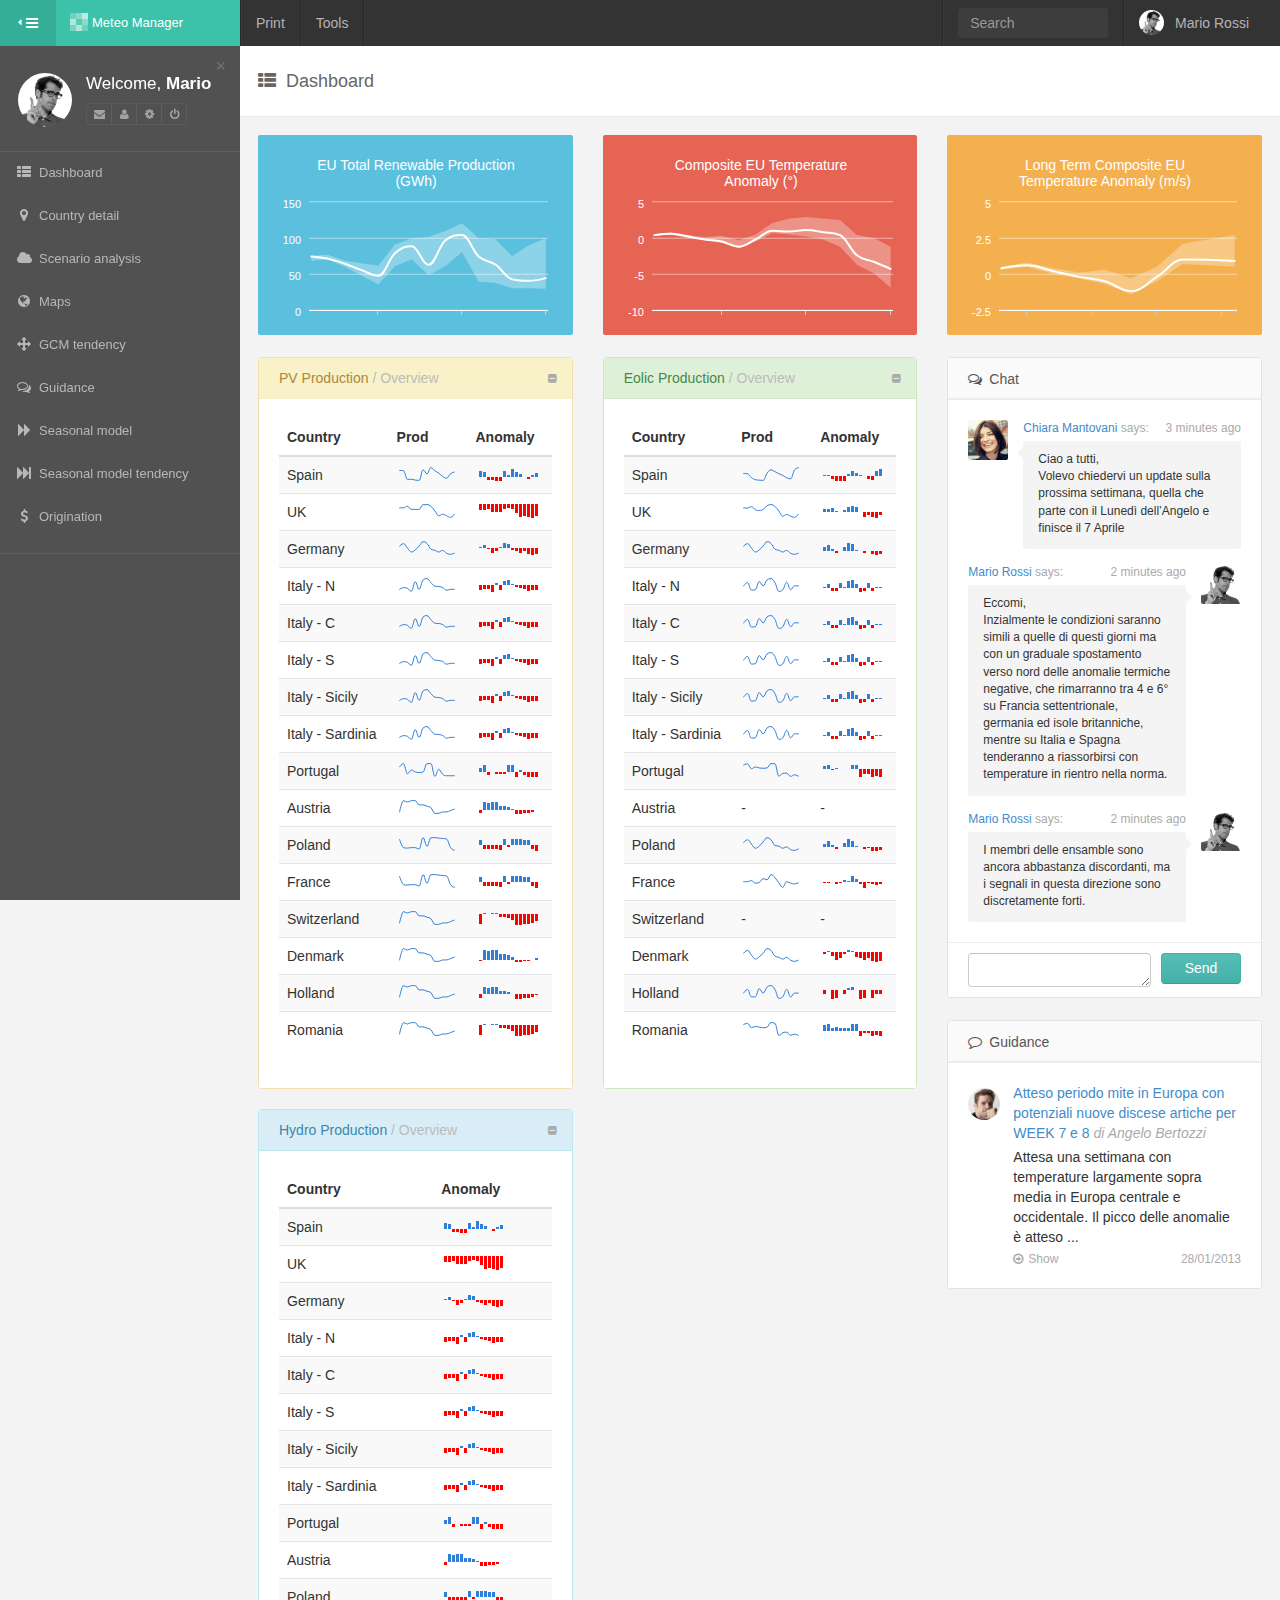
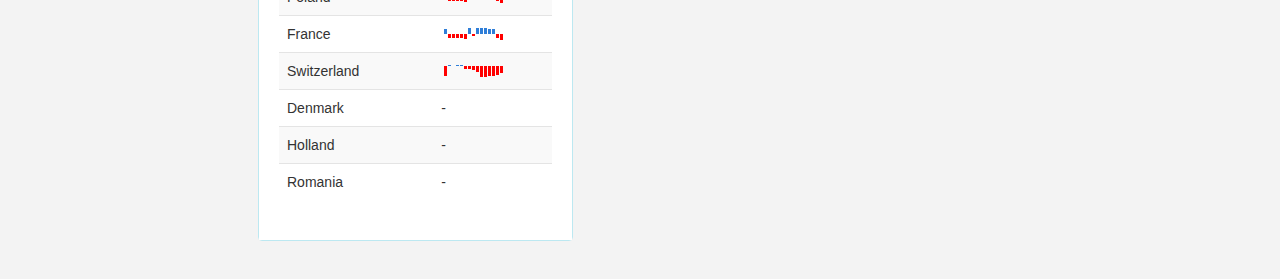
==== index.html @ 88e2c16f "Production abbreviation" ====
<!doctype html><!--[if lt IE 7]>
<html class="no-js lt-ie9 lt-ie8 lt-ie7"> <![endif]--><!--[if IE 7]>
<html class="no-js lt-ie9 lt-ie8"> <![endif]--><!--[if IE 8]>
<html class="no-js lt-ie9"> <![endif]--><!--[if gt IE 8]><!--><html class="no-js"><!--<![endif]--><head><meta charset="utf-8"><meta http-equiv="X-UA-Compatible" content="IE=edge,chrome=1"><title>Meteo Manager Beta</title><meta name="description" content=""><meta name="viewport" content="width=device-width, initial-scale=1.0, user-scalable=no, minimum-scale=1.0, maximum-scale=1.0"><!-- Place favicon.ico and apple-touch-icon.png in the root directory --><link rel="stylesheet" href="styles/012fe0b4.vendor.css"><link rel="stylesheet" href="styles/df121579.main.css"><!-- Open Sans font from Google CDN --><link href="http://fonts.googleapis.com/css?family=Open+Sans:300italic,400italic,600italic,700italic,400,600,700,300&subset=latin" rel="stylesheet" type="text/css"><!-- 1. $BODY ======================================================================================

	Body

	Classes:
	* 'theme-{THEME NAME}'
	* 'right-to-left'      - Sets text direction to right-to-left
	* 'main-menu-right'    - Places the main menu on the right side
	* 'no-main-menu'       - Hides the main menu
	* 'main-navbar-fixed'  - Fixes the main navigation
	* 'main-menu-fixed'    - Fixes the main menu
	* 'main-menu-animated' - Animate main menu
--><body class="theme-asphalt main-menu-animated" ng-app="meteomanagerApp"><!--[if lt IE 7]>
<p class="browsehappy">You are using an <strong>outdated</strong> browser. Please <a href="http://browsehappy.com/">upgrade
    your browser</a> to improve your experience.</p>
<![endif]--><div id="main-wrapper"><!-- 2. $MAIN_NAVIGATION ===========================================================================

	Main navigation
--><div id="main-navbar" class="navbar navbar-inverse" role="navigation"><!-- Main menu toggle --><button type="button" id="main-menu-toggle"><i class="navbar-icon fa fa-bars icon"></i><span class="hide-menu-text">HIDE MENU</span></button><div class="navbar-inner"><!-- Main navbar header --><div class="navbar-header"><!-- Logo --><a href="index.html" class="navbar-brand"><div><img alt="Pixel Admin" src="assets/images/pixel-admin/main-navbar-logo.png"></div>Meteo Manager</a> <!-- Main navbar toggle --> <button type="button" class="navbar-toggle collapsed" data-toggle="collapse" data-target="#main-navbar-collapse"><i class="navbar-icon fa fa-bars"></i></button></div><!-- / .navbar-header --><div id="main-navbar-collapse" class="collapse navbar-collapse main-navbar-collapse"><div><ul class="nav navbar-nav"><li><a href="#">Print</a></li><li class="dropdown"><a href="#" class="dropdown-toggle">Tools</a><ul class="dropdown-menu"><li><a href="#">Export as PDF</a></li><li><a href="#">Export as PNG</a></li><li class="divider"></li><li><a href="#">About</a></li></ul></li></ul><!-- / .navbar-nav --><div class="right clearfix"><ul class="nav navbar-nav pull-right right-navbar-nav"><!-- 3. $NAVBAR_ICON_BUTTONS =======================================================================

                        Navbar Icon Buttons

                        NOTE: .nav-icon-btn triggers a dropdown menu on desktop screens only. On small screens .nav-icon-btn acts like a hyperlink.

                        Classes:
                        * 'nav-icon-btn-info'
                        * 'nav-icon-btn-success'
                        * 'nav-icon-btn-warning'
                        * 'nav-icon-btn-danger'
--><!-- /3. $END_NAVBAR_ICON_BUTTONS --><li><form class="navbar-form pull-left"><input type="text" class="form-control" placeholder="Search"></form></li><li class="dropdown"><a href="#" class="dropdown-toggle user-menu"><img src="assets/demo/avatars/1.jpg" alt=""> <span>Mario Rossi</span></a><ul class="dropdown-menu"><li><a href="#"><span class="label label-warning pull-right">New</span>Profile</a></li><li><a href="#"><span class="badge badge-primary pull-right">New</span>Account</a></li><li><a href="#"><i class="dropdown-icon fa fa-cog"></i>&nbsp;&nbsp;Settings</a></li><li class="divider"></li><li><a href="#"><i class="dropdown-icon fa fa-power-off"></i>&nbsp;&nbsp;Log Out</a></li></ul></li></ul><!-- / .navbar-nav --></div><!-- / .right --></div></div><!-- / #main-navbar-collapse --></div><!-- / .navbar-inner --></div><!-- / #main-navbar --><!-- 4. $MAIN_MENU =================================================================================

		Main menu

		Notes:
		* to make the menu item active, add a class 'active' to the <li>
		  example: <li class="active">...</li>
		* multilevel submenu example:
			<li class="mm-dropdown">
			  <a href="#"><span class="mm-text">Submenu item text 1</span></a>
			  <ul>
				<li>...</li>
				<li class="mm-dropdown">
				  <a href="#"><span class="mm-text">Submenu item text 2</span></a>
				  <ul>
					<li>...</li>
					...
				  </ul>
				</li>
				...
			  </ul>
			</li>
--><div id="main-menu" role="navigation"><div id="main-menu-inner"><div class="menu-content top" id="menu-content-demo"><!-- Menu custom content demo
                 CSS:        styles/pixel-admin-less/demo.less or styles/pixel-admin-scss/_demo.scss
                 Javascript: html/assets/demo/demo.js
             --><div><div class="text-bg"><span class="text-slim">Welcome,</span> <span class="text-semibold">Mario</span></div><img src="assets/demo/avatars/1.jpg" alt="" class=""><div class="btn-group"><a href="#" class="btn btn-xs btn-primary btn-outline dark"><i class="fa fa-envelope"></i></a> <a href="#" class="btn btn-xs btn-primary btn-outline dark"><i class="fa fa-user"></i></a> <a href="#" class="btn btn-xs btn-primary btn-outline dark"><i class="fa fa-cog"></i></a> <a href="#" class="btn btn-xs btn-danger btn-outline dark"><i class="fa fa-power-off"></i></a></div><a href="#" class="close">&times;</a></div></div><ul class="navigation"><li class="active"><a href="/.DS_Store"><i class="menu-icon fa fa-th-list"></i><span class="mm-text">Dashboard</span></a></li><li><a href="#"><i class="menu-icon fa fa-map-marker"></i><span class="mm-text">Country detail</span></a></li><li><a href="#"><i class="menu-icon fa fa-cloud"></i><span class="mm-text">Scenario analysis</span></a></li><li><a href="#"><i class="menu-icon fa fa-globe"></i><span class="mm-text">Maps</span></a></li><li><a href="#"><i class="menu-icon fa fa-arrows"></i><span class="mm-text">GCM tendency</span></a></li><li><a href="#"><i class="menu-icon fa fa-comments-o"></i><span class="mm-text">Guidance</span></a></li><li><a href="#"><i class="menu-icon fa fa-forward"></i><span class="mm-text">Seasonal model</span></a></li><li><a href="#"><i class="menu-icon fa fa-fast-forward"></i><span class="mm-text">Seasonal model tendency</span></a></li><li><a href="#"><i class="menu-icon fa fa-dollar"></i><span class="mm-text">Origination</span></a></li></ul><!-- / .navigation --><div class="menu-content"></div></div><!-- / #main-menu-inner --></div><!-- / #main-menu --><!--ng-include ng-controller="MainmenuCtrl" src="'/views/partial/main_menu.html'" onload="pixelAdminInit()"></ng-include--><div id="content-wrapper" ng-view=""></div><div id="main-menu-bg"></div></div><!-- Google Analytics --><script>(function (i, s, o, g, r, a, m) {
        i['GoogleAnalyticsObject'] = r;
        i[r] = i[r] || function () {
            (i[r].q = i[r].q || []).push(arguments)
        }, i[r].l = 1 * new Date();
        a = s.createElement(o),
                m = s.getElementsByTagName(o)[0];
        a.async = 1;
        a.src = g;
        m.parentNode.insertBefore(a, m)
    })(window, document, 'script', '//www.google-analytics.com/analytics.js', 'ga');

    ga('create', 'UA-XXXXX-X');
    ga('send', 'pageview');</script><!--[if lt IE 9]>
<script src="bower_components/es5-shim/es5-shim.js"></script>
<script src="bower_components/json3/lib/json3.min.js"></script>
<![endif]--><script src="scripts/8f2bbe5a.vendor.js"></script><script src="scripts/2db8c8fc.scripts.js"></script>
---- styles/012fe0b4.vendor.css ----
@charset "UTF-8";/*!
Animate.css - http://daneden.me/animate
Licensed under the MIT license

Copyright (c) 2013 Daniel Eden

Permission is hereby granted, free of charge, to any person obtaining a copy of this software and associated documentation files (the "Software"), to deal in the Software without restriction, including without limitation the rights to use, copy, modify, merge, publish, distribute, sublicense, and/or sell copies of the Software, and to permit persons to whom the Software is furnished to do so, subject to the following conditions:

The above copyright notice and this permission notice shall be included in all copies or substantial portions of the Software.

THE SOFTWARE IS PROVIDED "AS IS", WITHOUT WARRANTY OF ANY KIND, EXPRESS OR IMPLIED, INCLUDING BUT NOT LIMITED TO THE WARRANTIES OF MERCHANTABILITY, FITNESS FOR A PARTICULAR PURPOSE AND NONINFRINGEMENT. IN NO EVENT SHALL THE AUTHORS OR COPYRIGHT HOLDERS BE LIABLE FOR ANY CLAIM, DAMAGES OR OTHER LIABILITY, WHETHER IN AN ACTION OF CONTRACT, TORT OR OTHERWISE, ARISING FROM, OUT OF OR IN CONNECTION WITH THE SOFTWARE OR THE USE OR OTHER DEALINGS IN THE SOFTWARE.
*/.animated{-webkit-animation-duration:1s;animation-duration:1s;-webkit-animation-fill-mode:both;animation-fill-mode:both}.animated.infinite{-webkit-animation-iteration-count:infinite;animation-iteration-count:infinite}.animated.hinge{-webkit-animation-duration:2s;animation-duration:2s}@-webkit-keyframes bounce{0%,100%,20%,50%,80%{-webkit-transform:translateY(0);transform:translateY(0)}40%{-webkit-transform:translateY(-30px);transform:translateY(-30px)}60%{-webkit-transform:translateY(-15px);transform:translateY(-15px)}}@keyframes bounce{0%,100%,20%,50%,80%{-webkit-transform:translateY(0);-ms-transform:translateY(0);transform:translateY(0)}40%{-webkit-transform:translateY(-30px);-ms-transform:translateY(-30px);transform:translateY(-30px)}60%{-webkit-transform:translateY(-15px);-ms-transform:translateY(-15px);transform:translateY(-15px)}}.bounce{-webkit-animation-name:bounce;animation-name:bounce}@-webkit-keyframes flash{0%,100%,50%{opacity:1}25%,75%{opacity:0}}@keyframes flash{0%,100%,50%{opacity:1}25%,75%{opacity:0}}.flash{-webkit-animation-name:flash;animation-name:flash}@-webkit-keyframes pulse{0%{-webkit-transform:scale(1);transform:scale(1)}50%{-webkit-transform:scale(1.1);transform:scale(1.1)}100%{-webkit-transform:scale(1);transform:scale(1)}}@keyframes pulse{0%{-webkit-transform:scale(1);-ms-transform:scale(1);transform:scale(1)}50%{-webkit-transform:scale(1.1);-ms-transform:scale(1.1);transform:scale(1.1)}100%{-webkit-transform:scale(1);-ms-transform:scale(1);transform:scale(1)}}.pulse{-webkit-animation-name:pulse;animation-name:pulse}@-webkit-keyframes rubberBand{0%{-webkit-transform:scale(1);transform:scale(1)}30%{-webkit-transform:scaleX(1.25) scaleY(0.75);transform:scaleX(1.25) scaleY(0.75)}40%{-webkit-transform:scaleX(0.75) scaleY(1.25);transform:scaleX(0.75) scaleY(1.25)}60%{-webkit-transform:scaleX(1.15) scaleY(0.85);transform:scaleX(1.15) scaleY(0.85)}100%{-webkit-transform:scale(1);transform:scale(1)}}@keyframes rubberBand{0%{-webkit-transform:scale(1);-ms-transform:scale(1);transform:scale(1)}30%{-webkit-transform:scaleX(1.25) scaleY(0.75);-ms-transform:scaleX(1.25) scaleY(0.75);transform:scaleX(1.25) scaleY(0.75)}40%{-webkit-transform:scaleX(0.75) scaleY(1.25);-ms-transform:scaleX(0.75) scaleY(1.25);transform:scaleX(0.75) scaleY(1.25)}60%{-webkit-transform:scaleX(1.15) scaleY(0.85);-ms-transform:scaleX(1.15) scaleY(0.85);transform:scaleX(1.15) scaleY(0.85)}100%{-webkit-transform:scale(1);-ms-transform:scale(1);transform:scale(1)}}.rubberBand{-webkit-animation-name:rubberBand;animation-name:rubberBand}@-webkit-keyframes shake{0%,100%{-webkit-transform:translateX(0);transform:translateX(0)}10%,30%,50%,70%,90%{-webkit-transform:translateX(-10px);transform:translateX(-10px)}20%,40%,60%,80%{-webkit-transform:translateX(10px);transform:translateX(10px)}}@keyframes shake{0%,100%{-webkit-transform:translateX(0);-ms-transform:translateX(0);transform:translateX(0)}10%,30%,50%,70%,90%{-webkit-transform:translateX(-10px);-ms-transform:translateX(-10px);transform:translateX(-10px)}20%,40%,60%,80%{-webkit-transform:translateX(10px);-ms-transform:translateX(10px);transform:translateX(10px)}}.shake{-webkit-animation-name:shake;animation-name:shake}@-webkit-keyframes swing{20%{-webkit-transform:rotate(15deg);transform:rotate(15deg)}40%{-webkit-transform:rotate(-10deg);transform:rotate(-10deg)}60%{-webkit-transform:rotate(5deg);transform:rotate(5deg)}80%{-webkit-transform:rotate(-5deg);transform:rotate(-5deg)}100%{-webkit-transform:rotate(0deg);transform:rotate(0deg)}}@keyframes swing{20%{-webkit-transform:rotate(15deg);-ms-transform:rotate(15deg);transform:rotate(15deg)}40%{-webkit-transform:rotate(-10deg);-ms-transform:rotate(-10deg);transform:rotate(-10deg)}60%{-webkit-transform:rotate(5deg);-ms-transform:rotate(5deg);transform:rotate(5deg)}80%{-webkit-transform:rotate(-5deg);-ms-transform:rotate(-5deg);transform:rotate(-5deg)}100%{-webkit-transform:rotate(0deg);-ms-transform:rotate(0deg);transform:rotate(0deg)}}.swing{-webkit-transform-origin:top center;-ms-transform-origin:top center;transform-origin:top center;-webkit-animation-name:swing;animation-name:swing}@-webkit-keyframes tada{0%{-webkit-transform:scale(1);transform:scale(1)}10%,20%{-webkit-transform:scale(0.9) rotate(-3deg);transform:scale(0.9) rotate(-3deg)}30%,50%,70%,90%{-webkit-transform:scale(1.1) rotate(3deg);transform:scale(1.1) rotate(3deg)}40%,60%,80%{-webkit-transform:scale(1.1) rotate(-3deg);transform:scale(1.1) rotate(-3deg)}100%{-webkit-transform:scale(1) rotate(0);transform:scale(1) rotate(0)}}@keyframes tada{0%{-webkit-transform:scale(1);-ms-transform:scale(1);transform:scale(1)}10%,20%{-webkit-transform:scale(0.9) rotate(-3deg);-ms-transform:scale(0.9) rotate(-3deg);transform:scale(0.9) rotate(-3deg)}30%,50%,70%,90%{-webkit-transform:scale(1.1) rotate(3deg);-ms-transform:scale(1.1) rotate(3deg);transform:scale(1.1) rotate(3deg)}40%,60%,80%{-webkit-transform:scale(1.1) rotate(-3deg);-ms-transform:scale(1.1) rotate(-3deg);transform:scale(1.1) rotate(-3deg)}100%{-webkit-transform:scale(1) rotate(0);-ms-transform:scale(1) rotate(0);transform:scale(1) rotate(0)}}.tada{-webkit-animation-name:tada;animation-name:tada}@-webkit-keyframes wobble{0%{-webkit-transform:translateX(0%);transform:translateX(0%)}15%{-webkit-transform:translateX(-25%) rotate(-5deg);transform:translateX(-25%) rotate(-5deg)}30%{-webkit-transform:translateX(20%) rotate(3deg);transform:translateX(20%) rotate(3deg)}45%{-webkit-transform:translateX(-15%) rotate(-3deg);transform:translateX(-15%) rotate(-3deg)}60%{-webkit-transform:translateX(10%) rotate(2deg);transform:translateX(10%) rotate(2deg)}75%{-webkit-transform:translateX(-5%) rotate(-1deg);transform:translateX(-5%) rotate(-1deg)}100%{-webkit-transform:translateX(0%);transform:translateX(0%)}}@keyframes wobble{0%{-webkit-transform:translateX(0%);-ms-transform:translateX(0%);transform:translateX(0%)}15%{-webkit-transform:translateX(-25%) rotate(-5deg);-ms-transform:translateX(-25%) rotate(-5deg);transform:translateX(-25%) rotate(-5deg)}30%{-webkit-transform:translateX(20%) rotate(3deg);-ms-transform:translateX(20%) rotate(3deg);transform:translateX(20%) rotate(3deg)}45%{-webkit-transform:translateX(-15%) rotate(-3deg);-ms-transform:translateX(-15%) rotate(-3deg);transform:translateX(-15%) rotate(-3deg)}60%{-webkit-transform:translateX(10%) rotate(2deg);-ms-transform:translateX(10%) rotate(2deg);transform:translateX(10%) rotate(2deg)}75%{-webkit-transform:translateX(-5%) rotate(-1deg);-ms-transform:translateX(-5%) rotate(-1deg);transform:translateX(-5%) rotate(-1deg)}100%{-webkit-transform:translateX(0%);-ms-transform:translateX(0%);transform:translateX(0%)}}.wobble{-webkit-animation-name:wobble;animation-name:wobble}@-webkit-keyframes bounceIn{0%{opacity:0;-webkit-transform:scale(.3);transform:scale(.3)}50%{opacity:1;-webkit-transform:scale(1.05);transform:scale(1.05)}70%{-webkit-transform:scale(.9);transform:scale(.9)}100%{opacity:1;-webkit-transform:scale(1);transform:scale(1)}}@keyframes bounceIn{0%{opacity:0;-webkit-transform:scale(.3);-ms-transform:scale(.3);transform:scale(.3)}50%{opacity:1;-webkit-transform:scale(1.05);-ms-transform:scale(1.05);transform:scale(1.05)}70%{-webkit-transform:scale(.9);-ms-transform:scale(.9);transform:scale(.9)}100%{opacity:1;-webkit-transform:scale(1);-ms-transform:scale(1);transform:scale(1)}}.bounceIn{-webkit-animation-name:bounceIn;animation-name:bounceIn}@-webkit-keyframes bounceInDown{0%{opacity:0;-webkit-transform:translateY(-2000px);transform:translateY(-2000px)}60%{opacity:1;-webkit-transform:translateY(30px);transform:translateY(30px)}80%{-webkit-transform:translateY(-10px);transform:translateY(-10px)}100%{-webkit-transform:translateY(0);transform:translateY(0)}}@keyframes bounceInDown{0%{opacity:0;-webkit-transform:translateY(-2000px);-ms-transform:translateY(-2000px);transform:translateY(-2000px)}60%{opacity:1;-webkit-transform:translateY(30px);-ms-transform:translateY(30px);transform:translateY(30px)}80%{-webkit-transform:translateY(-10px);-ms-transform:translateY(-10px);transform:translateY(-10px)}100%{-webkit-transform:translateY(0);-ms-transform:translateY(0);transform:translateY(0)}}.bounceInDown{-webkit-animation-name:bounceInDown;animation-name:bounceInDown}@-webkit-keyframes bounceInLeft{0%{opacity:0;-webkit-transform:translateX(-2000px);transform:translateX(-2000px)}60%{opacity:1;-webkit-transform:translateX(30px);transform:translateX(30px)}80%{-webkit-transform:translateX(-10px);transform:translateX(-10px)}100%{-webkit-transform:translateX(0);transform:translateX(0)}}@keyframes bounceInLeft{0%{opacity:0;-webkit-transform:translateX(-2000px);-ms-transform:translateX(-2000px);transform:translateX(-2000px)}60%{opacity:1;-webkit-transform:translateX(30px);-ms-transform:translateX(30px);transform:translateX(30px)}80%{-webkit-transform:translateX(-10px);-ms-transform:translateX(-10px);transform:translateX(-10px)}100%{-webkit-transform:translateX(0);-ms-transform:translateX(0);transform:translateX(0)}}.bounceInLeft{-webkit-animation-name:bounceInLeft;animation-name:bounceInLeft}@-webkit-keyframes bounceInRight{0%{opacity:0;-webkit-transform:translateX(2000px);transform:translateX(2000px)}60%{opacity:1;-webkit-transform:translateX(-30px);transform:translateX(-30px)}80%{-webkit-transform:translateX(10px);transform:translateX(10px)}100%{-webkit-transform:translateX(0);transform:translateX(0)}}@keyframes bounceInRight{0%{opacity:0;-webkit-transform:translateX(2000px);-ms-transform:translateX(2000px);transform:translateX(2000px)}60%{opacity:1;-webkit-transform:translateX(-30px);-ms-transform:translateX(-30px);transform:translateX(-30px)}80%{-webkit-transform:translateX(10px);-ms-transform:translateX(10px);transform:translateX(10px)}100%{-webkit-transform:translateX(0);-ms-transform:translateX(0);transform:translateX(0)}}.bounceInRight{-webkit-animation-name:bounceInRight;animation-name:bounceInRight}@-webkit-keyframes bounceInUp{0%{opacity:0;-webkit-transform:translateY(2000px);transform:translateY(2000px)}60%{opacity:1;-webkit-transform:translateY(-30px);transform:translateY(-30px)}80%{-webkit-transform:translateY(10px);transform:translateY(10px)}100%{-webkit-transform:translateY(0);transform:translateY(0)}}@keyframes bounceInUp{0%{opacity:0;-webkit-transform:translateY(2000px);-ms-transform:translateY(2000px);transform:translateY(2000px)}60%{opacity:1;-webkit-transform:translateY(-30px);-ms-transform:translateY(-30px);transform:translateY(-30px)}80%{-webkit-transform:translateY(10px);-ms-transform:translateY(10px);transform:translateY(10px)}100%{-webkit-transform:translateY(0);-ms-transform:translateY(0);transform:translateY(0)}}.bounceInUp{-webkit-animation-name:bounceInUp;animation-name:bounceInUp}@-webkit-keyframes bounceOut{0%{-webkit-transform:scale(1);transform:scale(1)}25%{-webkit-transform:scale(.95);transform:scale(.95)}50%{opacity:1;-webkit-transform:scale(1.1);transform:scale(1.1)}100%{opacity:0;-webkit-transform:scale(.3);transform:scale(.3)}}@keyframes bounceOut{0%{-webkit-transform:scale(1);-ms-transform:scale(1);transform:scale(1)}25%{-webkit-transform:scale(.95);-ms-transform:scale(.95);transform:scale(.95)}50%{opacity:1;-webkit-transform:scale(1.1);-ms-transform:scale(1.1);transform:scale(1.1)}100%{opacity:0;-webkit-transform:scale(.3);-ms-transform:scale(.3);transform:scale(.3)}}.bounceOut{-webkit-animation-name:bounceOut;animation-name:bounceOut}@-webkit-keyframes bounceOutDown{0%{-webkit-transform:translateY(0);transform:translateY(0)}20%{opacity:1;-webkit-transform:translateY(-20px);transform:translateY(-20px)}100%{opacity:0;-webkit-transform:translateY(2000px);transform:translateY(2000px)}}@keyframes bounceOutDown{0%{-webkit-transform:translateY(0);-ms-transform:translateY(0);transform:translateY(0)}20%{opacity:1;-webkit-transform:translateY(-20px);-ms-transform:translateY(-20px);transform:translateY(-20px)}100%{opacity:0;-webkit-transform:translateY(2000px);-ms-transform:translateY(2000px);transform:translateY(2000px)}}.bounceOutDown{-webkit-animation-name:bounceOutDown;animation-name:bounceOutDown}@-webkit-keyframes bounceOutLeft{0%{-webkit-transform:translateX(0);transform:translateX(0)}20%{opacity:1;-webkit-transform:translateX(20px);transform:translateX(20px)}100%{opacity:0;-webkit-transform:translateX(-2000px);transform:translateX(-2000px)}}@keyframes bounceOutLeft{0%{-webkit-transform:translateX(0);-ms-transform:translateX(0);transform:translateX(0)}20%{opacity:1;-webkit-transform:translateX(20px);-ms-transform:translateX(20px);transform:translateX(20px)}100%{opacity:0;-webkit-transform:translateX(-2000px);-ms-transform:translateX(-2000px);transform:translateX(-2000px)}}.bounceOutLeft{-webkit-animation-name:bounceOutLeft;animation-name:bounceOutLeft}@-webkit-keyframes bounceOutRight{0%{-webkit-transform:translateX(0);transform:translateX(0)}20%{opacity:1;-webkit-transform:translateX(-20px);transform:translateX(-20px)}100%{opacity:0;-webkit-transform:translateX(2000px);transform:translateX(2000px)}}@keyframes bounceOutRight{0%{-webkit-transform:translateX(0);-ms-transform:translateX(0);transform:translateX(0)}20%{opacity:1;-webkit-transform:translateX(-20px);-ms-transform:translateX(-20px);transform:translateX(-20px)}100%{opacity:0;-webkit-transform:translateX(2000px);-ms-transform:translateX(2000px);transform:translateX(2000px)}}.bounceOutRight{-webkit-animation-name:bounceOutRight;animation-name:bounceOutRight}@-webkit-keyframes bounceOutUp{0%{-webkit-transform:translateY(0);transform:translateY(0)}20%{opacity:1;-webkit-transform:translateY(20px);transform:translateY(20px)}100%{opacity:0;-webkit-transform:translateY(-2000px);transform:translateY(-2000px)}}@keyframes bounceOutUp{0%{-webkit-transform:translateY(0);-ms-transform:translateY(0);transform:translateY(0)}20%{opacity:1;-webkit-transform:translateY(20px);-ms-transform:translateY(20px);transform:translateY(20px)}100%{opacity:0;-webkit-transform:translateY(-2000px);-ms-transform:translateY(-2000px);transform:translateY(-2000px)}}.bounceOutUp{-webkit-animation-name:bounceOutUp;animation-name:bounceOutUp}@-webkit-keyframes fadeIn{0%{opacity:0}100%{opacity:1}}@keyframes fadeIn{0%{opacity:0}100%{opacity:1}}.fadeIn{-webkit-animation-name:fadeIn;animation-name:fadeIn}@-webkit-keyframes fadeInDown{0%{opacity:0;-webkit-transform:translateY(-20px);transform:translateY(-20px)}100%{opacity:1;-webkit-transform:translateY(0);transform:translateY(0)}}@keyframes fadeInDown{0%{opacity:0;-webkit-transform:translateY(-20px);-ms-transform:translateY(-20px);transform:translateY(-20px)}100%{opacity:1;-webkit-transform:translateY(0);-ms-transform:translateY(0);transform:translateY(0)}}.fadeInDown{-webkit-animation-name:fadeInDown;animation-name:fadeInDown}@-webkit-keyframes fadeInDownBig{0%{opacity:0;-webkit-transform:translateY(-2000px);transform:translateY(-2000px)}100%{opacity:1;-webkit-transform:translateY(0);transform:translateY(0)}}@keyframes fadeInDownBig{0%{opacity:0;-webkit-transform:translateY(-2000px);-ms-transform:translateY(-2000px);transform:translateY(-2000px)}100%{opacity:1;-webkit-transform:translateY(0);-ms-transform:translateY(0);transform:translateY(0)}}.fadeInDownBig{-webkit-animation-name:fadeInDownBig;animation-name:fadeInDownBig}@-webkit-keyframes fadeInLeft{0%{opacity:0;-webkit-transform:translateX(-20px);transform:translateX(-20px)}100%{opacity:1;-webkit-transform:translateX(0);transform:translateX(0)}}@keyframes fadeInLeft{0%{opacity:0;-webkit-transform:translateX(-20px);-ms-transform:translateX(-20px);transform:translateX(-20px)}100%{opacity:1;-webkit-transform:translateX(0);-ms-transform:translateX(0);transform:translateX(0)}}.fadeInLeft{-webkit-animation-name:fadeInLeft;animation-name:fadeInLeft}@-webkit-keyframes fadeInLeftBig{0%{opacity:0;-webkit-transform:translateX(-2000px);transform:translateX(-2000px)}100%{opacity:1;-webkit-transform:translateX(0);transform:translateX(0)}}@keyframes fadeInLeftBig{0%{opacity:0;-webkit-transform:translateX(-2000px);-ms-transform:translateX(-2000px);transform:translateX(-2000px)}100%{opacity:1;-webkit-transform:translateX(0);-ms-transform:translateX(0);transform:translateX(0)}}.fadeInLeftBig{-webkit-animation-name:fadeInLeftBig;animation-name:fadeInLeftBig}@-webkit-keyframes fadeInRight{0%{opacity:0;-webkit-transform:translateX(20px);transform:translateX(20px)}100%{opacity:1;-webkit-transform:translateX(0);transform:translateX(0)}}@keyframes fadeInRight{0%{opacity:0;-webkit-transform:translateX(20px);-ms-transform:translateX(20px);transform:translateX(20px)}100%{opacity:1;-webkit-transform:translateX(0);-ms-transform:translateX(0);transform:translateX(0)}}.fadeInRight{-webkit-animation-name:fadeInRight;animation-name:fadeInRight}@-webkit-keyframes fadeInRightBig{0%{opacity:0;-webkit-transform:translateX(2000px);transform:translateX(2000px)}100%{opacity:1;-webkit-transform:translateX(0);transform:translateX(0)}}@keyframes fadeInRightBig{0%{opacity:0;-webkit-transform:translateX(2000px);-ms-transform:translateX(2000px);transform:translateX(2000px)}100%{opacity:1;-webkit-transform:translateX(0);-ms-transform:translateX(0);transform:translateX(0)}}.fadeInRightBig{-webkit-animation-name:fadeInRightBig;animation-name:fadeInRightBig}@-webkit-keyframes fadeInUp{0%{opacity:0;-webkit-transform:translateY(20px);transform:translateY(20px)}100%{opacity:1;-webkit-transform:translateY(0);transform:translateY(0)}}@keyframes fadeInUp{0%{opacity:0;-webkit-transform:translateY(20px);-ms-transform:translateY(20px);transform:translateY(20px)}100%{opacity:1;-webkit-transform:translateY(0);-ms-transform:translateY(0);transform:translateY(0)}}.fadeInUp{-webkit-animation-name:fadeInUp;animation-name:fadeInUp}@-webkit-keyframes fadeInUpBig{0%{opacity:0;-webkit-transform:translateY(2000px);transform:translateY(2000px)}100%{opacity:1;-webkit-transform:translateY(0);transform:translateY(0)}}@keyframes fadeInUpBig{0%{opacity:0;-webkit-transform:translateY(2000px);-ms-transform:translateY(2000px);transform:translateY(2000px)}100%{opacity:1;-webkit-transform:translateY(0);-ms-transform:translateY(0);transform:translateY(0)}}.fadeInUpBig{-webkit-animation-name:fadeInUpBig;animation-name:fadeInUpBig}@-webkit-keyframes fadeOut{0%{opacity:1}100%{opacity:0}}@keyframes fadeOut{0%{opacity:1}100%{opacity:0}}.fadeOut{-webkit-animation-name:fadeOut;animation-name:fadeOut}@-webkit-keyframes fadeOutDown{0%{opacity:1;-webkit-transform:translateY(0);transform:translateY(0)}100%{opacity:0;-webkit-transform:translateY(20px);transform:translateY(20px)}}@keyframes fadeOutDown{0%{opacity:1;-webkit-transform:translateY(0);-ms-transform:translateY(0);transform:translateY(0)}100%{opacity:0;-webkit-transform:translateY(20px);-ms-transform:translateY(20px);transform:translateY(20px)}}.fadeOutDown{-webkit-animation-name:fadeOutDown;animation-name:fadeOutDown}@-webkit-keyframes fadeOutDownBig{0%{opacity:1;-webkit-transform:translateY(0);transform:translateY(0)}100%{opacity:0;-webkit-transform:translateY(2000px);transform:translateY(2000px)}}@keyframes fadeOutDownBig{0%{opacity:1;-webkit-transform:translateY(0);-ms-transform:translateY(0);transform:translateY(0)}100%{opacity:0;-webkit-transform:translateY(2000px);-ms-transform:translateY(2000px);transform:translateY(2000px)}}.fadeOutDownBig{-webkit-animation-name:fadeOutDownBig;animation-name:fadeOutDownBig}@-webkit-keyframes fadeOutLeft{0%{opacity:1;-webkit-transform:translateX(0);transform:translateX(0)}100%{opacity:0;-webkit-transform:translateX(-20px);transform:translateX(-20px)}}@keyframes fadeOutLeft{0%{opacity:1;-webkit-transform:translateX(0);-ms-transform:translateX(0);transform:translateX(0)}100%{opacity:0;-webkit-transform:translateX(-20px);-ms-transform:translateX(-20px);transform:translateX(-20px)}}.fadeOutLeft{-webkit-animation-name:fadeOutLeft;animation-name:fadeOutLeft}@-webkit-keyframes fadeOutLeftBig{0%{opacity:1;-webkit-transform:translateX(0);transform:translateX(0)}100%{opacity:0;-webkit-transform:translateX(-2000px);transform:translateX(-2000px)}}@keyframes fadeOutLeftBig{0%{opacity:1;-webkit-transform:translateX(0);-ms-transform:translateX(0);transform:translateX(0)}100%{opacity:0;-webkit-transform:translateX(-2000px);-ms-transform:translateX(-2000px);transform:translateX(-2000px)}}.fadeOutLeftBig{-webkit-animation-name:fadeOutLeftBig;animation-name:fadeOutLeftBig}@-webkit-keyframes fadeOutRight{0%{opacity:1;-webkit-transform:translateX(0);transform:translateX(0)}100%{opacity:0;-webkit-transform:translateX(20px);transform:translateX(20px)}}@keyframes fadeOutRight{0%{opacity:1;-webkit-transform:translateX(0);-ms-transform:translateX(0);transform:translateX(0)}100%{opacity:0;-webkit-transform:translateX(20px);-ms-transform:translateX(20px);transform:translateX(20px)}}.fadeOutRight{-webkit-animation-name:fadeOutRight;animation-name:fadeOutRight}@-webkit-keyframes fadeOutRightBig{0%{opacity:1;-webkit-transform:translateX(0);transform:translateX(0)}100%{opacity:0;-webkit-transform:translateX(2000px);transform:translateX(2000px)}}@keyframes fadeOutRightBig{0%{opacity:1;-webkit-transform:translateX(0);-ms-transform:translateX(0);transform:translateX(0)}100%{opacity:0;-webkit-transform:translateX(2000px);-ms-transform:translateX(2000px);transform:translateX(2000px)}}.fadeOutRightBig{-webkit-animation-name:fadeOutRightBig;animation-name:fadeOutRightBig}@-webkit-keyframes fadeOutUp{0%{opacity:1;-webkit-transform:translateY(0);transform:translateY(0)}100%{opacity:0;-webkit-transform:translateY(-20px);transform:translateY(-20px)}}@keyframes fadeOutUp{0%{opacity:1;-webkit-transform:translateY(0);-ms-transform:translateY(0);transform:translateY(0)}100%{opacity:0;-webkit-transform:translateY(-20px);-ms-transform:translateY(-20px);transform:translateY(-20px)}}.fadeOutUp{-webkit-animation-name:fadeOutUp;animation-name:fadeOutUp}@-webkit-keyframes fadeOutUpBig{0%{opacity:1;-webkit-transform:translateY(0);transform:translateY(0)}100%{opacity:0;-webkit-transform:translateY(-2000px);transform:translateY(-2000px)}}@keyframes fadeOutUpBig{0%{opacity:1;-webkit-transform:translateY(0);-ms-transform:translateY(0);transform:translateY(0)}100%{opacity:0;-webkit-transform:translateY(-2000px);-ms-transform:translateY(-2000px);transform:translateY(-2000px)}}.fadeOutUpBig{-webkit-animation-name:fadeOutUpBig;animation-name:fadeOutUpBig}@-webkit-keyframes flip{0%{-webkit-transform:perspective(400px) translateZ(0) rotateY(0) scale(1);transform:perspective(400px) translateZ(0) rotateY(0) scale(1);-webkit-animation-timing-function:ease-out;animation-timing-function:ease-out}40%{-webkit-transform:perspective(400px) translateZ(150px) rotateY(170deg) scale(1);transform:perspective(400px) translateZ(150px) rotateY(170deg) scale(1);-webkit-animation-timing-function:ease-out;animation-timing-function:ease-out}50%{-webkit-transform:perspective(400px) translateZ(150px) rotateY(190deg) scale(1);transform:perspective(400px) translateZ(150px) rotateY(190deg) scale(1);-webkit-animation-timing-function:ease-in;animation-timing-function:ease-in}80%{-webkit-transform:perspective(400px) translateZ(0) rotateY(360deg) scale(.95);transform:perspective(400px) translateZ(0) rotateY(360deg) scale(.95);-webkit-animation-timing-function:ease-in;animation-timing-function:ease-in}100%{-webkit-transform:perspective(400px) translateZ(0) rotateY(360deg) scale(1);transform:perspective(400px) translateZ(0) rotateY(360deg) scale(1);-webkit-animation-timing-function:ease-in;animation-timing-function:ease-in}}@keyframes flip{0%{-webkit-transform:perspective(400px) translateZ(0) rotateY(0) scale(1);-ms-transform:perspective(400px) translateZ(0) rotateY(0) scale(1);transform:perspective(400px) translateZ(0) rotateY(0) scale(1);-webkit-animation-timing-function:ease-out;animation-timing-function:ease-out}40%{-webkit-transform:perspective(400px) translateZ(150px) rotateY(170deg) scale(1);-ms-transform:perspective(400px) translateZ(150px) rotateY(170deg) scale(1);transform:perspective(400px) translateZ(150px) rotateY(170deg) scale(1);-webkit-animation-timing-function:ease-out;animation-timing-function:ease-out}50%{-webkit-transform:perspective(400px) translateZ(150px) rotateY(190deg) scale(1);-ms-transform:perspective(400px) translateZ(150px) rotateY(190deg) scale(1);transform:perspective(400px) translateZ(150px) rotateY(190deg) scale(1);-webkit-animation-timing-function:ease-in;animation-timing-function:ease-in}80%{-webkit-transform:perspective(400px) translateZ(0) rotateY(360deg) scale(.95);-ms-transform:perspective(400px) translateZ(0) rotateY(360deg) scale(.95);transform:perspective(400px) translateZ(0) rotateY(360deg) scale(.95);-webkit-animation-timing-function:ease-in;animation-timing-function:ease-in}100%{-webkit-transform:perspective(400px) translateZ(0) rotateY(360deg) scale(1);-ms-transform:perspective(400px) translateZ(0) rotateY(360deg) scale(1);transform:perspective(400px) translateZ(0) rotateY(360deg) scale(1);-webkit-animation-timing-function:ease-in;animation-timing-function:ease-in}}.animated.flip{-webkit-backface-visibility:visible;-ms-backface-visibility:visible;backface-visibility:visible;-webkit-animation-name:flip;animation-name:flip}@-webkit-keyframes flipInX{0%{-webkit-transform:perspective(400px) rotateX(90deg);transform:perspective(400px) rotateX(90deg);opacity:0}40%{-webkit-transform:perspective(400px) rotateX(-10deg);transform:perspective(400px) rotateX(-10deg)}70%{-webkit-transform:perspective(400px) rotateX(10deg);transform:perspective(400px) rotateX(10deg)}100%{-webkit-transform:perspective(400px) rotateX(0deg);transform:perspective(400px) rotateX(0deg);opacity:1}}@keyframes flipInX{0%{-webkit-transform:perspective(400px) rotateX(90deg);-ms-transform:perspective(400px) rotateX(90deg);transform:perspective(400px) rotateX(90deg);opacity:0}40%{-webkit-transform:perspective(400px) rotateX(-10deg);-ms-transform:perspective(400px) rotateX(-10deg);transform:perspective(400px) rotateX(-10deg)}70%{-webkit-transform:perspective(400px) rotateX(10deg);-ms-transform:perspective(400px) rotateX(10deg);transform:perspective(400px) rotateX(10deg)}100%{-webkit-transform:perspective(400px) rotateX(0deg);-ms-transform:perspective(400px) rotateX(0deg);transform:perspective(400px) rotateX(0deg);opacity:1}}.flipInX{-webkit-backface-visibility:visible!important;-ms-backface-visibility:visible!important;backface-visibility:visible!important;-webkit-animation-name:flipInX;animation-name:flipInX}@-webkit-keyframes flipInY{0%{-webkit-transform:perspective(400px) rotateY(90deg);transform:perspective(400px) rotateY(90deg);opacity:0}40%{-webkit-transform:perspective(400px) rotateY(-10deg);transform:perspective(400px) rotateY(-10deg)}70%{-webkit-transform:perspective(400px) rotateY(10deg);transform:perspective(400px) rotateY(10deg)}100%{-webkit-transform:perspective(400px) rotateY(0deg);transform:perspective(400px) rotateY(0deg);opacity:1}}@keyframes flipInY{0%{-webkit-transform:perspective(400px) rotateY(90deg);-ms-transform:perspective(400px) rotateY(90deg);transform:perspective(400px) rotateY(90deg);opacity:0}40%{-webkit-transform:perspective(400px) rotateY(-10deg);-ms-transform:perspective(400px) rotateY(-10deg);transform:perspective(400px) rotateY(-10deg)}70%{-webkit-transform:perspective(400px) rotateY(10deg);-ms-transform:perspective(400px) rotateY(10deg);transform:perspective(400px) rotateY(10deg)}100%{-webkit-transform:perspective(400px) rotateY(0deg);-ms-transform:perspective(400px) rotateY(0deg);transform:perspective(400px) rotateY(0deg);opacity:1}}.flipInY{-webkit-backface-visibility:visible!important;-ms-backface-visibility:visible!important;backface-visibility:visible!important;-webkit-animation-name:flipInY;animation-name:flipInY}@-webkit-keyframes flipOutX{0%{-webkit-transform:perspective(400px) rotateX(0deg);transform:perspective(400px) rotateX(0deg);opacity:1}100%{-webkit-transform:perspective(400px) rotateX(90deg);transform:perspective(400px) rotateX(90deg);opacity:0}}@keyframes flipOutX{0%{-webkit-transform:perspective(400px) rotateX(0deg);-ms-transform:perspective(400px) rotateX(0deg);transform:perspective(400px) rotateX(0deg);opacity:1}100%{-webkit-transform:perspective(400px) rotateX(90deg);-ms-transform:perspective(400px) rotateX(90deg);transform:perspective(400px) rotateX(90deg);opacity:0}}.flipOutX{-webkit-animation-name:flipOutX;animation-name:flipOutX;-webkit-backface-visibility:visible!important;-ms-backface-visibility:visible!important;backface-visibility:visible!important}@-webkit-keyframes flipOutY{0%{-webkit-transform:perspective(400px) rotateY(0deg);transform:perspective(400px) rotateY(0deg);opacity:1}100%{-webkit-transform:perspective(400px) rotateY(90deg);transform:perspective(400px) rotateY(90deg);opacity:0}}@keyframes flipOutY{0%{-webkit-transform:perspective(400px) rotateY(0deg);-ms-transform:perspective(400px) rotateY(0deg);transform:perspective(400px) rotateY(0deg);opacity:1}100%{-webkit-transform:perspective(400px) rotateY(90deg);-ms-transform:perspective(400px) rotateY(90deg);transform:perspective(400px) rotateY(90deg);opacity:0}}.flipOutY{-webkit-backface-visibility:visible!important;-ms-backface-visibility:visible!important;backface-visibility:visible!important;-webkit-animation-name:flipOutY;animation-name:flipOutY}@-webkit-keyframes lightSpeedIn{0%{-webkit-transform:translateX(100%) skewX(-30deg);transform:translateX(100%) skewX(-30deg);opacity:0}60%{-webkit-transform:translateX(-20%) skewX(30deg);transform:translateX(-20%) skewX(30deg);opacity:1}80%{-webkit-transform:translateX(0%) skewX(-15deg);transform:translateX(0%) skewX(-15deg);opacity:1}100%{-webkit-transform:translateX(0%) skewX(0deg);transform:translateX(0%) skewX(0deg);opacity:1}}@keyframes lightSpeedIn{0%{-webkit-transform:translateX(100%) skewX(-30deg);-ms-transform:translateX(100%) skewX(-30deg);transform:translateX(100%) skewX(-30deg);opacity:0}60%{-webkit-transform:translateX(-20%) skewX(30deg);-ms-transform:translateX(-20%) skewX(30deg);transform:translateX(-20%) skewX(30deg);opacity:1}80%{-webkit-transform:translateX(0%) skewX(-15deg);-ms-transform:translateX(0%) skewX(-15deg);transform:translateX(0%) skewX(-15deg);opacity:1}100%{-webkit-transform:translateX(0%) skewX(0deg);-ms-transform:translateX(0%) skewX(0deg);transform:translateX(0%) skewX(0deg);opacity:1}}.lightSpeedIn{-webkit-animation-name:lightSpeedIn;animation-name:lightSpeedIn;-webkit-animation-timing-function:ease-out;animation-timing-function:ease-out}@-webkit-keyframes lightSpeedOut{0%{-webkit-transform:translateX(0%) skewX(0deg);transform:translateX(0%) skewX(0deg);opacity:1}100%{-webkit-transform:translateX(100%) skewX(-30deg);transform:translateX(100%) skewX(-30deg);opacity:0}}@keyframes lightSpeedOut{0%{-webkit-transform:translateX(0%) skewX(0deg);-ms-transform:translateX(0%) skewX(0deg);transform:translateX(0%) skewX(0deg);opacity:1}100%{-webkit-transform:translateX(100%) skewX(-30deg);-ms-transform:translateX(100%) skewX(-30deg);transform:translateX(100%) skewX(-30deg);opacity:0}}.lightSpeedOut{-webkit-animation-name:lightSpeedOut;animation-name:lightSpeedOut;-webkit-animation-timing-function:ease-in;animation-timing-function:ease-in}@-webkit-keyframes rotateIn{0%{-webkit-transform-origin:center center;transform-origin:center center;-webkit-transform:rotate(-200deg);transform:rotate(-200deg);opacity:0}100%{-webkit-transform-origin:center center;transform-origin:center center;-webkit-transform:rotate(0);transform:rotate(0);opacity:1}}@keyframes rotateIn{0%{-webkit-transform-origin:center center;-ms-transform-origin:center center;transform-origin:center center;-webkit-transform:rotate(-200deg);-ms-transform:rotate(-200deg);transform:rotate(-200deg);opacity:0}100%{-webkit-transform-origin:center center;-ms-transform-origin:center center;transform-origin:center center;-webkit-transform:rotate(0);-ms-transform:rotate(0);transform:rotate(0);opacity:1}}.rotateIn{-webkit-animation-name:rotateIn;animation-name:rotateIn}@-webkit-keyframes rotateInDownLeft{0%{-webkit-transform-origin:left bottom;transform-origin:left bottom;-webkit-transform:rotate(-90deg);transform:rotate(-90deg);opacity:0}100%{-webkit-transform-origin:left bottom;transform-origin:left bottom;-webkit-transform:rotate(0);transform:rotate(0);opacity:1}}@keyframes rotateInDownLeft{0%{-webkit-transform-origin:left bottom;-ms-transform-origin:left bottom;transform-origin:left bottom;-webkit-transform:rotate(-90deg);-ms-transform:rotate(-90deg);transform:rotate(-90deg);opacity:0}100%{-webkit-transform-origin:left bottom;-ms-transform-origin:left bottom;transform-origin:left bottom;-webkit-transform:rotate(0);-ms-transform:rotate(0);transform:rotate(0);opacity:1}}.rotateInDownLeft{-webkit-animation-name:rotateInDownLeft;animation-name:rotateInDownLeft}@-webkit-keyframes rotateInDownRight{0%{-webkit-transform-origin:right bottom;transform-origin:right bottom;-webkit-transform:rotate(90deg);transform:rotate(90deg);opacity:0}100%{-webkit-transform-origin:right bottom;transform-origin:right bottom;-webkit-transform:rotate(0);transform:rotate(0);opacity:1}}@keyframes rotateInDownRight{0%{-webkit-transform-origin:right bottom;-ms-transform-origin:right bottom;transform-origin:right bottom;-webkit-transform:rotate(90deg);-ms-transform:rotate(90deg);transform:rotate(90deg);opacity:0}100%{-webkit-transform-origin:right bottom;-ms-transform-origin:right bottom;transform-origin:right bottom;-webkit-transform:rotate(0);-ms-transform:rotate(0);transform:rotate(0);opacity:1}}.rotateInDownRight{-webkit-animation-name:rotateInDownRight;animation-name:rotateInDownRight}@-webkit-keyframes rotateInUpLeft{0%{-webkit-transform-origin:left bottom;transform-origin:left bottom;-webkit-transform:rotate(90deg);transform:rotate(90deg);opacity:0}100%{-webkit-transform-origin:left bottom;transform-origin:left bottom;-webkit-transform:rotate(0);transform:rotate(0);opacity:1}}@keyframes rotateInUpLeft{0%{-webkit-transform-origin:left bottom;-ms-transform-origin:left bottom;transform-origin:left bottom;-webkit-transform:rotate(90deg);-ms-transform:rotate(90deg);transform:rotate(90deg);opacity:0}100%{-webkit-transform-origin:left bottom;-ms-transform-origin:left bottom;transform-origin:left bottom;-webkit-transform:rotate(0);-ms-transform:rotate(0);transform:rotate(0);opacity:1}}.rotateInUpLeft{-webkit-animation-name:rotateInUpLeft;animation-name:rotateInUpLeft}@-webkit-keyframes rotateInUpRight{0%{-webkit-transform-origin:right bottom;transform-origin:right bottom;-webkit-transform:rotate(-90deg);transform:rotate(-90deg);opacity:0}100%{-webkit-transform-origin:right bottom;transform-origin:right bottom;-webkit-transform:rotate(0);transform:rotate(0);opacity:1}}@keyframes rotateInUpRight{0%{-webkit-transform-origin:right bottom;-ms-transform-origin:right bottom;transform-origin:right bottom;-webkit-transform:rotate(-90deg);-ms-transform:rotate(-90deg);transform:rotate(-90deg);opacity:0}100%{-webkit-transform-origin:right bottom;-ms-transform-origin:right bottom;transform-origin:right bottom;-webkit-transform:rotate(0);-ms-transform:rotate(0);transform:rotate(0);opacity:1}}.rotateInUpRight{-webkit-animation-name:rotateInUpRight;animation-name:rotateInUpRight}@-webkit-keyframes rotateOut{0%{-webkit-transform-origin:center center;transform-origin:center center;-webkit-transform:rotate(0);transform:rotate(0);opacity:1}100%{-webkit-transform-origin:center center;transform-origin:center center;-webkit-transform:rotate(200deg);transform:rotate(200deg);opacity:0}}@keyframes rotateOut{0%{-webkit-transform-origin:center center;-ms-transform-origin:center center;transform-origin:center center;-webkit-transform:rotate(0);-ms-transform:rotate(0);transform:rotate(0);opacity:1}100%{-webkit-transform-origin:center center;-ms-transform-origin:center center;transform-origin:center center;-webkit-transform:rotate(200deg);-ms-transform:rotate(200deg);transform:rotate(200deg);opacity:0}}.rotateOut{-webkit-animation-name:rotateOut;animation-name:rotateOut}@-webkit-keyframes rotateOutDownLeft{0%{-webkit-transform-origin:left bottom;transform-origin:left bottom;-webkit-transform:rotate(0);transform:rotate(0);opacity:1}100%{-webkit-transform-origin:left bottom;transform-origin:left bottom;-webkit-transform:rotate(90deg);transform:rotate(90deg);opacity:0}}@keyframes rotateOutDownLeft{0%{-webkit-transform-origin:left bottom;-ms-transform-origin:left bottom;transform-origin:left bottom;-webkit-transform:rotate(0);-ms-transform:rotate(0);transform:rotate(0);opacity:1}100%{-webkit-transform-origin:left bottom;-ms-transform-origin:left bottom;transform-origin:left bottom;-webkit-transform:rotate(90deg);-ms-transform:rotate(90deg);transform:rotate(90deg);opacity:0}}.rotateOutDownLeft{-webkit-animation-name:rotateOutDownLeft;animation-name:rotateOutDownLeft}@-webkit-keyframes rotateOutDownRight{0%{-webkit-transform-origin:right bottom;transform-origin:right bottom;-webkit-transform:rotate(0);transform:rotate(0);opacity:1}100%{-webkit-transform-origin:right bottom;transform-origin:right bottom;-webkit-transform:rotate(-90deg);transform:rotate(-90deg);opacity:0}}@keyframes rotateOutDownRight{0%{-webkit-transform-origin:right bottom;-ms-transform-origin:right bottom;transform-origin:right bottom;-webkit-transform:rotate(0);-ms-transform:rotate(0);transform:rotate(0);opacity:1}100%{-webkit-transform-origin:right bottom;-ms-transform-origin:right bottom;transform-origin:right bottom;-webkit-transform:rotate(-90deg);-ms-transform:rotate(-90deg);transform:rotate(-90deg);opacity:0}}.rotateOutDownRight{-webkit-animation-name:rotateOutDownRight;animation-name:rotateOutDownRight}@-webkit-keyframes rotateOutUpLeft{0%{-webkit-transform-origin:left bottom;transform-origin:left bottom;-webkit-transform:rotate(0);transform:rotate(0);opacity:1}100%{-webkit-transform-origin:left bottom;transform-origin:left bottom;-webkit-transform:rotate(-90deg);transform:rotate(-90deg);opacity:0}}@keyframes rotateOutUpLeft{0%{-webkit-transform-origin:left bottom;-ms-transform-origin:left bottom;transform-origin:left bottom;-webkit-transform:rotate(0);-ms-transform:rotate(0);transform:rotate(0);opacity:1}100%{-webkit-transform-origin:left bottom;-ms-transform-origin:left bottom;transform-origin:left bottom;-webkit-transform:rotate(-90deg);-ms-transform:rotate(-90deg);transform:rotate(-90deg);opacity:0}}.rotateOutUpLeft{-webkit-animation-name:rotateOutUpLeft;animation-name:rotateOutUpLeft}@-webkit-keyframes rotateOutUpRight{0%{-webkit-transform-origin:right bottom;transform-origin:right bottom;-webkit-transform:rotate(0);transform:rotate(0);opacity:1}100%{-webkit-transform-origin:right bottom;transform-origin:right bottom;-webkit-transform:rotate(90deg);transform:rotate(90deg);opacity:0}}@keyframes rotateOutUpRight{0%{-webkit-transform-origin:right bottom;-ms-transform-origin:right bottom;transform-origin:right bottom;-webkit-transform:rotate(0);-ms-transform:rotate(0);transform:rotate(0);opacity:1}100%{-webkit-transform-origin:right bottom;-ms-transform-origin:right bottom;transform-origin:right bottom;-webkit-transform:rotate(90deg);-ms-transform:rotate(90deg);transform:rotate(90deg);opacity:0}}.rotateOutUpRight{-webkit-animation-name:rotateOutUpRight;animation-name:rotateOutUpRight}@-webkit-keyframes slideInDown{0%{opacity:0;-webkit-transform:translateY(-2000px);transform:translateY(-2000px)}100%{-webkit-transform:translateY(0);transform:translateY(0)}}@keyframes slideInDown{0%{opacity:0;-webkit-transform:translateY(-2000px);-ms-transform:translateY(-2000px);transform:translateY(-2000px)}100%{-webkit-transform:translateY(0);-ms-transform:translateY(0);transform:translateY(0)}}.slideInDown{-webkit-animation-name:slideInDown;animation-name:slideInDown}@-webkit-keyframes slideInLeft{0%{opacity:0;-webkit-transform:translateX(-2000px);transform:translateX(-2000px)}100%{-webkit-transform:translateX(0);transform:translateX(0)}}@keyframes slideInLeft{0%{opacity:0;-webkit-transform:translateX(-2000px);-ms-transform:translateX(-2000px);transform:translateX(-2000px)}100%{-webkit-transform:translateX(0);-ms-transform:translateX(0);transform:translateX(0)}}.slideInLeft{-webkit-animation-name:slideInLeft;animation-name:slideInLeft}@-webkit-keyframes slideInRight{0%{opacity:0;-webkit-transform:translateX(2000px);transform:translateX(2000px)}100%{-webkit-transform:translateX(0);transform:translateX(0)}}@keyframes slideInRight{0%{opacity:0;-webkit-transform:translateX(2000px);-ms-transform:translateX(2000px);transform:translateX(2000px)}100%{-webkit-transform:translateX(0);-ms-transform:translateX(0);transform:translateX(0)}}.slideInRight{-webkit-animation-name:slideInRight;animation-name:slideInRight}@-webkit-keyframes slideOutLeft{0%{-webkit-transform:translateX(0);transform:translateX(0)}100%{opacity:0;-webkit-transform:translateX(-2000px);transform:translateX(-2000px)}}@keyframes slideOutLeft{0%{-webkit-transform:translateX(0);-ms-transform:translateX(0);transform:translateX(0)}100%{opacity:0;-webkit-transform:translateX(-2000px);-ms-transform:translateX(-2000px);transform:translateX(-2000px)}}.slideOutLeft{-webkit-animation-name:slideOutLeft;animation-name:slideOutLeft}@-webkit-keyframes slideOutRight{0%{-webkit-transform:translateX(0);transform:translateX(0)}100%{opacity:0;-webkit-transform:translateX(2000px);transform:translateX(2000px)}}@keyframes slideOutRight{0%{-webkit-transform:translateX(0);-ms-transform:translateX(0);transform:translateX(0)}100%{opacity:0;-webkit-transform:translateX(2000px);-ms-transform:translateX(2000px);transform:translateX(2000px)}}.slideOutRight{-webkit-animation-name:slideOutRight;animation-name:slideOutRight}@-webkit-keyframes slideOutUp{0%{-webkit-transform:translateY(0);transform:translateY(0)}100%{opacity:0;-webkit-transform:translateY(-2000px);transform:translateY(-2000px)}}@keyframes slideOutUp{0%{-webkit-transform:translateY(0);-ms-transform:translateY(0);transform:translateY(0)}100%{opacity:0;-webkit-transform:translateY(-2000px);-ms-transform:translateY(-2000px);transform:translateY(-2000px)}}.slideOutUp{-webkit-animation-name:slideOutUp;animation-name:slideOutUp}@-webkit-keyframes slideInUp{0%{-webkit-transform:translateY(2000px);transform:translateY(2000px)}100%{opacity:0;-webkit-transform:translateY(0);transform:translateY(0)}}@keyframes slideInUp{0%{-webkit-transform:translateY(2000px);-ms-transform:translateY(2000px);transform:translateY(2000px)}100%{opacity:0;-webkit-transform:translateY(0);-ms-transform:translateY(0);transform:translateY(0)}}.slideInUp{-webkit-animation-name:slideInUp;animation-name:slideInUp}@-webkit-keyframes slideOutDown{0%{-webkit-transform:translateY(0);transform:translateY(0)}100%{opacity:0;-webkit-transform:translateY(2000px);transform:translateY(2000px)}}@keyframes slideOutDown{0%{-webkit-transform:translateY(0);-ms-transform:translateY(0);transform:translateY(0)}100%{opacity:0;-webkit-transform:translateY(2000px);-ms-transform:translateY(2000px);transform:translateY(2000px)}}.slideOutDown{-webkit-animation-name:slideOutDown;animation-name:slideOutDown}@-webkit-keyframes hinge{0%{-webkit-transform:rotate(0);transform:rotate(0);-webkit-transform-origin:top left;transform-origin:top left;-webkit-animation-timing-function:ease-in-out;animation-timing-function:ease-in-out}20%,60%{-webkit-transform:rotate(80deg);transform:rotate(80deg);-webkit-transform-origin:top left;transform-origin:top left;-webkit-animation-timing-function:ease-in-out;animation-timing-function:ease-in-out}40%{-webkit-transform:rotate(60deg);transform:rotate(60deg);-webkit-transform-origin:top left;transform-origin:top left;-webkit-animation-timing-function:ease-in-out;animation-timing-function:ease-in-out}80%{-webkit-transform:rotate(60deg) translateY(0);transform:rotate(60deg) translateY(0);-webkit-transform-origin:top left;transform-origin:top left;-webkit-animation-timing-function:ease-in-out;animation-timing-function:ease-in-out;opacity:1}100%{-webkit-transform:translateY(700px);transform:translateY(700px);opacity:0}}@keyframes hinge{0%{-webkit-transform:rotate(0);-ms-transform:rotate(0);transform:rotate(0);-webkit-transform-origin:top left;-ms-transform-origin:top left;transform-origin:top left;-webkit-animation-timing-function:ease-in-out;animation-timing-function:ease-in-out}20%,60%{-webkit-transform:rotate(80deg);-ms-transform:rotate(80deg);transform:rotate(80deg);-webkit-transform-origin:top left;-ms-transform-origin:top left;transform-origin:top left;-webkit-animation-timing-function:ease-in-out;animation-timing-function:ease-in-out}40%{-webkit-transform:rotate(60deg);-ms-transform:rotate(60deg);transform:rotate(60deg);-webkit-transform-origin:top left;-ms-transform-origin:top left;transform-origin:top left;-webkit-animation-timing-function:ease-in-out;animation-timing-function:ease-in-out}80%{-webkit-transform:rotate(60deg) translateY(0);-ms-transform:rotate(60deg) translateY(0);transform:rotate(60deg) translateY(0);-webkit-transform-origin:top left;-ms-transform-origin:top left;transform-origin:top left;-webkit-animation-timing-function:ease-in-out;animation-timing-function:ease-in-out;opacity:1}100%{-webkit-transform:translateY(700px);-ms-transform:translateY(700px);transform:translateY(700px);opacity:0}}.hinge{-webkit-animation-name:hinge;animation-name:hinge}@-webkit-keyframes rollIn{0%{opacity:0;-webkit-transform:translateX(-100%) rotate(-120deg);transform:translateX(-100%) rotate(-120deg)}100%{opacity:1;-webkit-transform:translateX(0px) rotate(0deg);transform:translateX(0px) rotate(0deg)}}@keyframes rollIn{0%{opacity:0;-webkit-transform:translateX(-100%) rotate(-120deg);-ms-transform:translateX(-100%) rotate(-120deg);transform:translateX(-100%) rotate(-120deg)}100%{opacity:1;-webkit-transform:translateX(0px) rotate(0deg);-ms-transform:translateX(0px) rotate(0deg);transform:translateX(0px) rotate(0deg)}}.rollIn{-webkit-animation-name:rollIn;animation-name:rollIn}@-webkit-keyframes rollOut{0%{opacity:1;-webkit-transform:translateX(0px) rotate(0deg);transform:translateX(0px) rotate(0deg)}100%{opacity:0;-webkit-transform:translateX(100%) rotate(120deg);transform:translateX(100%) rotate(120deg)}}@keyframes rollOut{0%{opacity:1;-webkit-transform:translateX(0px) rotate(0deg);-ms-transform:translateX(0px) rotate(0deg);transform:translateX(0px) rotate(0deg)}100%{opacity:0;-webkit-transform:translateX(100%) rotate(120deg);-ms-transform:translateX(100%) rotate(120deg);transform:translateX(100%) rotate(120deg)}}.rollOut{-webkit-animation-name:rollOut;animation-name:rollOut}
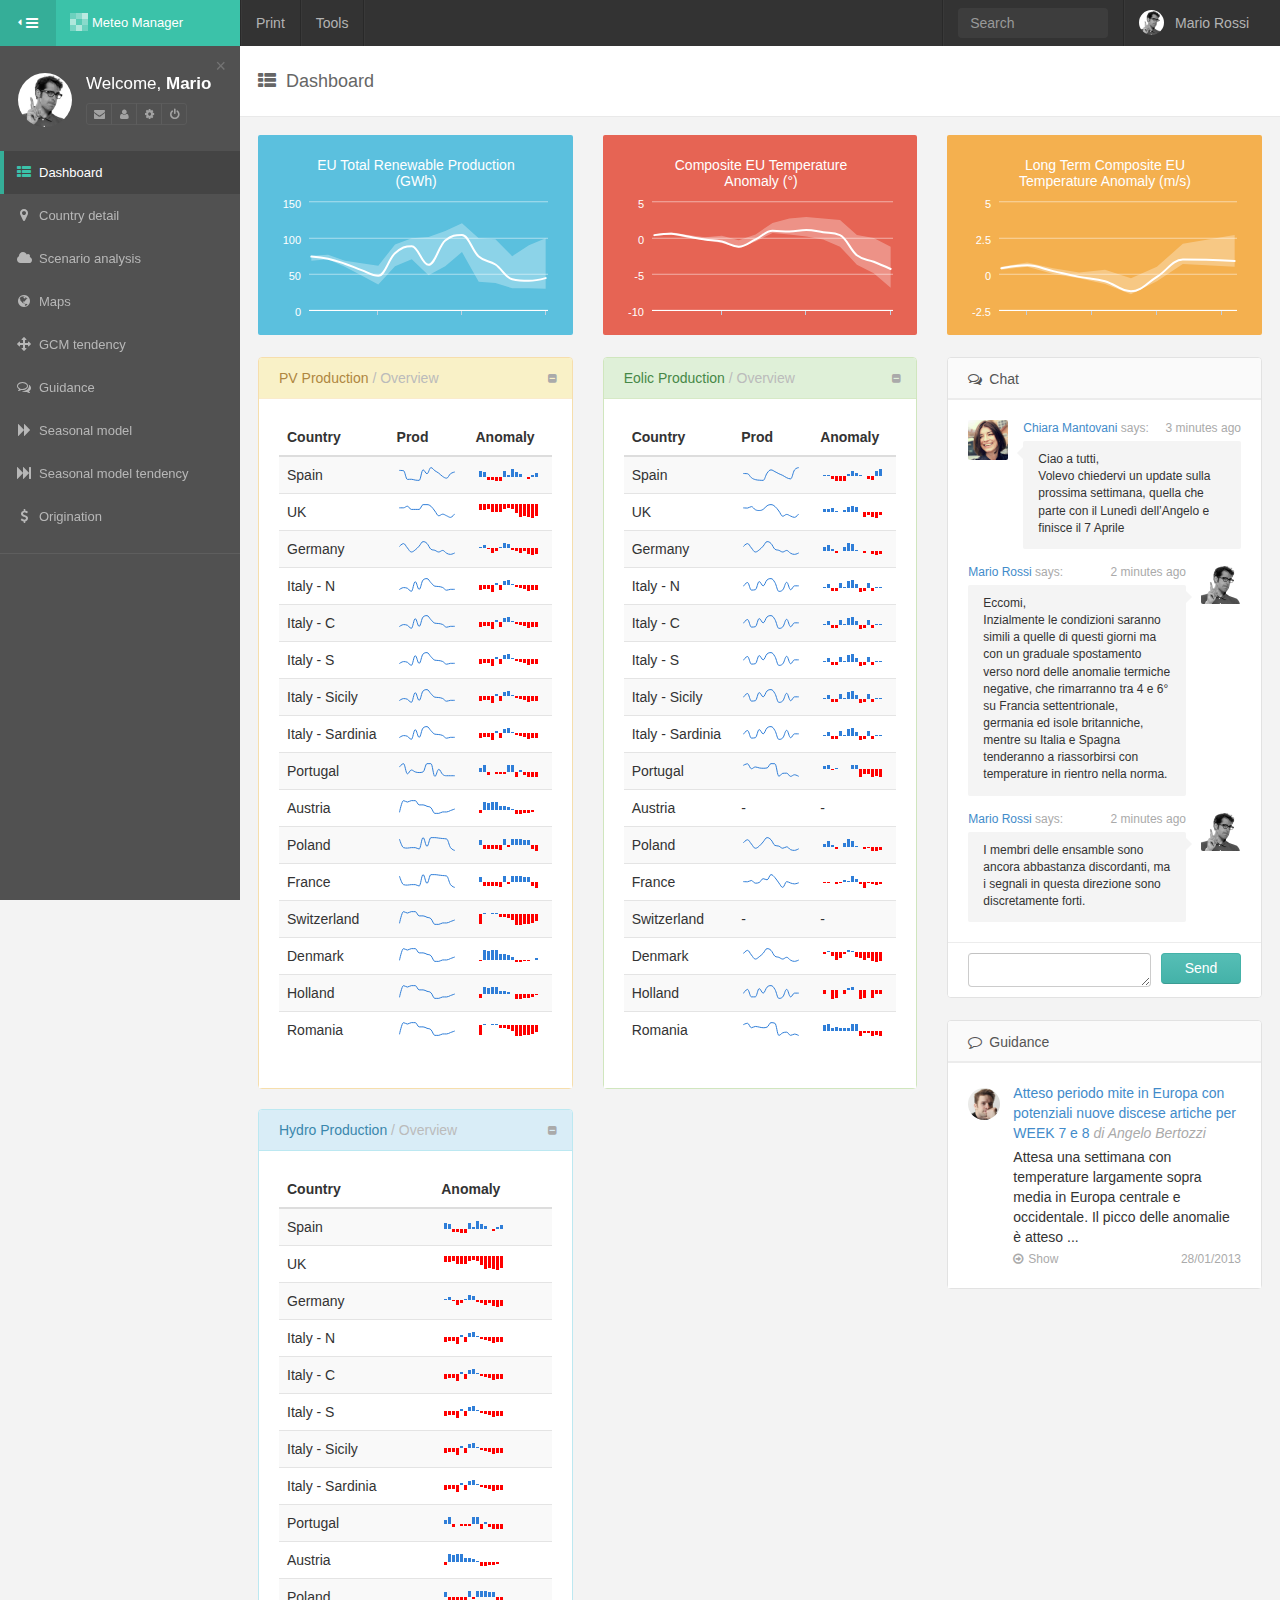
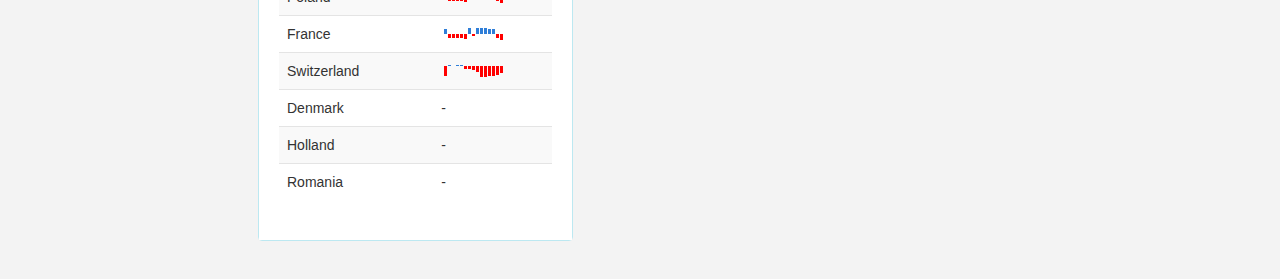
==== commit a7d6cb84: "Country detail start + menu controller" ====
--- a/index.html
+++ b/index.html
@@ -52,10 +52,10 @@
 				...
 			  </ul>
 			</li>
---><div id="main-menu" role="navigation"><div id="main-menu-inner"><div class="menu-content top" id="menu-content-demo"><!-- Menu custom content demo
+--><div id="main-menu" role="navigation" ng-controller="MainMenuCtrl"><div id="main-menu-inner"><div class="menu-content top" id="menu-content-demo"><!-- Menu custom content demo
                  CSS:        styles/pixel-admin-less/demo.less or styles/pixel-admin-scss/_demo.scss
                  Javascript: html/assets/demo/demo.js
-             --><div><div class="text-bg"><span class="text-slim">Welcome,</span> <span class="text-semibold">Mario</span></div><img src="assets/demo/avatars/1.jpg" alt="" class=""><div class="btn-group"><a href="#" class="btn btn-xs btn-primary btn-outline dark"><i class="fa fa-envelope"></i></a> <a href="#" class="btn btn-xs btn-primary btn-outline dark"><i class="fa fa-user"></i></a> <a href="#" class="btn btn-xs btn-primary btn-outline dark"><i class="fa fa-cog"></i></a> <a href="#" class="btn btn-xs btn-danger btn-outline dark"><i class="fa fa-power-off"></i></a></div><a href="#" class="close">&times;</a></div></div><ul class="navigation"><li class="active"><a href="/.DS_Store"><i class="menu-icon fa fa-th-list"></i><span class="mm-text">Dashboard</span></a></li><li><a href="#"><i class="menu-icon fa fa-map-marker"></i><span class="mm-text">Country detail</span></a></li><li><a href="#"><i class="menu-icon fa fa-cloud"></i><span class="mm-text">Scenario analysis</span></a></li><li><a href="#"><i class="menu-icon fa fa-globe"></i><span class="mm-text">Maps</span></a></li><li><a href="#"><i class="menu-icon fa fa-arrows"></i><span class="mm-text">GCM tendency</span></a></li><li><a href="#"><i class="menu-icon fa fa-comments-o"></i><span class="mm-text">Guidance</span></a></li><li><a href="#"><i class="menu-icon fa fa-forward"></i><span class="mm-text">Seasonal model</span></a></li><li><a href="#"><i class="menu-icon fa fa-fast-forward"></i><span class="mm-text">Seasonal model tendency</span></a></li><li><a href="#"><i class="menu-icon fa fa-dollar"></i><span class="mm-text">Origination</span></a></li></ul><!-- / .navigation --><div class="menu-content"></div></div><!-- / #main-menu-inner --></div><!-- / #main-menu --><!--ng-include ng-controller="MainmenuCtrl" src="'/views/partial/main_menu.html'" onload="pixelAdminInit()"></ng-include--><div id="content-wrapper" ng-view=""></div><div id="main-menu-bg"></div></div><!-- Google Analytics --><script>(function (i, s, o, g, r, a, m) {
+             --><div><div class="text-bg"><span class="text-slim">Welcome,</span> <span class="text-semibold">Mario</span></div><img src="assets/demo/avatars/1.jpg" alt="" class=""><div class="btn-group"><a href="#" class="btn btn-xs btn-primary btn-outline dark"><i class="fa fa-envelope"></i></a> <a href="#" class="btn btn-xs btn-primary btn-outline dark"><i class="fa fa-user"></i></a> <a href="#" class="btn btn-xs btn-primary btn-outline dark"><i class="fa fa-cog"></i></a> <a href="#" class="btn btn-xs btn-danger btn-outline dark"><i class="fa fa-power-off"></i></a></div><a href="#" class="close">&times;</a></div></div><ul class="navigation"><li ng-class="{active: currentUrl === '/'}"><a href="#/"><i class="menu-icon fa fa-th-list"></i><span class="mm-text">Dashboard</span></a></li><li ng-class="{active: currentUrl === '/country-detail'}"><a href="#country-detail"><i class="menu-icon fa fa-map-marker"></i><span class="mm-text">Country detail</span></a></li><li><a href="#"><i class="menu-icon fa fa-cloud"></i><span class="mm-text">Scenario analysis</span></a></li><li><a href="#"><i class="menu-icon fa fa-globe"></i><span class="mm-text">Maps</span></a></li><li><a href="#"><i class="menu-icon fa fa-arrows"></i><span class="mm-text">GCM tendency</span></a></li><li><a href="#"><i class="menu-icon fa fa-comments-o"></i><span class="mm-text">Guidance</span></a></li><li><a href="#"><i class="menu-icon fa fa-forward"></i><span class="mm-text">Seasonal model</span></a></li><li><a href="#"><i class="menu-icon fa fa-fast-forward"></i><span class="mm-text">Seasonal model tendency</span></a></li><li><a href="#"><i class="menu-icon fa fa-dollar"></i><span class="mm-text">Origination</span></a></li></ul><!-- / .navigation --><div class="menu-content"></div></div><!-- / #main-menu-inner --></div><!-- / #main-menu --><!--ng-include ng-controller="MainmenuCtrl" src="'/views/partial/main_menu.html'" onload="pixelAdminInit()"></ng-include--><div id="content-wrapper" ng-view=""></div><div id="main-menu-bg"></div></div><!-- Google Analytics --><script>(function (i, s, o, g, r, a, m) {
         i['GoogleAnalyticsObject'] = r;
         i[r] = i[r] || function () {
             (i[r].q = i[r].q || []).push(arguments)
@@ -71,4 +71,4 @@
     ga('send', 'pageview');</script><!--[if lt IE 9]>
 <script src="bower_components/es5-shim/es5-shim.js"></script>
 <script src="bower_components/json3/lib/json3.min.js"></script>
-<![endif]--><script src="scripts/8f2bbe5a.vendor.js"></script><script src="scripts/2db8c8fc.scripts.js"></script>+<![endif]--><script src="scripts/8f2bbe5a.vendor.js"></script><script src="scripts/79d94699.scripts.js"></script>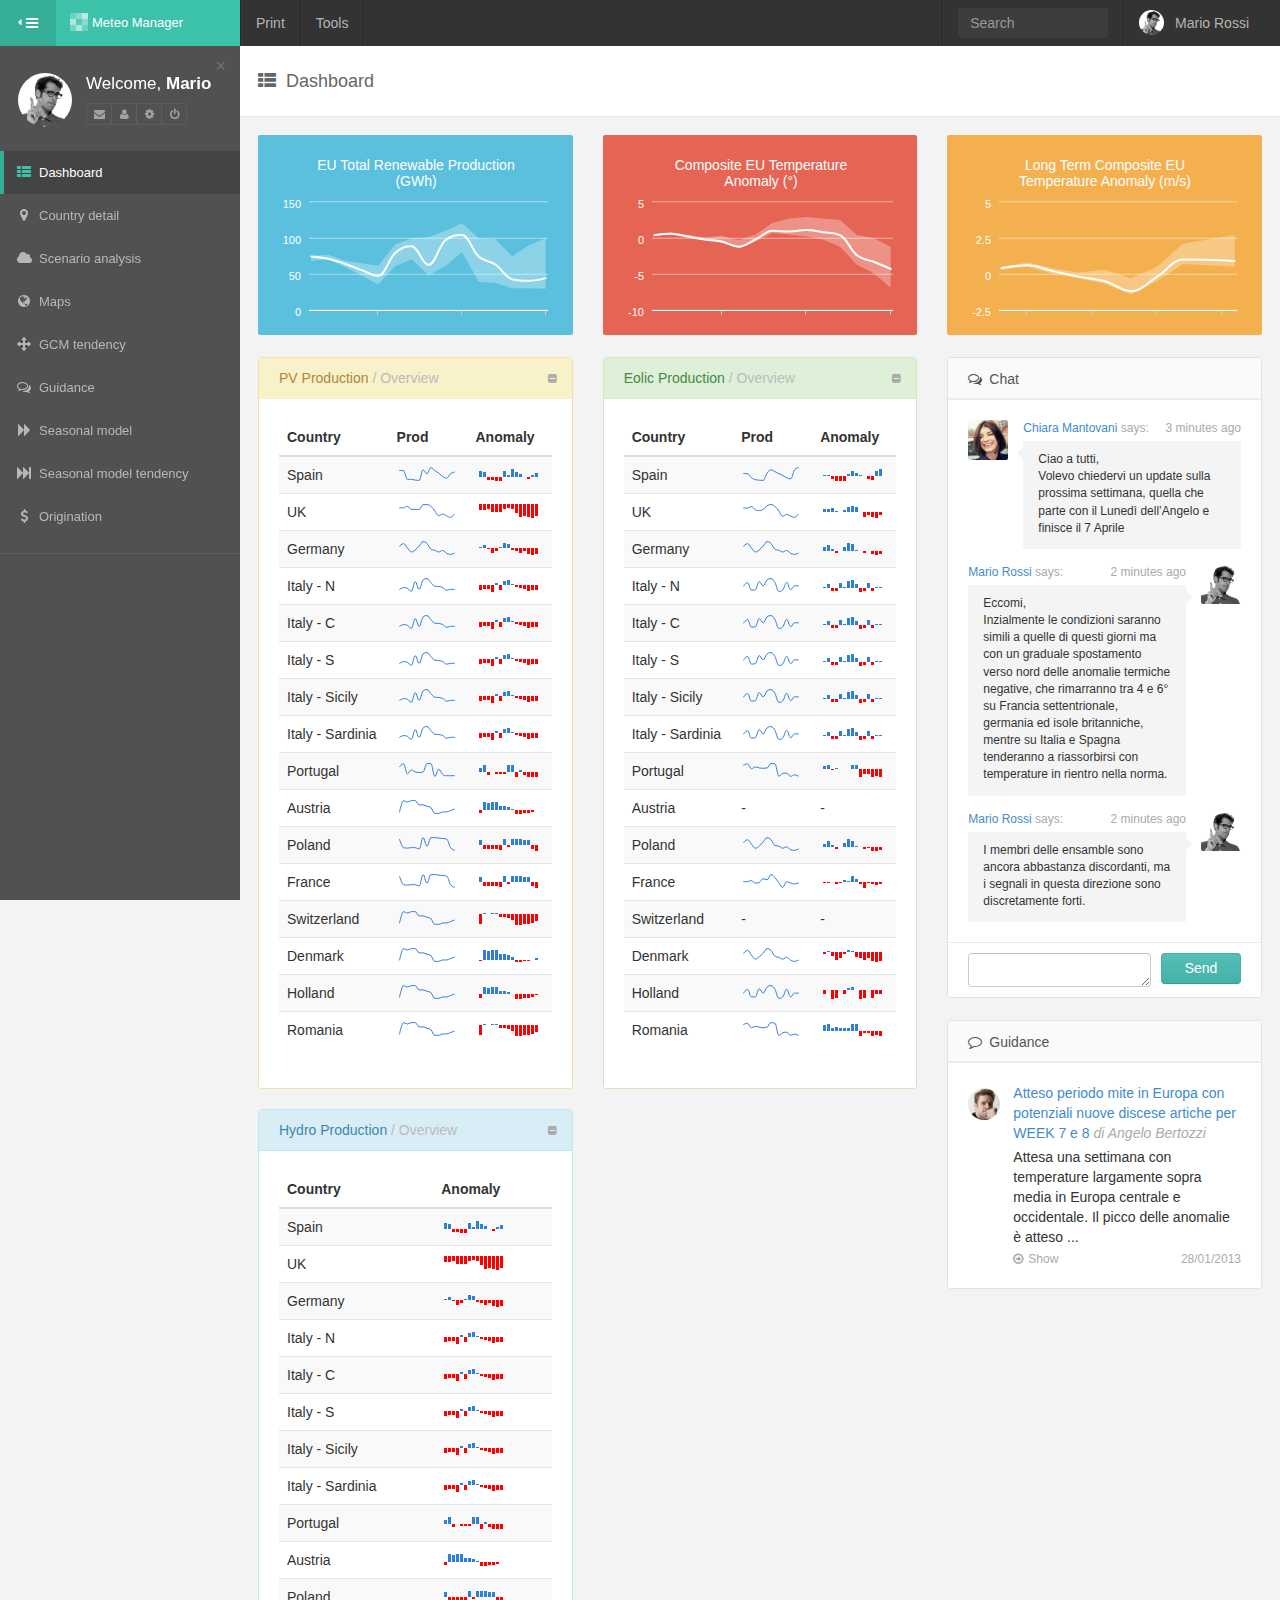
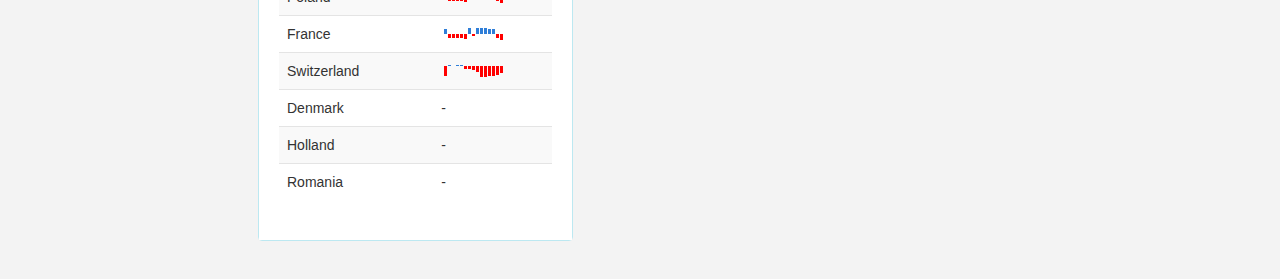
==== commit 8dab8e03: "angular ui" ====
--- a/index.html
+++ b/index.html
@@ -1,7 +1,7 @@
 <!doctype html><!--[if lt IE 7]>
 <html class="no-js lt-ie9 lt-ie8 lt-ie7"> <![endif]--><!--[if IE 7]>
 <html class="no-js lt-ie9 lt-ie8"> <![endif]--><!--[if IE 8]>
-<html class="no-js lt-ie9"> <![endif]--><!--[if gt IE 8]><!--><html class="no-js"><!--<![endif]--><head><meta charset="utf-8"><meta http-equiv="X-UA-Compatible" content="IE=edge,chrome=1"><title>Meteo Manager Beta</title><meta name="description" content=""><meta name="viewport" content="width=device-width, initial-scale=1.0, user-scalable=no, minimum-scale=1.0, maximum-scale=1.0"><!-- Place favicon.ico and apple-touch-icon.png in the root directory --><link rel="stylesheet" href="styles/012fe0b4.vendor.css"><link rel="stylesheet" href="styles/df121579.main.css"><!-- Open Sans font from Google CDN --><link href="http://fonts.googleapis.com/css?family=Open+Sans:300italic,400italic,600italic,700italic,400,600,700,300&subset=latin" rel="stylesheet" type="text/css"><!-- 1. $BODY ======================================================================================
+<html class="no-js lt-ie9"> <![endif]--><!--[if gt IE 8]><!--><html class="no-js"><!--<![endif]--><head><meta charset="utf-8"><meta http-equiv="X-UA-Compatible" content="IE=edge,chrome=1"><title>Meteo Manager Beta</title><meta name="description" content=""><meta name="viewport" content="width=device-width, initial-scale=1.0, user-scalable=no, minimum-scale=1.0, maximum-scale=1.0"><!-- Place favicon.ico and apple-touch-icon.png in the root directory --><link rel="stylesheet" href="styles/e6ed0402.vendor.css"><link rel="stylesheet" href="styles/df121579.main.css"><!-- Open Sans font from Google CDN --><link href="http://fonts.googleapis.com/css?family=Open+Sans:300italic,400italic,600italic,700italic,400,600,700,300&subset=latin" rel="stylesheet" type="text/css"><!-- 1. $BODY ======================================================================================
 
 	Body
 
@@ -71,4 +71,4 @@
     ga('send', 'pageview');</script><!--[if lt IE 9]>
 <script src="bower_components/es5-shim/es5-shim.js"></script>
 <script src="bower_components/json3/lib/json3.min.js"></script>
-<![endif]--><script src="scripts/8f2bbe5a.vendor.js"></script><script src="scripts/79d94699.scripts.js"></script>+<![endif]--><script src="scripts/fe74797b.vendor.js"></script><script src="scripts/a3175397.scripts.js"></script>--- a/styles/e6ed0402.vendor.css
+++ b/styles/e6ed0402.vendor.css
@@ -0,0 +1,12 @@
+@charset "UTF-8";/*!
+Animate.css - http://daneden.me/animate
+Licensed under the MIT license
+
+Copyright (c) 2013 Daniel Eden
+
+Permission is hereby granted, free of charge, to any person obtaining a copy of this software and associated documentation files (the "Software"), to deal in the Software without restriction, including without limitation the rights to use, copy, modify, merge, publish, distribute, sublicense, and/or sell copies of the Software, and to permit persons to whom the Software is furnished to do so, subject to the following conditions:
+
+The above copyright notice and this permission notice shall be included in all copies or substantial portions of the Software.
+
+THE SOFTWARE IS PROVIDED "AS IS", WITHOUT WARRANTY OF ANY KIND, EXPRESS OR IMPLIED, INCLUDING BUT NOT LIMITED TO THE WARRANTIES OF MERCHANTABILITY, FITNESS FOR A PARTICULAR PURPOSE AND NONINFRINGEMENT. IN NO EVENT SHALL THE AUTHORS OR COPYRIGHT HOLDERS BE LIABLE FOR ANY CLAIM, DAMAGES OR OTHER LIABILITY, WHETHER IN AN ACTION OF CONTRACT, TORT OR OTHERWISE, ARISING FROM, OUT OF OR IN CONNECTION WITH THE SOFTWARE OR THE USE OR OTHER DEALINGS IN THE SOFTWARE.
+*/.animated{-webkit-animation-duration:1s;animation-duration:1s;-webkit-animation-fill-mode:both;animation-fill-mode:both}.animated.infinite{-webkit-animation-iteration-count:infinite;animation-iteration-count:infinite}.animated.hinge{-webkit-animation-duration:2s;animation-duration:2s}@-webkit-keyframes bounce{0%,100%,20%,50%,80%{-webkit-transform:translateY(0);transform:translateY(0)}40%{-webkit-transform:translateY(-30px);transform:translateY(-30px)}60%{-webkit-transform:translateY(-15px);transform:translateY(-15px)}}@keyframes bounce{0%,100%,20%,50%,80%{-webkit-transform:translateY(0);-ms-transform:translateY(0);transform:translateY(0)}40%{-webkit-transform:translateY(-30px);-ms-transform:translateY(-30px);transform:translateY(-30px)}60%{-webkit-transform:translateY(-15px);-ms-transform:translateY(-15px);transform:translateY(-15px)}}.bounce{-webkit-animation-name:bounce;animation-name:bounce}@-webkit-keyframes flash{0%,100%,50%{opacity:1}25%,75%{opacity:0}}@keyframes flash{0%,100%,50%{opacity:1}25%,75%{opacity:0}}.flash{-webkit-animation-name:flash;animation-name:flash}@-webkit-keyframes pulse{0%{-webkit-transform:scale(1);transform:scale(1)}50%{-webkit-transform:scale(1.1);transform:scale(1.1)}100%{-webkit-transform:scale(1);transform:scale(1)}}@keyframes pulse{0%{-webkit-transform:scale(1);-ms-transform:scale(1);transform:scale(1)}50%{-webkit-transform:scale(1.1);-ms-transform:scale(1.1);transform:scale(1.1)}100%{-webkit-transform:scale(1);-ms-transform:scale(1);transform:scale(1)}}.pulse{-webkit-animation-name:pulse;animation-name:pulse}@-webkit-keyframes rubberBand{0%{-webkit-transform:scale(1);transform:scale(1)}30%{-webkit-transform:scaleX(1.25) scaleY(0.75);transform:scaleX(1.25) scaleY(0.75)}40%{-webkit-transform:scaleX(0.75) scaleY(1.25);transform:scaleX(0.75) scaleY(1.25)}60%{-webkit-transform:scaleX(1.15) scaleY(0.85);transform:scaleX(1.15) scaleY(0.85)}100%{-webkit-transform:scale(1);transform:scale(1)}}@keyframes rubberBand{0%{-webkit-transform:scale(1);-ms-transform:scale(1);transform:scale(1)}30%{-webkit-transform:scaleX(1.25) scaleY(0.75);-ms-transform:scaleX(1.25) scaleY(0.75);transform:scaleX(1.25) scaleY(0.75)}40%{-webkit-transform:scaleX(0.75) scaleY(1.25);-ms-transform:scaleX(0.75) scaleY(1.25);transform:scaleX(0.75) scaleY(1.25)}60%{-webkit-transform:scaleX(1.15) scaleY(0.85);-ms-transform:scaleX(1.15) scaleY(0.85);transform:scaleX(1.15) scaleY(0.85)}100%{-webkit-transform:scale(1);-ms-transform:scale(1);transform:scale(1)}}.rubberBand{-webkit-animation-name:rubberBand;animation-name:rubberBand}@-webkit-keyframes shake{0%,100%{-webkit-transform:translateX(0);transform:translateX(0)}10%,30%,50%,70%,90%{-webkit-transform:translateX(-10px);transform:translateX(-10px)}20%,40%,60%,80%{-webkit-transform:translateX(10px);transform:translateX(10px)}}@keyframes shake{0%,100%{-webkit-transform:translateX(0);-ms-transform:translateX(0);transform:translateX(0)}10%,30%,50%,70%,90%{-webkit-transform:translateX(-10px);-ms-transform:translateX(-10px);transform:translateX(-10px)}20%,40%,60%,80%{-webkit-transform:translateX(10px);-ms-transform:translateX(10px);transform:translateX(10px)}}.shake{-webkit-animation-name:shake;animation-name:shake}@-webkit-keyframes swing{20%{-webkit-transform:rotate(15deg);transform:rotate(15deg)}40%{-webkit-transform:rotate(-10deg);transform:rotate(-10deg)}60%{-webkit-transform:rotate(5deg);transform:rotate(5deg)}80%{-webkit-transform:rotate(-5deg);transform:rotate(-5deg)}100%{-webkit-transform:rotate(0deg);transform:rotate(0deg)}}@keyframes swing{20%{-webkit-transform:rotate(15deg);-ms-transform:rotate(15deg);transform:rotate(15deg)}40%{-webkit-transform:rotate(-10deg);-ms-transform:rotate(-10deg);transform:rotate(-10deg)}60%{-webkit-transform:rotate(5deg);-ms-transform:rotate(5deg);transform:rotate(5deg)}80%{-webkit-transform:rotate(-5deg);-ms-transform:rotate(-5deg);transform:rotate(-5deg)}100%{-webkit-transform:rotate(0deg);-ms-transform:rotate(0deg);transform:rotate(0deg)}}.swing{-webkit-transform-origin:top center;-ms-transform-origin:top center;transform-origin:top center;-webkit-animation-name:swing;animation-name:swing}@-webkit-keyframes tada{0%{-webkit-transform:scale(1);transform:scale(1)}10%,20%{-webkit-transform:scale(0.9) rotate(-3deg);transform:scale(0.9) rotate(-3deg)}30%,50%,70%,90%{-webkit-transform:scale(1.1) rotate(3deg);transform:scale(1.1) rotate(3deg)}40%,60%,80%{-webkit-transform:scale(1.1) rotate(-3deg);transform:scale(1.1) rotate(-3deg)}100%{-webkit-transform:scale(1) rotate(0);transform:scale(1) rotate(0)}}@keyframes tada{0%{-webkit-transform:scale(1);-ms-transform:scale(1);transform:scale(1)}10%,20%{-webkit-transform:scale(0.9) rotate(-3deg);-ms-transform:scale(0.9) rotate(-3deg);transform:scale(0.9) rotate(-3deg)}30%,50%,70%,90%{-webkit-transform:scale(1.1) rotate(3deg);-ms-transform:scale(1.1) rotate(3deg);transform:scale(1.1) rotate(3deg)}40%,60%,80%{-webkit-transform:scale(1.1) rotate(-3deg);-ms-transform:scale(1.1) rotate(-3deg);transform:scale(1.1) rotate(-3deg)}100%{-webkit-transform:scale(1) rotate(0);-ms-transform:scale(1) rotate(0);transform:scale(1) rotate(0)}}.tada{-webkit-animation-name:tada;animation-name:tada}@-webkit-keyframes wobble{0%{-webkit-transform:translateX(0%);transform:translateX(0%)}15%{-webkit-transform:translateX(-25%) rotate(-5deg);transform:translateX(-25%) rotate(-5deg)}30%{-webkit-transform:translateX(20%) rotate(3deg);transform:translateX(20%) rotate(3deg)}45%{-webkit-transform:translateX(-15%) rotate(-3deg);transform:translateX(-15%) rotate(-3deg)}60%{-webkit-transform:translateX(10%) rotate(2deg);transform:translateX(10%) rotate(2deg)}75%{-webkit-transform:translateX(-5%) rotate(-1deg);transform:translateX(-5%) rotate(-1deg)}100%{-webkit-transform:translateX(0%);transform:translateX(0%)}}@keyframes wobble{0%{-webkit-transform:translateX(0%);-ms-transform:translateX(0%);transform:translateX(0%)}15%{-webkit-transform:translateX(-25%) rotate(-5deg);-ms-transform:translateX(-25%) rotate(-5deg);transform:translateX(-25%) rotate(-5deg)}30%{-webkit-transform:translateX(20%) rotate(3deg);-ms-transform:translateX(20%) rotate(3deg);transform:translateX(20%) rotate(3deg)}45%{-webkit-transform:translateX(-15%) rotate(-3deg);-ms-transform:translateX(-15%) rotate(-3deg);transform:translateX(-15%) rotate(-3deg)}60%{-webkit-transform:translateX(10%) rotate(2deg);-ms-transform:translateX(10%) rotate(2deg);transform:translateX(10%) rotate(2deg)}75%{-webkit-transform:translateX(-5%) rotate(-1deg);-ms-transform:translateX(-5%) rotate(-1deg);transform:translateX(-5%) rotate(-1deg)}100%{-webkit-transform:translateX(0%);-ms-transform:translateX(0%);transform:translateX(0%)}}.wobble{-webkit-animation-name:wobble;animation-name:wobble}@-webkit-keyframes bounceIn{0%{opacity:0;-webkit-transform:scale(.3);transform:scale(.3)}50%{opacity:1;-webkit-transform:scale(1.05);transform:scale(1.05)}70%{-webkit-transform:scale(.9);transform:scale(.9)}100%{opacity:1;-webkit-transform:scale(1);transform:scale(1)}}@keyframes bounceIn{0%{opacity:0;-webkit-transform:scale(.3);-ms-transform:scale(.3);transform:scale(.3)}50%{opacity:1;-webkit-transform:scale(1.05);-ms-transform:scale(1.05);transform:scale(1.05)}70%{-webkit-transform:scale(.9);-ms-transform:scale(.9);transform:scale(.9)}100%{opacity:1;-webkit-transform:scale(1);-ms-transform:scale(1);transform:scale(1)}}.bounceIn{-webkit-animation-name:bounceIn;animation-name:bounceIn}@-webkit-keyframes bounceInDown{0%{opacity:0;-webkit-transform:translateY(-2000px);transform:translateY(-2000px)}60%{opacity:1;-webkit-transform:translateY(30px);transform:translateY(30px)}80%{-webkit-transform:translateY(-10px);transform:translateY(-10px)}100%{-webkit-transform:translateY(0);transform:translateY(0)}}@keyframes bounceInDown{0%{opacity:0;-webkit-transform:translateY(-2000px);-ms-transform:translateY(-2000px);transform:translateY(-2000px)}60%{opacity:1;-webkit-transform:translateY(30px);-ms-transform:translateY(30px);transform:translateY(30px)}80%{-webkit-transform:translateY(-10px);-ms-transform:translateY(-10px);transform:translateY(-10px)}100%{-webkit-transform:translateY(0);-ms-transform:translateY(0);transform:translateY(0)}}.bounceInDown{-webkit-animation-name:bounceInDown;animation-name:bounceInDown}@-webkit-keyframes bounceInLeft{0%{opacity:0;-webkit-transform:translateX(-2000px);transform:translateX(-2000px)}60%{opacity:1;-webkit-transform:translateX(30px);transform:translateX(30px)}80%{-webkit-transform:translateX(-10px);transform:translateX(-10px)}100%{-webkit-transform:translateX(0);transform:translateX(0)}}@keyframes bounceInLeft{0%{opacity:0;-webkit-transform:translateX(-2000px);-ms-transform:translateX(-2000px);transform:translateX(-2000px)}60%{opacity:1;-webkit-transform:translateX(30px);-ms-transform:translateX(30px);transform:translateX(30px)}80%{-webkit-transform:translateX(-10px);-ms-transform:translateX(-10px);transform:translateX(-10px)}100%{-webkit-transform:translateX(0);-ms-transform:translateX(0);transform:translateX(0)}}.bounceInLeft{-webkit-animation-name:bounceInLeft;animation-name:bounceInLeft}@-webkit-keyframes bounceInRight{0%{opacity:0;-webkit-transform:translateX(2000px);transform:translateX(2000px)}60%{opacity:1;-webkit-transform:translateX(-30px);transform:translateX(-30px)}80%{-webkit-transform:translateX(10px);transform:translateX(10px)}100%{-webkit-transform:translateX(0);transform:translateX(0)}}@keyframes bounceInRight{0%{opacity:0;-webkit-transform:translateX(2000px);-ms-transform:translateX(2000px);transform:translateX(2000px)}60%{opacity:1;-webkit-transform:translateX(-30px);-ms-transform:translateX(-30px);transform:translateX(-30px)}80%{-webkit-transform:translateX(10px);-ms-transform:translateX(10px);transform:translateX(10px)}100%{-webkit-transform:translateX(0);-ms-transform:translateX(0);transform:translateX(0)}}.bounceInRight{-webkit-animation-name:bounceInRight;animation-name:bounceInRight}@-webkit-keyframes bounceInUp{0%{opacity:0;-webkit-transform:translateY(2000px);transform:translateY(2000px)}60%{opacity:1;-webkit-transform:translateY(-30px);transform:translateY(-30px)}80%{-webkit-transform:translateY(10px);transform:translateY(10px)}100%{-webkit-transform:translateY(0);transform:translateY(0)}}@keyframes bounceInUp{0%{opacity:0;-webkit-transform:translateY(2000px);-ms-transform:translateY(2000px);transform:translateY(2000px)}60%{opacity:1;-webkit-transform:translateY(-30px);-ms-transform:translateY(-30px);transform:translateY(-30px)}80%{-webkit-transform:translateY(10px);-ms-transform:translateY(10px);transform:translateY(10px)}100%{-webkit-transform:translateY(0);-ms-transform:translateY(0);transform:translateY(0)}}.bounceInUp{-webkit-animation-name:bounceInUp;animation-name:bounceInUp}@-webkit-keyframes bounceOut{0%{-webkit-transform:scale(1);transform:scale(1)}25%{-webkit-transform:scale(.95);transform:scale(.95)}50%{opacity:1;-webkit-transform:scale(1.1);transform:scale(1.1)}100%{opacity:0;-webkit-transform:scale(.3);transform:scale(.3)}}@keyframes bounceOut{0%{-webkit-transform:scale(1);-ms-transform:scale(1);transform:scale(1)}25%{-webkit-transform:scale(.95);-ms-transform:scale(.95);transform:scale(.95)}50%{opacity:1;-webkit-transform:scale(1.1);-ms-transform:scale(1.1);transform:scale(1.1)}100%{opacity:0;-webkit-transform:scale(.3);-ms-transform:scale(.3);transform:scale(.3)}}.bounceOut{-webkit-animation-name:bounceOut;animation-name:bounceOut}@-webkit-keyframes bounceOutDown{0%{-webkit-transform:translateY(0);transform:translateY(0)}20%{opacity:1;-webkit-transform:translateY(-20px);transform:translateY(-20px)}100%{opacity:0;-webkit-transform:translateY(2000px);transform:translateY(2000px)}}@keyframes bounceOutDown{0%{-webkit-transform:translateY(0);-ms-transform:translateY(0);transform:translateY(0)}20%{opacity:1;-webkit-transform:translateY(-20px);-ms-transform:translateY(-20px);transform:translateY(-20px)}100%{opacity:0;-webkit-transform:translateY(2000px);-ms-transform:translateY(2000px);transform:translateY(2000px)}}.bounceOutDown{-webkit-animation-name:bounceOutDown;animation-name:bounceOutDown}@-webkit-keyframes bounceOutLeft{0%{-webkit-transform:translateX(0);transform:translateX(0)}20%{opacity:1;-webkit-transform:translateX(20px);transform:translateX(20px)}100%{opacity:0;-webkit-transform:translateX(-2000px);transform:translateX(-2000px)}}@keyframes bounceOutLeft{0%{-webkit-transform:translateX(0);-ms-transform:translateX(0);transform:translateX(0)}20%{opacity:1;-webkit-transform:translateX(20px);-ms-transform:translateX(20px);transform:translateX(20px)}100%{opacity:0;-webkit-transform:translateX(-2000px);-ms-transform:translateX(-2000px);transform:translateX(-2000px)}}.bounceOutLeft{-webkit-animation-name:bounceOutLeft;animation-name:bounceOutLeft}@-webkit-keyframes bounceOutRight{0%{-webkit-transform:translateX(0);transform:translateX(0)}20%{opacity:1;-webkit-transform:translateX(-20px);transform:translateX(-20px)}100%{opacity:0;-webkit-transform:translateX(2000px);transform:translateX(2000px)}}@keyframes bounceOutRight{0%{-webkit-transform:translateX(0);-ms-transform:translateX(0);transform:translateX(0)}20%{opacity:1;-webkit-transform:translateX(-20px);-ms-transform:translateX(-20px);transform:translateX(-20px)}100%{opacity:0;-webkit-transform:translateX(2000px);-ms-transform:translateX(2000px);transform:translateX(2000px)}}.bounceOutRight{-webkit-animation-name:bounceOutRight;animation-name:bounceOutRight}@-webkit-keyframes bounceOutUp{0%{-webkit-transform:translateY(0);transform:translateY(0)}20%{opacity:1;-webkit-transform:translateY(20px);transform:translateY(20px)}100%{opacity:0;-webkit-transform:translateY(-2000px);transform:translateY(-2000px)}}@keyframes bounceOutUp{0%{-webkit-transform:translateY(0);-ms-transform:translateY(0);transform:translateY(0)}20%{opacity:1;-webkit-transform:translateY(20px);-ms-transform:translateY(20px);transform:translateY(20px)}100%{opacity:0;-webkit-transform:translateY(-2000px);-ms-transform:translateY(-2000px);transform:translateY(-2000px)}}.bounceOutUp{-webkit-animation-name:bounceOutUp;animation-name:bounceOutUp}@-webkit-keyframes fadeIn{0%{opacity:0}100%{opacity:1}}@keyframes fadeIn{0%{opacity:0}100%{opacity:1}}.fadeIn{-webkit-animation-name:fadeIn;animation-name:fadeIn}@-webkit-keyframes fadeInDown{0%{opacity:0;-webkit-transform:translateY(-20px);transform:translateY(-20px)}100%{opacity:1;-webkit-transform:translateY(0);transform:translateY(0)}}@keyframes fadeInDown{0%{opacity:0;-webkit-transform:translateY(-20px);-ms-transform:translateY(-20px);transform:translateY(-20px)}100%{opacity:1;-webkit-transform:translateY(0);-ms-transform:translateY(0);transform:translateY(0)}}.fadeInDown{-webkit-animation-name:fadeInDown;animation-name:fadeInDown}@-webkit-keyframes fadeInDownBig{0%{opacity:0;-webkit-transform:translateY(-2000px);transform:translateY(-2000px)}100%{opacity:1;-webkit-transform:translateY(0);transform:translateY(0)}}@keyframes fadeInDownBig{0%{opacity:0;-webkit-transform:translateY(-2000px);-ms-transform:translateY(-2000px);transform:translateY(-2000px)}100%{opacity:1;-webkit-transform:translateY(0);-ms-transform:translateY(0);transform:translateY(0)}}.fadeInDownBig{-webkit-animation-name:fadeInDownBig;animation-name:fadeInDownBig}@-webkit-keyframes fadeInLeft{0%{opacity:0;-webkit-transform:translateX(-20px);transform:translateX(-20px)}100%{opacity:1;-webkit-transform:translateX(0);transform:translateX(0)}}@keyframes fadeInLeft{0%{opacity:0;-webkit-transform:translateX(-20px);-ms-transform:translateX(-20px);transform:translateX(-20px)}100%{opacity:1;-webkit-transform:translateX(0);-ms-transform:translateX(0);transform:translateX(0)}}.fadeInLeft{-webkit-animation-name:fadeInLeft;animation-name:fadeInLeft}@-webkit-keyframes fadeInLeftBig{0%{opacity:0;-webkit-transform:translateX(-2000px);transform:translateX(-2000px)}100%{opacity:1;-webkit-transform:translateX(0);transform:translateX(0)}}@keyframes fadeInLeftBig{0%{opacity:0;-webkit-transform:translateX(-2000px);-ms-transform:translateX(-2000px);transform:translateX(-2000px)}100%{opacity:1;-webkit-transform:translateX(0);-ms-transform:translateX(0);transform:translateX(0)}}.fadeInLeftBig{-webkit-animation-name:fadeInLeftBig;animation-name:fadeInLeftBig}@-webkit-keyframes fadeInRight{0%{opacity:0;-webkit-transform:translateX(20px);transform:translateX(20px)}100%{opacity:1;-webkit-transform:translateX(0);transform:translateX(0)}}@keyframes fadeInRight{0%{opacity:0;-webkit-transform:translateX(20px);-ms-transform:translateX(20px);transform:translateX(20px)}100%{opacity:1;-webkit-transform:translateX(0);-ms-transform:translateX(0);transform:translateX(0)}}.fadeInRight{-webkit-animation-name:fadeInRight;animation-name:fadeInRight}@-webkit-keyframes fadeInRightBig{0%{opacity:0;-webkit-transform:translateX(2000px);transform:translateX(2000px)}100%{opacity:1;-webkit-transform:translateX(0);transform:translateX(0)}}@keyframes fadeInRightBig{0%{opacity:0;-webkit-transform:translateX(2000px);-ms-transform:translateX(2000px);transform:translateX(2000px)}100%{opacity:1;-webkit-transform:translateX(0);-ms-transform:translateX(0);transform:translateX(0)}}.fadeInRightBig{-webkit-animation-name:fadeInRightBig;animation-name:fadeInRightBig}@-webkit-keyframes fadeInUp{0%{opacity:0;-webkit-transform:translateY(20px);transform:translateY(20px)}100%{opacity:1;-webkit-transform:translateY(0);transform:translateY(0)}}@keyframes fadeInUp{0%{opacity:0;-webkit-transform:translateY(20px);-ms-transform:translateY(20px);transform:translateY(20px)}100%{opacity:1;-webkit-transform:translateY(0);-ms-transform:translateY(0);transform:translateY(0)}}.fadeInUp{-webkit-animation-name:fadeInUp;animation-name:fadeInUp}@-webkit-keyframes fadeInUpBig{0%{opacity:0;-webkit-transform:translateY(2000px);transform:translateY(2000px)}100%{opacity:1;-webkit-transform:translateY(0);transform:translateY(0)}}@keyframes fadeInUpBig{0%{opacity:0;-webkit-transform:translateY(2000px);-ms-transform:translateY(2000px);transform:translateY(2000px)}100%{opacity:1;-webkit-transform:translateY(0);-ms-transform:translateY(0);transform:translateY(0)}}.fadeInUpBig{-webkit-animation-name:fadeInUpBig;animation-name:fadeInUpBig}@-webkit-keyframes fadeOut{0%{opacity:1}100%{opacity:0}}@keyframes fadeOut{0%{opacity:1}100%{opacity:0}}.fadeOut{-webkit-animation-name:fadeOut;animation-name:fadeOut}@-webkit-keyframes fadeOutDown{0%{opacity:1;-webkit-transform:translateY(0);transform:translateY(0)}100%{opacity:0;-webkit-transform:translateY(20px);transform:translateY(20px)}}@keyframes fadeOutDown{0%{opacity:1;-webkit-transform:translateY(0);-ms-transform:translateY(0);transform:translateY(0)}100%{opacity:0;-webkit-transform:translateY(20px);-ms-transform:translateY(20px);transform:translateY(20px)}}.fadeOutDown{-webkit-animation-name:fadeOutDown;animation-name:fadeOutDown}@-webkit-keyframes fadeOutDownBig{0%{opacity:1;-webkit-transform:translateY(0);transform:translateY(0)}100%{opacity:0;-webkit-transform:translateY(2000px);transform:translateY(2000px)}}@keyframes fadeOutDownBig{0%{opacity:1;-webkit-transform:translateY(0);-ms-transform:translateY(0);transform:translateY(0)}100%{opacity:0;-webkit-transform:translateY(2000px);-ms-transform:translateY(2000px);transform:translateY(2000px)}}.fadeOutDownBig{-webkit-animation-name:fadeOutDownBig;animation-name:fadeOutDownBig}@-webkit-keyframes fadeOutLeft{0%{opacity:1;-webkit-transform:translateX(0);transform:translateX(0)}100%{opacity:0;-webkit-transform:translateX(-20px);transform:translateX(-20px)}}@keyframes fadeOutLeft{0%{opacity:1;-webkit-transform:translateX(0);-ms-transform:translateX(0);transform:translateX(0)}100%{opacity:0;-webkit-transform:translateX(-20px);-ms-transform:translateX(-20px);transform:translateX(-20px)}}.fadeOutLeft{-webkit-animation-name:fadeOutLeft;animation-name:fadeOutLeft}@-webkit-keyframes fadeOutLeftBig{0%{opacity:1;-webkit-transform:translateX(0);transform:translateX(0)}100%{opacity:0;-webkit-transform:translateX(-2000px);transform:translateX(-2000px)}}@keyframes fadeOutLeftBig{0%{opacity:1;-webkit-transform:translateX(0);-ms-transform:translateX(0);transform:translateX(0)}100%{opacity:0;-webkit-transform:translateX(-2000px);-ms-transform:translateX(-2000px);transform:translateX(-2000px)}}.fadeOutLeftBig{-webkit-animation-name:fadeOutLeftBig;animation-name:fadeOutLeftBig}@-webkit-keyframes fadeOutRight{0%{opacity:1;-webkit-transform:translateX(0);transform:translateX(0)}100%{opacity:0;-webkit-transform:translateX(20px);transform:translateX(20px)}}@keyframes fadeOutRight{0%{opacity:1;-webkit-transform:translateX(0);-ms-transform:translateX(0);transform:translateX(0)}100%{opacity:0;-webkit-transform:translateX(20px);-ms-transform:translateX(20px);transform:translateX(20px)}}.fadeOutRight{-webkit-animation-name:fadeOutRight;animation-name:fadeOutRight}@-webkit-keyframes fadeOutRightBig{0%{opacity:1;-webkit-transform:translateX(0);transform:translateX(0)}100%{opacity:0;-webkit-transform:translateX(2000px);transform:translateX(2000px)}}@keyframes fadeOutRightBig{0%{opacity:1;-webkit-transform:translateX(0);-ms-transform:translateX(0);transform:translateX(0)}100%{opacity:0;-webkit-transform:translateX(2000px);-ms-transform:translateX(2000px);transform:translateX(2000px)}}.fadeOutRightBig{-webkit-animation-name:fadeOutRightBig;animation-name:fadeOutRightBig}@-webkit-keyframes fadeOutUp{0%{opacity:1;-webkit-transform:translateY(0);transform:translateY(0)}100%{opacity:0;-webkit-transform:translateY(-20px);transform:translateY(-20px)}}@keyframes fadeOutUp{0%{opacity:1;-webkit-transform:translateY(0);-ms-transform:translateY(0);transform:translateY(0)}100%{opacity:0;-webkit-transform:translateY(-20px);-ms-transform:translateY(-20px);transform:translateY(-20px)}}.fadeOutUp{-webkit-animation-name:fadeOutUp;animation-name:fadeOutUp}@-webkit-keyframes fadeOutUpBig{0%{opacity:1;-webkit-transform:translateY(0);transform:translateY(0)}100%{opacity:0;-webkit-transform:translateY(-2000px);transform:translateY(-2000px)}}@keyframes fadeOutUpBig{0%{opacity:1;-webkit-transform:translateY(0);-ms-transform:translateY(0);transform:translateY(0)}100%{opacity:0;-webkit-transform:translateY(-2000px);-ms-transform:translateY(-2000px);transform:translateY(-2000px)}}.fadeOutUpBig{-webkit-animation-name:fadeOutUpBig;animation-name:fadeOutUpBig}@-webkit-keyframes flip{0%{-webkit-transform:perspective(400px) translateZ(0) rotateY(0) scale(1);transform:perspective(400px) translateZ(0) rotateY(0) scale(1);-webkit-animation-timing-function:ease-out;animation-timing-function:ease-out}40%{-webkit-transform:perspective(400px) translateZ(150px) rotateY(170deg) scale(1);transform:perspective(400px) translateZ(150px) rotateY(170deg) scale(1);-webkit-animation-timing-function:ease-out;animation-timing-function:ease-out}50%{-webkit-transform:perspective(400px) translateZ(150px) rotateY(190deg) scale(1);transform:perspective(400px) translateZ(150px) rotateY(190deg) scale(1);-webkit-animation-timing-function:ease-in;animation-timing-function:ease-in}80%{-webkit-transform:perspective(400px) translateZ(0) rotateY(360deg) scale(.95);transform:perspective(400px) translateZ(0) rotateY(360deg) scale(.95);-webkit-animation-timing-function:ease-in;animation-timing-function:ease-in}100%{-webkit-transform:perspective(400px) translateZ(0) rotateY(360deg) scale(1);transform:perspective(400px) translateZ(0) rotateY(360deg) scale(1);-webkit-animation-timing-function:ease-in;animation-timing-function:ease-in}}@keyframes flip{0%{-webkit-transform:perspective(400px) translateZ(0) rotateY(0) scale(1);-ms-transform:perspective(400px) translateZ(0) rotateY(0) scale(1);transform:perspective(400px) translateZ(0) rotateY(0) scale(1);-webkit-animation-timing-function:ease-out;animation-timing-function:ease-out}40%{-webkit-transform:perspective(400px) translateZ(150px) rotateY(170deg) scale(1);-ms-transform:perspective(400px) translateZ(150px) rotateY(170deg) scale(1);transform:perspective(400px) translateZ(150px) rotateY(170deg) scale(1);-webkit-animation-timing-function:ease-out;animation-timing-function:ease-out}50%{-webkit-transform:perspective(400px) translateZ(150px) rotateY(190deg) scale(1);-ms-transform:perspective(400px) translateZ(150px) rotateY(190deg) scale(1);transform:perspective(400px) translateZ(150px) rotateY(190deg) scale(1);-webkit-animation-timing-function:ease-in;animation-timing-function:ease-in}80%{-webkit-transform:perspective(400px) translateZ(0) rotateY(360deg) scale(.95);-ms-transform:perspective(400px) translateZ(0) rotateY(360deg) scale(.95);transform:perspective(400px) translateZ(0) rotateY(360deg) scale(.95);-webkit-animation-timing-function:ease-in;animation-timing-function:ease-in}100%{-webkit-transform:perspective(400px) translateZ(0) rotateY(360deg) scale(1);-ms-transform:perspective(400px) translateZ(0) rotateY(360deg) scale(1);transform:perspective(400px) translateZ(0) rotateY(360deg) scale(1);-webkit-animation-timing-function:ease-in;animation-timing-function:ease-in}}.animated.flip{-webkit-backface-visibility:visible;-ms-backface-visibility:visible;backface-visibility:visible;-webkit-animation-name:flip;animation-name:flip}@-webkit-keyframes flipInX{0%{-webkit-transform:perspective(400px) rotateX(90deg);transform:perspective(400px) rotateX(90deg);opacity:0}40%{-webkit-transform:perspective(400px) rotateX(-10deg);transform:perspective(400px) rotateX(-10deg)}70%{-webkit-transform:perspective(400px) rotateX(10deg);transform:perspective(400px) rotateX(10deg)}100%{-webkit-transform:perspective(400px) rotateX(0deg);transform:perspective(400px) rotateX(0deg);opacity:1}}@keyframes flipInX{0%{-webkit-transform:perspective(400px) rotateX(90deg);-ms-transform:perspective(400px) rotateX(90deg);transform:perspective(400px) rotateX(90deg);opacity:0}40%{-webkit-transform:perspective(400px) rotateX(-10deg);-ms-transform:perspective(400px) rotateX(-10deg);transform:perspective(400px) rotateX(-10deg)}70%{-webkit-transform:perspective(400px) rotateX(10deg);-ms-transform:perspective(400px) rotateX(10deg);transform:perspective(400px) rotateX(10deg)}100%{-webkit-transform:perspective(400px) rotateX(0deg);-ms-transform:perspective(400px) rotateX(0deg);transform:perspective(400px) rotateX(0deg);opacity:1}}.flipInX{-webkit-backface-visibility:visible!important;-ms-backface-visibility:visible!important;backface-visibility:visible!important;-webkit-animation-name:flipInX;animation-name:flipInX}@-webkit-keyframes flipInY{0%{-webkit-transform:perspective(400px) rotateY(90deg);transform:perspective(400px) rotateY(90deg);opacity:0}40%{-webkit-transform:perspective(400px) rotateY(-10deg);transform:perspective(400px) rotateY(-10deg)}70%{-webkit-transform:perspective(400px) rotateY(10deg);transform:perspective(400px) rotateY(10deg)}100%{-webkit-transform:perspective(400px) rotateY(0deg);transform:perspective(400px) rotateY(0deg);opacity:1}}@keyframes flipInY{0%{-webkit-transform:perspective(400px) rotateY(90deg);-ms-transform:perspective(400px) rotateY(90deg);transform:perspective(400px) rotateY(90deg);opacity:0}40%{-webkit-transform:perspective(400px) rotateY(-10deg);-ms-transform:perspective(400px) rotateY(-10deg);transform:perspective(400px) rotateY(-10deg)}70%{-webkit-transform:perspective(400px) rotateY(10deg);-ms-transform:perspective(400px) rotateY(10deg);transform:perspective(400px) rotateY(10deg)}100%{-webkit-transform:perspective(400px) rotateY(0deg);-ms-transform:perspective(400px) rotateY(0deg);transform:perspective(400px) rotateY(0deg);opacity:1}}.flipInY{-webkit-backface-visibility:visible!important;-ms-backface-visibility:visible!important;backface-visibility:visible!important;-webkit-animation-name:flipInY;animation-name:flipInY}@-webkit-keyframes flipOutX{0%{-webkit-transform:perspective(400px) rotateX(0deg);transform:perspective(400px) rotateX(0deg);opacity:1}100%{-webkit-transform:perspective(400px) rotateX(90deg);transform:perspective(400px) rotateX(90deg);opacity:0}}@keyframes flipOutX{0%{-webkit-transform:perspective(400px) rotateX(0deg);-ms-transform:perspective(400px) rotateX(0deg);transform:perspective(400px) rotateX(0deg);opacity:1}100%{-webkit-transform:perspective(400px) rotateX(90deg);-ms-transform:perspective(400px) rotateX(90deg);transform:perspective(400px) rotateX(90deg);opacity:0}}.flipOutX{-webkit-animation-name:flipOutX;animation-name:flipOutX;-webkit-backface-visibility:visible!important;-ms-backface-visibility:visible!important;backface-visibility:visible!important}@-webkit-keyframes flipOutY{0%{-webkit-transform:perspective(400px) rotateY(0deg);transform:perspective(400px) rotateY(0deg);opacity:1}100%{-webkit-transform:perspective(400px) rotateY(90deg);transform:perspective(400px) rotateY(90deg);opacity:0}}@keyframes flipOutY{0%{-webkit-transform:perspective(400px) rotateY(0deg);-ms-transform:perspective(400px) rotateY(0deg);transform:perspective(400px) rotateY(0deg);opacity:1}100%{-webkit-transform:perspective(400px) rotateY(90deg);-ms-transform:perspective(400px) rotateY(90deg);transform:perspective(400px) rotateY(90deg);opacity:0}}.flipOutY{-webkit-backface-visibility:visible!important;-ms-backface-visibility:visible!important;backface-visibility:visible!important;-webkit-animation-name:flipOutY;animation-name:flipOutY}@-webkit-keyframes lightSpeedIn{0%{-webkit-transform:translateX(100%) skewX(-30deg);transform:translateX(100%) skewX(-30deg);opacity:0}60%{-webkit-transform:translateX(-20%) skewX(30deg);transform:translateX(-20%) skewX(30deg);opacity:1}80%{-webkit-transform:translateX(0%) skewX(-15deg);transform:translateX(0%) skewX(-15deg);opacity:1}100%{-webkit-transform:translateX(0%) skewX(0deg);transform:translateX(0%) skewX(0deg);opacity:1}}@keyframes lightSpeedIn{0%{-webkit-transform:translateX(100%) skewX(-30deg);-ms-transform:translateX(100%) skewX(-30deg);transform:translateX(100%) skewX(-30deg);opacity:0}60%{-webkit-transform:translateX(-20%) skewX(30deg);-ms-transform:translateX(-20%) skewX(30deg);transform:translateX(-20%) skewX(30deg);opacity:1}80%{-webkit-transform:translateX(0%) skewX(-15deg);-ms-transform:translateX(0%) skewX(-15deg);transform:translateX(0%) skewX(-15deg);opacity:1}100%{-webkit-transform:translateX(0%) skewX(0deg);-ms-transform:translateX(0%) skewX(0deg);transform:translateX(0%) skewX(0deg);opacity:1}}.lightSpeedIn{-webkit-animation-name:lightSpeedIn;animation-name:lightSpeedIn;-webkit-animation-timing-function:ease-out;animation-timing-function:ease-out}@-webkit-keyframes lightSpeedOut{0%{-webkit-transform:translateX(0%) skewX(0deg);transform:translateX(0%) skewX(0deg);opacity:1}100%{-webkit-transform:translateX(100%) skewX(-30deg);transform:translateX(100%) skewX(-30deg);opacity:0}}@keyframes lightSpeedOut{0%{-webkit-transform:translateX(0%) skewX(0deg);-ms-transform:translateX(0%) skewX(0deg);transform:translateX(0%) skewX(0deg);opacity:1}100%{-webkit-transform:translateX(100%) skewX(-30deg);-ms-transform:translateX(100%) skewX(-30deg);transform:translateX(100%) skewX(-30deg);opacity:0}}.lightSpeedOut{-webkit-animation-name:lightSpeedOut;animation-name:lightSpeedOut;-webkit-animation-timing-function:ease-in;animation-timing-function:ease-in}@-webkit-keyframes rotateIn{0%{-webkit-transform-origin:center center;transform-origin:center center;-webkit-transform:rotate(-200deg);transform:rotate(-200deg);opacity:0}100%{-webkit-transform-origin:center center;transform-origin:center center;-webkit-transform:rotate(0);transform:rotate(0);opacity:1}}@keyframes rotateIn{0%{-webkit-transform-origin:center center;-ms-transform-origin:center center;transform-origin:center center;-webkit-transform:rotate(-200deg);-ms-transform:rotate(-200deg);transform:rotate(-200deg);opacity:0}100%{-webkit-transform-origin:center center;-ms-transform-origin:center center;transform-origin:center center;-webkit-transform:rotate(0);-ms-transform:rotate(0);transform:rotate(0);opacity:1}}.rotateIn{-webkit-animation-name:rotateIn;animation-name:rotateIn}@-webkit-keyframes rotateInDownLeft{0%{-webkit-transform-origin:left bottom;transform-origin:left bottom;-webkit-transform:rotate(-90deg);transform:rotate(-90deg);opacity:0}100%{-webkit-transform-origin:left bottom;transform-origin:left bottom;-webkit-transform:rotate(0);transform:rotate(0);opacity:1}}@keyframes rotateInDownLeft{0%{-webkit-transform-origin:left bottom;-ms-transform-origin:left bottom;transform-origin:left bottom;-webkit-transform:rotate(-90deg);-ms-transform:rotate(-90deg);transform:rotate(-90deg);opacity:0}100%{-webkit-transform-origin:left bottom;-ms-transform-origin:left bottom;transform-origin:left bottom;-webkit-transform:rotate(0);-ms-transform:rotate(0);transform:rotate(0);opacity:1}}.rotateInDownLeft{-webkit-animation-name:rotateInDownLeft;animation-name:rotateInDownLeft}@-webkit-keyframes rotateInDownRight{0%{-webkit-transform-origin:right bottom;transform-origin:right bottom;-webkit-transform:rotate(90deg);transform:rotate(90deg);opacity:0}100%{-webkit-transform-origin:right bottom;transform-origin:right bottom;-webkit-transform:rotate(0);transform:rotate(0);opacity:1}}@keyframes rotateInDownRight{0%{-webkit-transform-origin:right bottom;-ms-transform-origin:right bottom;transform-origin:right bottom;-webkit-transform:rotate(90deg);-ms-transform:rotate(90deg);transform:rotate(90deg);opacity:0}100%{-webkit-transform-origin:right bottom;-ms-transform-origin:right bottom;transform-origin:right bottom;-webkit-transform:rotate(0);-ms-transform:rotate(0);transform:rotate(0);opacity:1}}.rotateInDownRight{-webkit-animation-name:rotateInDownRight;animation-name:rotateInDownRight}@-webkit-keyframes rotateInUpLeft{0%{-webkit-transform-origin:left bottom;transform-origin:left bottom;-webkit-transform:rotate(90deg);transform:rotate(90deg);opacity:0}100%{-webkit-transform-origin:left bottom;transform-origin:left bottom;-webkit-transform:rotate(0);transform:rotate(0);opacity:1}}@keyframes rotateInUpLeft{0%{-webkit-transform-origin:left bottom;-ms-transform-origin:left bottom;transform-origin:left bottom;-webkit-transform:rotate(90deg);-ms-transform:rotate(90deg);transform:rotate(90deg);opacity:0}100%{-webkit-transform-origin:left bottom;-ms-transform-origin:left bottom;transform-origin:left bottom;-webkit-transform:rotate(0);-ms-transform:rotate(0);transform:rotate(0);opacity:1}}.rotateInUpLeft{-webkit-animation-name:rotateInUpLeft;animation-name:rotateInUpLeft}@-webkit-keyframes rotateInUpRight{0%{-webkit-transform-origin:right bottom;transform-origin:right bottom;-webkit-transform:rotate(-90deg);transform:rotate(-90deg);opacity:0}100%{-webkit-transform-origin:right bottom;transform-origin:right bottom;-webkit-transform:rotate(0);transform:rotate(0);opacity:1}}@keyframes rotateInUpRight{0%{-webkit-transform-origin:right bottom;-ms-transform-origin:right bottom;transform-origin:right bottom;-webkit-transform:rotate(-90deg);-ms-transform:rotate(-90deg);transform:rotate(-90deg);opacity:0}100%{-webkit-transform-origin:right bottom;-ms-transform-origin:right bottom;transform-origin:right bottom;-webkit-transform:rotate(0);-ms-transform:rotate(0);transform:rotate(0);opacity:1}}.rotateInUpRight{-webkit-animation-name:rotateInUpRight;animation-name:rotateInUpRight}@-webkit-keyframes rotateOut{0%{-webkit-transform-origin:center center;transform-origin:center center;-webkit-transform:rotate(0);transform:rotate(0);opacity:1}100%{-webkit-transform-origin:center center;transform-origin:center center;-webkit-transform:rotate(200deg);transform:rotate(200deg);opacity:0}}@keyframes rotateOut{0%{-webkit-transform-origin:center center;-ms-transform-origin:center center;transform-origin:center center;-webkit-transform:rotate(0);-ms-transform:rotate(0);transform:rotate(0);opacity:1}100%{-webkit-transform-origin:center center;-ms-transform-origin:center center;transform-origin:center center;-webkit-transform:rotate(200deg);-ms-transform:rotate(200deg);transform:rotate(200deg);opacity:0}}.rotateOut{-webkit-animation-name:rotateOut;animation-name:rotateOut}@-webkit-keyframes rotateOutDownLeft{0%{-webkit-transform-origin:left bottom;transform-origin:left bottom;-webkit-transform:rotate(0);transform:rotate(0);opacity:1}100%{-webkit-transform-origin:left bottom;transform-origin:left bottom;-webkit-transform:rotate(90deg);transform:rotate(90deg);opacity:0}}@keyframes rotateOutDownLeft{0%{-webkit-transform-origin:left bottom;-ms-transform-origin:left bottom;transform-origin:left bottom;-webkit-transform:rotate(0);-ms-transform:rotate(0);transform:rotate(0);opacity:1}100%{-webkit-transform-origin:left bottom;-ms-transform-origin:left bottom;transform-origin:left bottom;-webkit-transform:rotate(90deg);-ms-transform:rotate(90deg);transform:rotate(90deg);opacity:0}}.rotateOutDownLeft{-webkit-animation-name:rotateOutDownLeft;animation-name:rotateOutDownLeft}@-webkit-keyframes rotateOutDownRight{0%{-webkit-transform-origin:right bottom;transform-origin:right bottom;-webkit-transform:rotate(0);transform:rotate(0);opacity:1}100%{-webkit-transform-origin:right bottom;transform-origin:right bottom;-webkit-transform:rotate(-90deg);transform:rotate(-90deg);opacity:0}}@keyframes rotateOutDownRight{0%{-webkit-transform-origin:right bottom;-ms-transform-origin:right bottom;transform-origin:right bottom;-webkit-transform:rotate(0);-ms-transform:rotate(0);transform:rotate(0);opacity:1}100%{-webkit-transform-origin:right bottom;-ms-transform-origin:right bottom;transform-origin:right bottom;-webkit-transform:rotate(-90deg);-ms-transform:rotate(-90deg);transform:rotate(-90deg);opacity:0}}.rotateOutDownRight{-webkit-animation-name:rotateOutDownRight;animation-name:rotateOutDownRight}@-webkit-keyframes rotateOutUpLeft{0%{-webkit-transform-origin:left bottom;transform-origin:left bottom;-webkit-transform:rotate(0);transform:rotate(0);opacity:1}100%{-webkit-transform-origin:left bottom;transform-origin:left bottom;-webkit-transform:rotate(-90deg);transform:rotate(-90deg);opacity:0}}@keyframes rotateOutUpLeft{0%{-webkit-transform-origin:left bottom;-ms-transform-origin:left bottom;transform-origin:left bottom;-webkit-transform:rotate(0);-ms-transform:rotate(0);transform:rotate(0);opacity:1}100%{-webkit-transform-origin:left bottom;-ms-transform-origin:left bottom;transform-origin:left bottom;-webkit-transform:rotate(-90deg);-ms-transform:rotate(-90deg);transform:rotate(-90deg);opacity:0}}.rotateOutUpLeft{-webkit-animation-name:rotateOutUpLeft;animation-name:rotateOutUpLeft}@-webkit-keyframes rotateOutUpRight{0%{-webkit-transform-origin:right bottom;transform-origin:right bottom;-webkit-transform:rotate(0);transform:rotate(0);opacity:1}100%{-webkit-transform-origin:right bottom;transform-origin:right bottom;-webkit-transform:rotate(90deg);transform:rotate(90deg);opacity:0}}@keyframes rotateOutUpRight{0%{-webkit-transform-origin:right bottom;-ms-transform-origin:right bottom;transform-origin:right bottom;-webkit-transform:rotate(0);-ms-transform:rotate(0);transform:rotate(0);opacity:1}100%{-webkit-transform-origin:right bottom;-ms-transform-origin:right bottom;transform-origin:right bottom;-webkit-transform:rotate(90deg);-ms-transform:rotate(90deg);transform:rotate(90deg);opacity:0}}.rotateOutUpRight{-webkit-animation-name:rotateOutUpRight;animation-name:rotateOutUpRight}@-webkit-keyframes slideInDown{0%{opacity:0;-webkit-transform:translateY(-2000px);transform:translateY(-2000px)}100%{-webkit-transform:translateY(0);transform:translateY(0)}}@keyframes slideInDown{0%{opacity:0;-webkit-transform:translateY(-2000px);-ms-transform:translateY(-2000px);transform:translateY(-2000px)}100%{-webkit-transform:translateY(0);-ms-transform:translateY(0);transform:translateY(0)}}.slideInDown{-webkit-animation-name:slideInDown;animation-name:slideInDown}@-webkit-keyframes slideInLeft{0%{opacity:0;-webkit-transform:translateX(-2000px);transform:translateX(-2000px)}100%{-webkit-transform:translateX(0);transform:translateX(0)}}@keyframes slideInLeft{0%{opacity:0;-webkit-transform:translateX(-2000px);-ms-transform:translateX(-2000px);transform:translateX(-2000px)}100%{-webkit-transform:translateX(0);-ms-transform:translateX(0);transform:translateX(0)}}.slideInLeft{-webkit-animation-name:slideInLeft;animation-name:slideInLeft}@-webkit-keyframes slideInRight{0%{opacity:0;-webkit-transform:translateX(2000px);transform:translateX(2000px)}100%{-webkit-transform:translateX(0);transform:translateX(0)}}@keyframes slideInRight{0%{opacity:0;-webkit-transform:translateX(2000px);-ms-transform:translateX(2000px);transform:translateX(2000px)}100%{-webkit-transform:translateX(0);-ms-transform:translateX(0);transform:translateX(0)}}.slideInRight{-webkit-animation-name:slideInRight;animation-name:slideInRight}@-webkit-keyframes slideOutLeft{0%{-webkit-transform:translateX(0);transform:translateX(0)}100%{opacity:0;-webkit-transform:translateX(-2000px);transform:translateX(-2000px)}}@keyframes slideOutLeft{0%{-webkit-transform:translateX(0);-ms-transform:translateX(0);transform:translateX(0)}100%{opacity:0;-webkit-transform:translateX(-2000px);-ms-transform:translateX(-2000px);transform:translateX(-2000px)}}.slideOutLeft{-webkit-animation-name:slideOutLeft;animation-name:slideOutLeft}@-webkit-keyframes slideOutRight{0%{-webkit-transform:translateX(0);transform:translateX(0)}100%{opacity:0;-webkit-transform:translateX(2000px);transform:translateX(2000px)}}@keyframes slideOutRight{0%{-webkit-transform:translateX(0);-ms-transform:translateX(0);transform:translateX(0)}100%{opacity:0;-webkit-transform:translateX(2000px);-ms-transform:translateX(2000px);transform:translateX(2000px)}}.slideOutRight{-webkit-animation-name:slideOutRight;animation-name:slideOutRight}@-webkit-keyframes slideOutUp{0%{-webkit-transform:translateY(0);transform:translateY(0)}100%{opacity:0;-webkit-transform:translateY(-2000px);transform:translateY(-2000px)}}@keyframes slideOutUp{0%{-webkit-transform:translateY(0);-ms-transform:translateY(0);transform:translateY(0)}100%{opacity:0;-webkit-transform:translateY(-2000px);-ms-transform:translateY(-2000px);transform:translateY(-2000px)}}.slideOutUp{-webkit-animation-name:slideOutUp;animation-name:slideOutUp}@-webkit-keyframes slideInUp{0%{-webkit-transform:translateY(2000px);transform:translateY(2000px)}100%{opacity:0;-webkit-transform:translateY(0);transform:translateY(0)}}@keyframes slideInUp{0%{-webkit-transform:translateY(2000px);-ms-transform:translateY(2000px);transform:translateY(2000px)}100%{opacity:0;-webkit-transform:translateY(0);-ms-transform:translateY(0);transform:translateY(0)}}.slideInUp{-webkit-animation-name:slideInUp;animation-name:slideInUp}@-webkit-keyframes slideOutDown{0%{-webkit-transform:translateY(0);transform:translateY(0)}100%{opacity:0;-webkit-transform:translateY(2000px);transform:translateY(2000px)}}@keyframes slideOutDown{0%{-webkit-transform:translateY(0);-ms-transform:translateY(0);transform:translateY(0)}100%{opacity:0;-webkit-transform:translateY(2000px);-ms-transform:translateY(2000px);transform:translateY(2000px)}}.slideOutDown{-webkit-animation-name:slideOutDown;animation-name:slideOutDown}@-webkit-keyframes hinge{0%{-webkit-transform:rotate(0);transform:rotate(0);-webkit-transform-origin:top left;transform-origin:top left;-webkit-animation-timing-function:ease-in-out;animation-timing-function:ease-in-out}20%,60%{-webkit-transform:rotate(80deg);transform:rotate(80deg);-webkit-transform-origin:top left;transform-origin:top left;-webkit-animation-timing-function:ease-in-out;animation-timing-function:ease-in-out}40%{-webkit-transform:rotate(60deg);transform:rotate(60deg);-webkit-transform-origin:top left;transform-origin:top left;-webkit-animation-timing-function:ease-in-out;animation-timing-function:ease-in-out}80%{-webkit-transform:rotate(60deg) translateY(0);transform:rotate(60deg) translateY(0);-webkit-transform-origin:top left;transform-origin:top left;-webkit-animation-timing-function:ease-in-out;animation-timing-function:ease-in-out;opacity:1}100%{-webkit-transform:translateY(700px);transform:translateY(700px);opacity:0}}@keyframes hinge{0%{-webkit-transform:rotate(0);-ms-transform:rotate(0);transform:rotate(0);-webkit-transform-origin:top left;-ms-transform-origin:top left;transform-origin:top left;-webkit-animation-timing-function:ease-in-out;animation-timing-function:ease-in-out}20%,60%{-webkit-transform:rotate(80deg);-ms-transform:rotate(80deg);transform:rotate(80deg);-webkit-transform-origin:top left;-ms-transform-origin:top left;transform-origin:top left;-webkit-animation-timing-function:ease-in-out;animation-timing-function:ease-in-out}40%{-webkit-transform:rotate(60deg);-ms-transform:rotate(60deg);transform:rotate(60deg);-webkit-transform-origin:top left;-ms-transform-origin:top left;transform-origin:top left;-webkit-animation-timing-function:ease-in-out;animation-timing-function:ease-in-out}80%{-webkit-transform:rotate(60deg) translateY(0);-ms-transform:rotate(60deg) translateY(0);transform:rotate(60deg) translateY(0);-webkit-transform-origin:top left;-ms-transform-origin:top left;transform-origin:top left;-webkit-animation-timing-function:ease-in-out;animation-timing-function:ease-in-out;opacity:1}100%{-webkit-transform:translateY(700px);-ms-transform:translateY(700px);transform:translateY(700px);opacity:0}}.hinge{-webkit-animation-name:hinge;animation-name:hinge}@-webkit-keyframes rollIn{0%{opacity:0;-webkit-transform:translateX(-100%) rotate(-120deg);transform:translateX(-100%) rotate(-120deg)}100%{opacity:1;-webkit-transform:translateX(0px) rotate(0deg);transform:translateX(0px) rotate(0deg)}}@keyframes rollIn{0%{opacity:0;-webkit-transform:translateX(-100%) rotate(-120deg);-ms-transform:translateX(-100%) rotate(-120deg);transform:translateX(-100%) rotate(-120deg)}100%{opacity:1;-webkit-transform:translateX(0px) rotate(0deg);-ms-transform:translateX(0px) rotate(0deg);transform:translateX(0px) rotate(0deg)}}.rollIn{-webkit-animation-name:rollIn;animation-name:rollIn}@-webkit-keyframes rollOut{0%{opacity:1;-webkit-transform:translateX(0px) rotate(0deg);transform:translateX(0px) rotate(0deg)}100%{opacity:0;-webkit-transform:translateX(100%) rotate(120deg);transform:translateX(100%) rotate(120deg)}}@keyframes rollOut{0%{opacity:1;-webkit-transform:translateX(0px) rotate(0deg);-ms-transform:translateX(0px) rotate(0deg);transform:translateX(0px) rotate(0deg)}100%{opacity:0;-webkit-transform:translateX(100%) rotate(120deg);-ms-transform:translateX(100%) rotate(120deg);transform:translateX(100%) rotate(120deg)}}.rollOut{-webkit-animation-name:rollOut;animation-name:rollOut}.ui-resetwrap{position:relative;display:inline-block}.ui-reset{position:absolute;top:0;right:0;z-index:2;display:none;height:100%;cursor:pointer}.ui-resetwrap:hover .ui-reset{display:block}.ui-currency-pos{color:green}.ui-currency-neg{color:red}.ui-currency-zero{color:#00f}.ui-currency-neg.ui-smallnum,.ui-currency-pos.ui-bignum{font-size:110%}.ui-match{background:#ff0}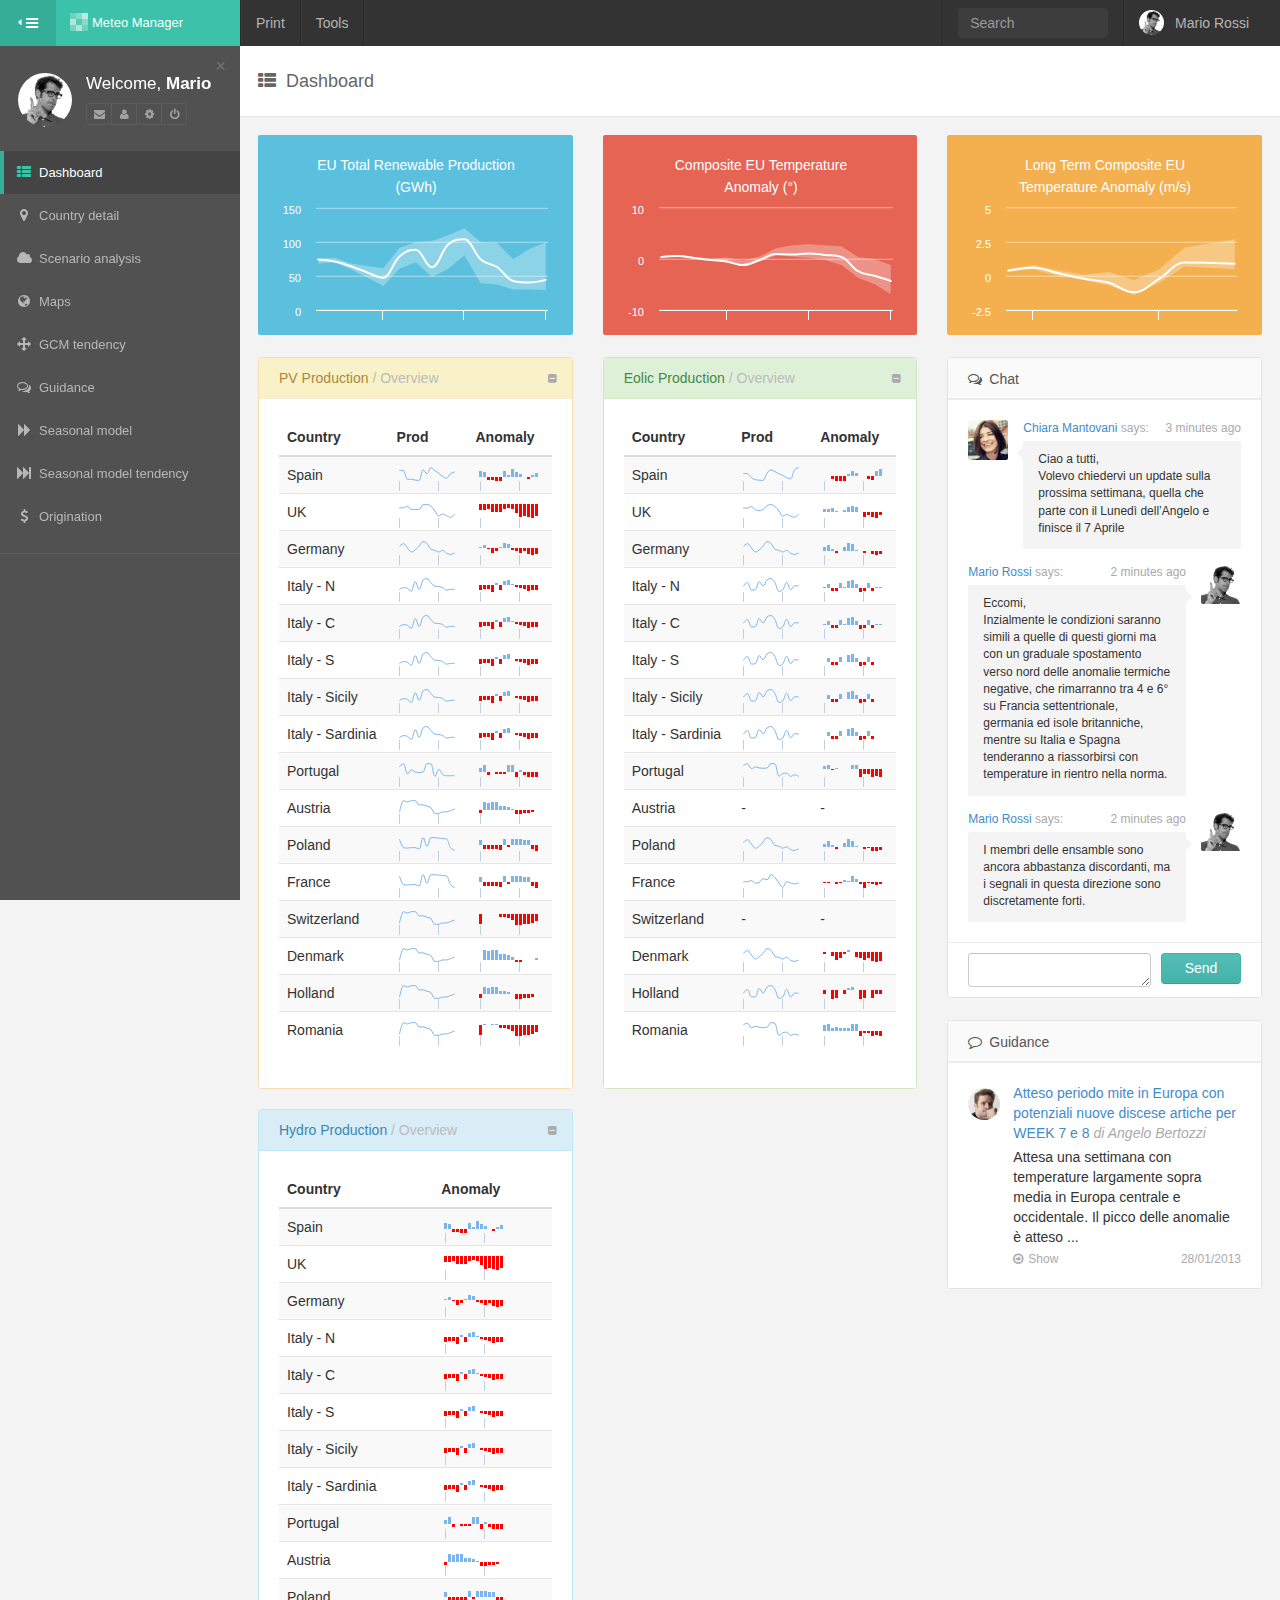
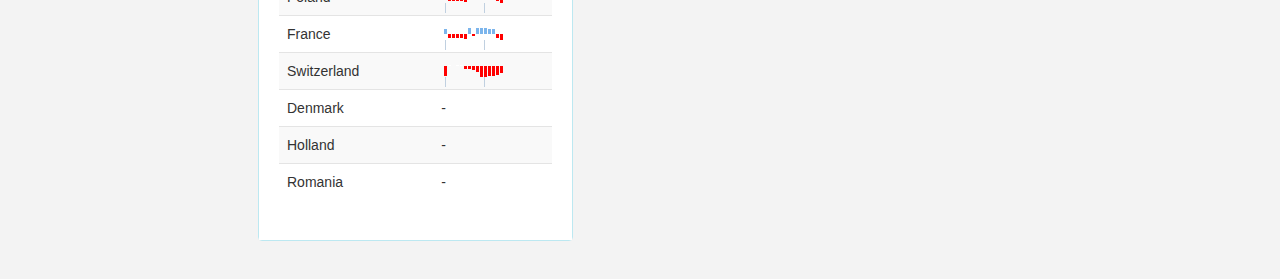
==== commit 00f8cc8d: "no message" ====
--- a/index.html
+++ b/index.html
@@ -1,7 +1,7 @@
 <!doctype html><!--[if lt IE 7]>
 <html class="no-js lt-ie9 lt-ie8 lt-ie7"> <![endif]--><!--[if IE 7]>
 <html class="no-js lt-ie9 lt-ie8"> <![endif]--><!--[if IE 8]>
-<html class="no-js lt-ie9"> <![endif]--><!--[if gt IE 8]><!--><html class="no-js"><!--<![endif]--><head><meta charset="utf-8"><meta http-equiv="X-UA-Compatible" content="IE=edge,chrome=1"><title>Meteo Manager Beta</title><meta name="description" content=""><meta name="viewport" content="width=device-width, initial-scale=1.0, user-scalable=no, minimum-scale=1.0, maximum-scale=1.0"><!-- Place favicon.ico and apple-touch-icon.png in the root directory --><link rel="stylesheet" href="styles/e6ed0402.vendor.css"><link rel="stylesheet" href="styles/df121579.main.css"><!-- Open Sans font from Google CDN --><link href="http://fonts.googleapis.com/css?family=Open+Sans:300italic,400italic,600italic,700italic,400,600,700,300&subset=latin" rel="stylesheet" type="text/css"><!-- 1. $BODY ======================================================================================
+<html class="no-js lt-ie9"> <![endif]--><!--[if gt IE 8]><!--><html class="no-js"><!--<![endif]--><head><meta charset="utf-8"><meta http-equiv="X-UA-Compatible" content="IE=edge,chrome=1"><title>Meteo Manager Beta</title><meta name="description" content=""><meta name="viewport" content="width=device-width, initial-scale=1.0, user-scalable=no, minimum-scale=1.0, maximum-scale=1.0"><!-- Place favicon.ico and apple-touch-icon.png in the root directory --><link rel="stylesheet" href="styles/e6ed0402.vendor.css"><link rel="stylesheet" href="styles/06b1429c.main.css"><!-- Open Sans font from Google CDN --><link href="http://fonts.googleapis.com/css?family=Open+Sans:300italic,400italic,600italic,700italic,400,600,700,300&subset=latin" rel="stylesheet" type="text/css"><!-- 1. $BODY ======================================================================================
 
 	Body
 
@@ -71,4 +71,4 @@
     ga('send', 'pageview');</script><!--[if lt IE 9]>
 <script src="bower_components/es5-shim/es5-shim.js"></script>
 <script src="bower_components/json3/lib/json3.min.js"></script>
-<![endif]--><script src="scripts/fe74797b.vendor.js"></script><script src="scripts/a3175397.scripts.js"></script>+<![endif]--><script src="scripts/0986925a.vendor.js"></script><script src="scripts/a499d028.scripts.js"></script>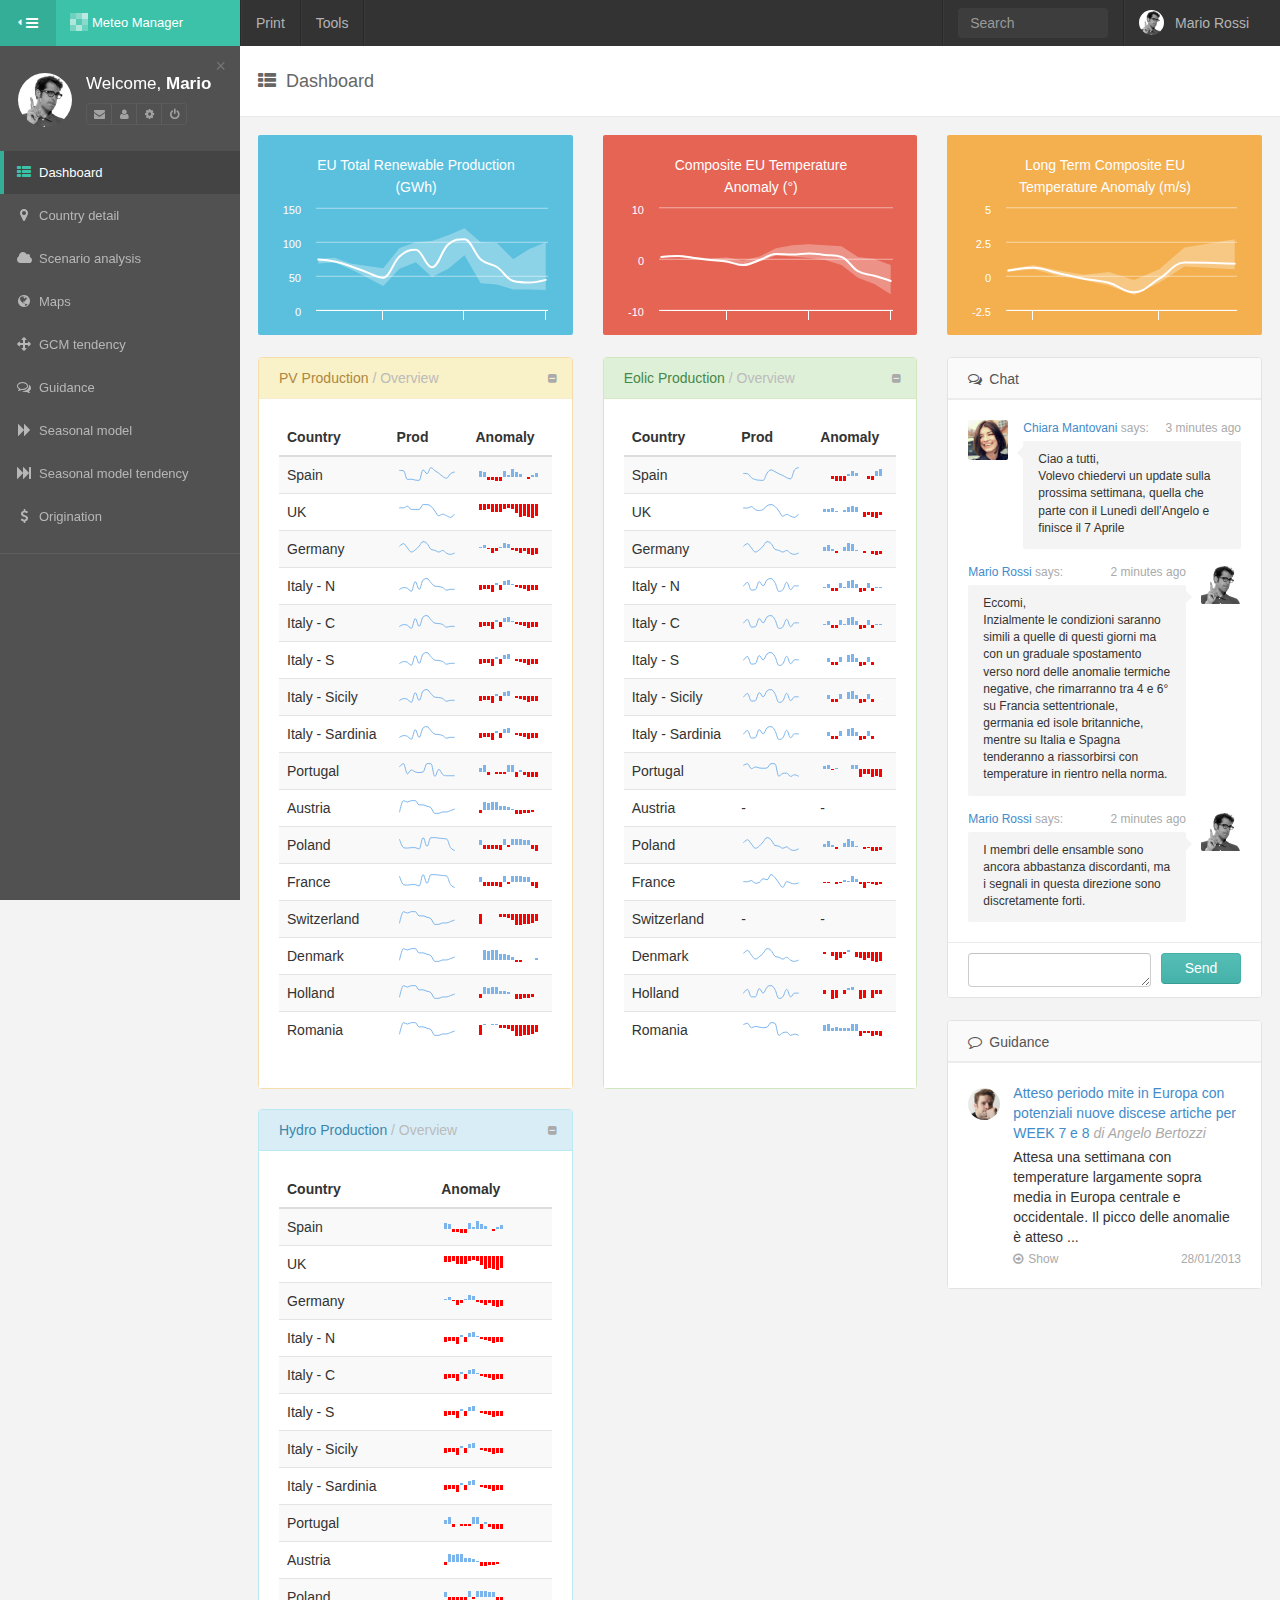
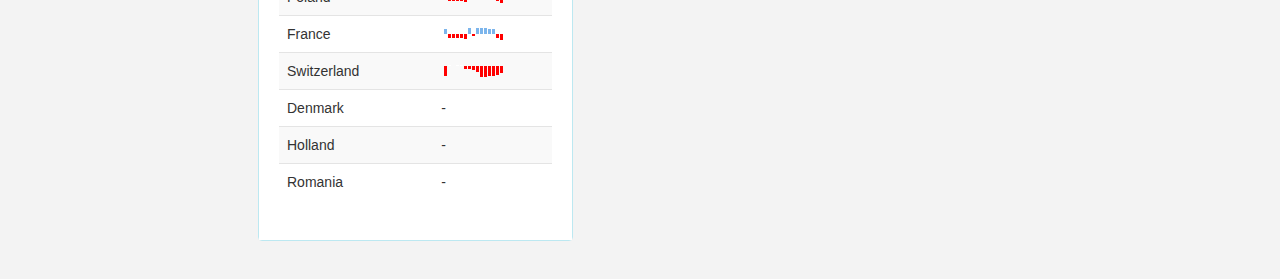
==== commit fe007329: "no message" ====
--- a/index.html
+++ b/index.html
@@ -1,7 +1,7 @@
 <!doctype html><!--[if lt IE 7]>
 <html class="no-js lt-ie9 lt-ie8 lt-ie7"> <![endif]--><!--[if IE 7]>
 <html class="no-js lt-ie9 lt-ie8"> <![endif]--><!--[if IE 8]>
-<html class="no-js lt-ie9"> <![endif]--><!--[if gt IE 8]><!--><html class="no-js"><!--<![endif]--><head><meta charset="utf-8"><meta http-equiv="X-UA-Compatible" content="IE=edge,chrome=1"><title>Meteo Manager Beta</title><meta name="description" content=""><meta name="viewport" content="width=device-width, initial-scale=1.0, user-scalable=no, minimum-scale=1.0, maximum-scale=1.0"><!-- Place favicon.ico and apple-touch-icon.png in the root directory --><link rel="stylesheet" href="styles/e6ed0402.vendor.css"><link rel="stylesheet" href="styles/06b1429c.main.css"><!-- Open Sans font from Google CDN --><link href="http://fonts.googleapis.com/css?family=Open+Sans:300italic,400italic,600italic,700italic,400,600,700,300&subset=latin" rel="stylesheet" type="text/css"><!-- 1. $BODY ======================================================================================
+<html class="no-js lt-ie9"> <![endif]--><!--[if gt IE 8]><!--><html class="no-js"><!--<![endif]--><head><meta charset="utf-8"><meta http-equiv="X-UA-Compatible" content="IE=edge,chrome=1"><title>Meteo Manager Beta</title><meta name="description" content=""><meta name="viewport" content="width=device-width, initial-scale=1.0, user-scalable=no, minimum-scale=1.0, maximum-scale=1.0"><!-- Place favicon.ico and apple-touch-icon.png in the root directory --><link rel="stylesheet" href="styles/e6ed0402.vendor.css"><link rel="stylesheet" href="styles/067a0d7b.main.css"><!-- Open Sans font from Google CDN --><link href="http://fonts.googleapis.com/css?family=Open+Sans:300italic,400italic,600italic,700italic,400,600,700,300&subset=latin" rel="stylesheet" type="text/css"><!-- 1. $BODY ======================================================================================
 
 	Body
 
@@ -71,4 +71,4 @@
     ga('send', 'pageview');</script><!--[if lt IE 9]>
 <script src="bower_components/es5-shim/es5-shim.js"></script>
 <script src="bower_components/json3/lib/json3.min.js"></script>
-<![endif]--><script src="scripts/0986925a.vendor.js"></script><script src="scripts/a499d028.scripts.js"></script>+<![endif]--><script src="scripts/0986925a.vendor.js"></script><script src="scripts/8ab7b542.scripts.js"></script>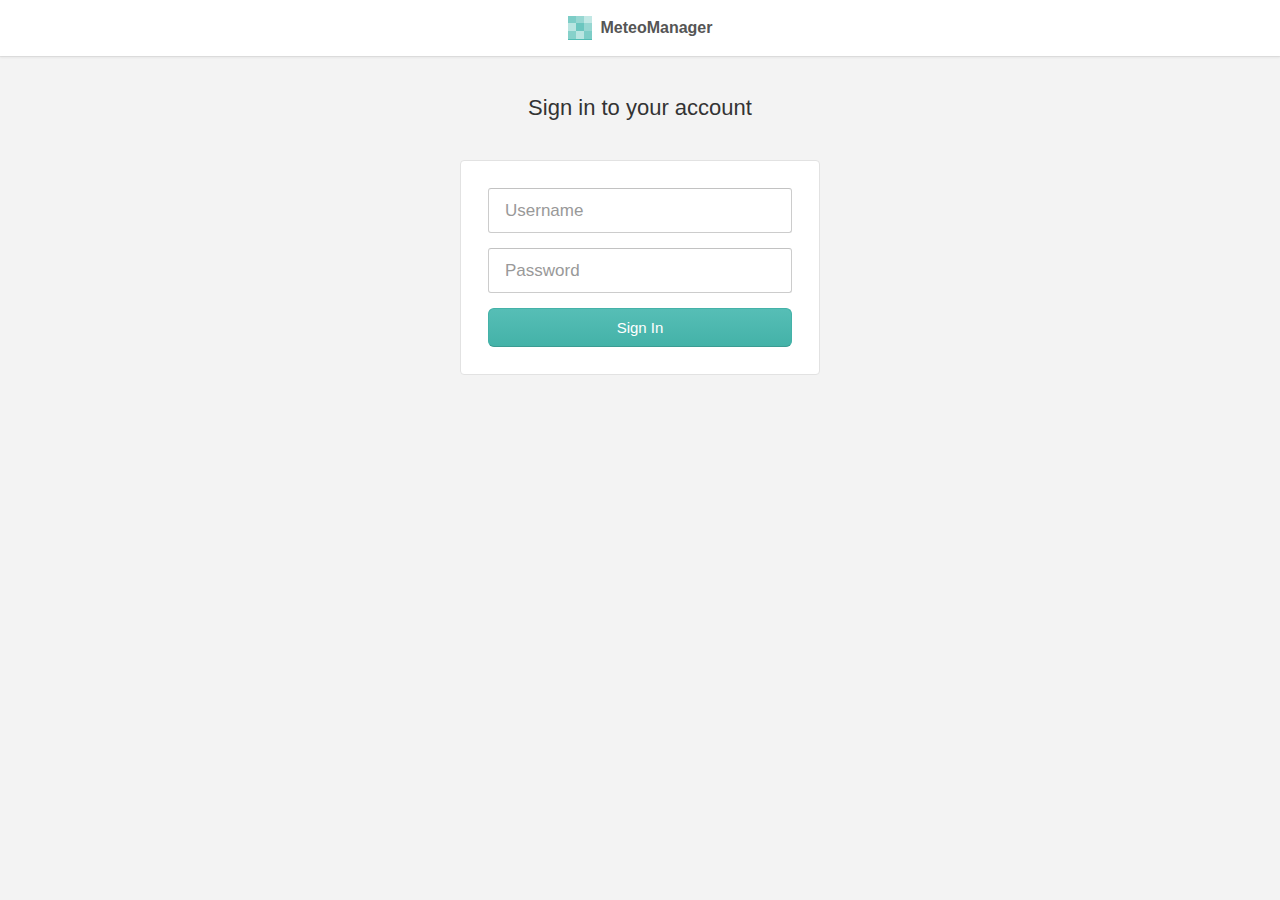
==== commit 54f2f017: "Services" ====
--- a/index.html
+++ b/index.html
@@ -1,7 +1,7 @@
 <!doctype html><!--[if lt IE 7]>
 <html class="no-js lt-ie9 lt-ie8 lt-ie7"> <![endif]--><!--[if IE 7]>
 <html class="no-js lt-ie9 lt-ie8"> <![endif]--><!--[if IE 8]>
-<html class="no-js lt-ie9"> <![endif]--><!--[if gt IE 8]><!--><html class="no-js"><!--<![endif]--><head><meta charset="utf-8"><meta http-equiv="X-UA-Compatible" content="IE=edge,chrome=1"><title>Meteo Manager Beta</title><meta name="description" content=""><meta name="viewport" content="width=device-width, initial-scale=1.0, user-scalable=no, minimum-scale=1.0, maximum-scale=1.0"><!-- Place favicon.ico and apple-touch-icon.png in the root directory --><link rel="stylesheet" href="styles/e6ed0402.vendor.css"><link rel="stylesheet" href="styles/067a0d7b.main.css"><!-- Open Sans font from Google CDN --><link href="http://fonts.googleapis.com/css?family=Open+Sans:300italic,400italic,600italic,700italic,400,600,700,300&subset=latin" rel="stylesheet" type="text/css"><!-- 1. $BODY ======================================================================================
+<html class="no-js lt-ie9"> <![endif]--><!--[if gt IE 8]><!--><html class="no-js"><!--<![endif]--><head><meta charset="utf-8"><meta http-equiv="X-UA-Compatible" content="IE=edge,chrome=1"><title>Meteo Manager Beta</title><meta name="description" content=""><meta name="viewport" content="width=device-width, initial-scale=1.0, user-scalable=no, minimum-scale=1.0, maximum-scale=1.0"><!-- Place favicon.ico and apple-touch-icon.png in the root directory --><link rel="stylesheet" href="styles/253f5623.vendor.css"><link rel="stylesheet" href="styles/0de41dc7.main.css"><!-- Open Sans font from Google CDN --><link href="http://fonts.googleapis.com/css?family=Open+Sans:300italic,400italic,600italic,700italic,400,600,700,300&subset=latin" rel="stylesheet" type="text/css"><!-- 1. $BODY ======================================================================================
 
 	Body
 
@@ -13,49 +13,10 @@
 	* 'main-navbar-fixed'  - Fixes the main navigation
 	* 'main-menu-fixed'    - Fixes the main menu
 	* 'main-menu-animated' - Animate main menu
---><body class="theme-asphalt main-menu-animated" ng-app="meteomanagerApp"><!--[if lt IE 7]>
+--><body class="theme-asphalt" ng-app="meteomanagerApp"><!--[if lt IE 7]>
 <p class="browsehappy">You are using an <strong>outdated</strong> browser. Please <a href="http://browsehappy.com/">upgrade
     your browser</a> to improve your experience.</p>
-<![endif]--><div id="main-wrapper"><!-- 2. $MAIN_NAVIGATION ===========================================================================
-
-	Main navigation
---><div id="main-navbar" class="navbar navbar-inverse" role="navigation"><!-- Main menu toggle --><button type="button" id="main-menu-toggle"><i class="navbar-icon fa fa-bars icon"></i><span class="hide-menu-text">HIDE MENU</span></button><div class="navbar-inner"><!-- Main navbar header --><div class="navbar-header"><!-- Logo --><a href="index.html" class="navbar-brand"><div><img alt="Pixel Admin" src="assets/images/pixel-admin/main-navbar-logo.png"></div>Meteo Manager</a> <!-- Main navbar toggle --> <button type="button" class="navbar-toggle collapsed" data-toggle="collapse" data-target="#main-navbar-collapse"><i class="navbar-icon fa fa-bars"></i></button></div><!-- / .navbar-header --><div id="main-navbar-collapse" class="collapse navbar-collapse main-navbar-collapse"><div><ul class="nav navbar-nav"><li><a href="#">Print</a></li><li class="dropdown"><a href="#" class="dropdown-toggle">Tools</a><ul class="dropdown-menu"><li><a href="#">Export as PDF</a></li><li><a href="#">Export as PNG</a></li><li class="divider"></li><li><a href="#">About</a></li></ul></li></ul><!-- / .navbar-nav --><div class="right clearfix"><ul class="nav navbar-nav pull-right right-navbar-nav"><!-- 3. $NAVBAR_ICON_BUTTONS =======================================================================
-
-                        Navbar Icon Buttons
-
-                        NOTE: .nav-icon-btn triggers a dropdown menu on desktop screens only. On small screens .nav-icon-btn acts like a hyperlink.
-
-                        Classes:
-                        * 'nav-icon-btn-info'
-                        * 'nav-icon-btn-success'
-                        * 'nav-icon-btn-warning'
-                        * 'nav-icon-btn-danger'
---><!-- /3. $END_NAVBAR_ICON_BUTTONS --><li><form class="navbar-form pull-left"><input type="text" class="form-control" placeholder="Search"></form></li><li class="dropdown"><a href="#" class="dropdown-toggle user-menu"><img src="assets/demo/avatars/1.jpg" alt=""> <span>Mario Rossi</span></a><ul class="dropdown-menu"><li><a href="#"><span class="label label-warning pull-right">New</span>Profile</a></li><li><a href="#"><span class="badge badge-primary pull-right">New</span>Account</a></li><li><a href="#"><i class="dropdown-icon fa fa-cog"></i>&nbsp;&nbsp;Settings</a></li><li class="divider"></li><li><a href="#"><i class="dropdown-icon fa fa-power-off"></i>&nbsp;&nbsp;Log Out</a></li></ul></li></ul><!-- / .navbar-nav --></div><!-- / .right --></div></div><!-- / #main-navbar-collapse --></div><!-- / .navbar-inner --></div><!-- / #main-navbar --><!-- 4. $MAIN_MENU =================================================================================
-
-		Main menu
-
-		Notes:
-		* to make the menu item active, add a class 'active' to the <li>
-		  example: <li class="active">...</li>
-		* multilevel submenu example:
-			<li class="mm-dropdown">
-			  <a href="#"><span class="mm-text">Submenu item text 1</span></a>
-			  <ul>
-				<li>...</li>
-				<li class="mm-dropdown">
-				  <a href="#"><span class="mm-text">Submenu item text 2</span></a>
-				  <ul>
-					<li>...</li>
-					...
-				  </ul>
-				</li>
-				...
-			  </ul>
-			</li>
---><div id="main-menu" role="navigation" ng-controller="MainMenuCtrl"><div id="main-menu-inner"><div class="menu-content top" id="menu-content-demo"><!-- Menu custom content demo
-                 CSS:        styles/pixel-admin-less/demo.less or styles/pixel-admin-scss/_demo.scss
-                 Javascript: html/assets/demo/demo.js
-             --><div><div class="text-bg"><span class="text-slim">Welcome,</span> <span class="text-semibold">Mario</span></div><img src="assets/demo/avatars/1.jpg" alt="" class=""><div class="btn-group"><a href="#" class="btn btn-xs btn-primary btn-outline dark"><i class="fa fa-envelope"></i></a> <a href="#" class="btn btn-xs btn-primary btn-outline dark"><i class="fa fa-user"></i></a> <a href="#" class="btn btn-xs btn-primary btn-outline dark"><i class="fa fa-cog"></i></a> <a href="#" class="btn btn-xs btn-danger btn-outline dark"><i class="fa fa-power-off"></i></a></div><a href="#" class="close">&times;</a></div></div><ul class="navigation"><li ng-class="{active: currentUrl === '/'}"><a href="#/"><i class="menu-icon fa fa-th-list"></i><span class="mm-text">Dashboard</span></a></li><li ng-class="{active: currentUrl === '/country-detail'}"><a href="#country-detail"><i class="menu-icon fa fa-map-marker"></i><span class="mm-text">Country detail</span></a></li><li><a href="#"><i class="menu-icon fa fa-cloud"></i><span class="mm-text">Scenario analysis</span></a></li><li><a href="#"><i class="menu-icon fa fa-globe"></i><span class="mm-text">Maps</span></a></li><li><a href="#"><i class="menu-icon fa fa-arrows"></i><span class="mm-text">GCM tendency</span></a></li><li><a href="#"><i class="menu-icon fa fa-comments-o"></i><span class="mm-text">Guidance</span></a></li><li><a href="#"><i class="menu-icon fa fa-forward"></i><span class="mm-text">Seasonal model</span></a></li><li><a href="#"><i class="menu-icon fa fa-fast-forward"></i><span class="mm-text">Seasonal model tendency</span></a></li><li><a href="#"><i class="menu-icon fa fa-dollar"></i><span class="mm-text">Origination</span></a></li></ul><!-- / .navigation --><div class="menu-content"></div></div><!-- / #main-menu-inner --></div><!-- / #main-menu --><!--ng-include ng-controller="MainmenuCtrl" src="'/views/partial/main_menu.html'" onload="pixelAdminInit()"></ng-include--><div id="content-wrapper" ng-view=""></div><div id="main-menu-bg"></div></div><!-- Google Analytics --><script>(function (i, s, o, g, r, a, m) {
+<![endif]--><ui-view></ui-view><!-- Google Analytics --><script>(function (i, s, o, g, r, a, m) {
         i['GoogleAnalyticsObject'] = r;
         i[r] = i[r] || function () {
             (i[r].q = i[r].q || []).push(arguments)
@@ -71,4 +32,4 @@
     ga('send', 'pageview');</script><!--[if lt IE 9]>
 <script src="bower_components/es5-shim/es5-shim.js"></script>
 <script src="bower_components/json3/lib/json3.min.js"></script>
-<![endif]--><script src="scripts/0986925a.vendor.js"></script><script src="scripts/8ab7b542.scripts.js"></script>+<![endif]--><script src="scripts/63c02044.vendor.js"></script><script src="scripts/e67fc57d.scripts.js"></script>--- a/styles/253f5623.vendor.css
+++ b/styles/253f5623.vendor.css
@@ -0,0 +1,18 @@
+@charset "UTF-8";/*!
+Animate.css - http://daneden.me/animate
+Licensed under the MIT license
+
+Copyright (c) 2013 Daniel Eden
+
+Permission is hereby granted, free of charge, to any person obtaining a copy of this software and associated documentation files (the "Software"), to deal in the Software without restriction, including without limitation the rights to use, copy, modify, merge, publish, distribute, sublicense, and/or sell copies of the Software, and to permit persons to whom the Software is furnished to do so, subject to the following conditions:
+
+The above copyright notice and this permission notice shall be included in all copies or substantial portions of the Software.
+
+THE SOFTWARE IS PROVIDED "AS IS", WITHOUT WARRANTY OF ANY KIND, EXPRESS OR IMPLIED, INCLUDING BUT NOT LIMITED TO THE WARRANTIES OF MERCHANTABILITY, FITNESS FOR A PARTICULAR PURPOSE AND NONINFRINGEMENT. IN NO EVENT SHALL THE AUTHORS OR COPYRIGHT HOLDERS BE LIABLE FOR ANY CLAIM, DAMAGES OR OTHER LIABILITY, WHETHER IN AN ACTION OF CONTRACT, TORT OR OTHERWISE, ARISING FROM, OUT OF OR IN CONNECTION WITH THE SOFTWARE OR THE USE OR OTHER DEALINGS IN THE SOFTWARE.
+*/.animated{-webkit-animation-duration:1s;animation-duration:1s;-webkit-animation-fill-mode:both;animation-fill-mode:both}.animated.infinite{-webkit-animation-iteration-count:infinite;animation-iteration-count:infinite}.animated.hinge{-webkit-animation-duration:2s;animation-duration:2s}@-webkit-keyframes bounce{0%,100%,20%,50%,80%{-webkit-transform:translateY(0);transform:translateY(0)}40%{-webkit-transform:translateY(-30px);transform:translateY(-30px)}60%{-webkit-transform:translateY(-15px);transform:translateY(-15px)}}@keyframes bounce{0%,100%,20%,50%,80%{-webkit-transform:translateY(0);-ms-transform:translateY(0);transform:translateY(0)}40%{-webkit-transform:translateY(-30px);-ms-transform:translateY(-30px);transform:translateY(-30px)}60%{-webkit-transform:translateY(-15px);-ms-transform:translateY(-15px);transform:translateY(-15px)}}.bounce{-webkit-animation-name:bounce;animation-name:bounce}@-webkit-keyframes flash{0%,100%,50%{opacity:1}25%,75%{opacity:0}}@keyframes flash{0%,100%,50%{opacity:1}25%,75%{opacity:0}}.flash{-webkit-animation-name:flash;animation-name:flash}@-webkit-keyframes pulse{0%{-webkit-transform:scale(1);transform:scale(1)}50%{-webkit-transform:scale(1.1);transform:scale(1.1)}100%{-webkit-transform:scale(1);transform:scale(1)}}@keyframes pulse{0%{-webkit-transform:scale(1);-ms-transform:scale(1);transform:scale(1)}50%{-webkit-transform:scale(1.1);-ms-transform:scale(1.1);transform:scale(1.1)}100%{-webkit-transform:scale(1);-ms-transform:scale(1);transform:scale(1)}}.pulse{-webkit-animation-name:pulse;animation-name:pulse}@-webkit-keyframes rubberBand{0%{-webkit-transform:scale(1);transform:scale(1)}30%{-webkit-transform:scaleX(1.25) scaleY(0.75);transform:scaleX(1.25) scaleY(0.75)}40%{-webkit-transform:scaleX(0.75) scaleY(1.25);transform:scaleX(0.75) scaleY(1.25)}60%{-webkit-transform:scaleX(1.15) scaleY(0.85);transform:scaleX(1.15) scaleY(0.85)}100%{-webkit-transform:scale(1);transform:scale(1)}}@keyframes rubberBand{0%{-webkit-transform:scale(1);-ms-transform:scale(1);transform:scale(1)}30%{-webkit-transform:scaleX(1.25) scaleY(0.75);-ms-transform:scaleX(1.25) scaleY(0.75);transform:scaleX(1.25) scaleY(0.75)}40%{-webkit-transform:scaleX(0.75) scaleY(1.25);-ms-transform:scaleX(0.75) scaleY(1.25);transform:scaleX(0.75) scaleY(1.25)}60%{-webkit-transform:scaleX(1.15) scaleY(0.85);-ms-transform:scaleX(1.15) scaleY(0.85);transform:scaleX(1.15) scaleY(0.85)}100%{-webkit-transform:scale(1);-ms-transform:scale(1);transform:scale(1)}}.rubberBand{-webkit-animation-name:rubberBand;animation-name:rubberBand}@-webkit-keyframes shake{0%,100%{-webkit-transform:translateX(0);transform:translateX(0)}10%,30%,50%,70%,90%{-webkit-transform:translateX(-10px);transform:translateX(-10px)}20%,40%,60%,80%{-webkit-transform:translateX(10px);transform:translateX(10px)}}@keyframes shake{0%,100%{-webkit-transform:translateX(0);-ms-transform:translateX(0);transform:translateX(0)}10%,30%,50%,70%,90%{-webkit-transform:translateX(-10px);-ms-transform:translateX(-10px);transform:translateX(-10px)}20%,40%,60%,80%{-webkit-transform:translateX(10px);-ms-transform:translateX(10px);transform:translateX(10px)}}.shake{-webkit-animation-name:shake;animation-name:shake}@-webkit-keyframes swing{20%{-webkit-transform:rotate(15deg);transform:rotate(15deg)}40%{-webkit-transform:rotate(-10deg);transform:rotate(-10deg)}60%{-webkit-transform:rotate(5deg);transform:rotate(5deg)}80%{-webkit-transform:rotate(-5deg);transform:rotate(-5deg)}100%{-webkit-transform:rotate(0deg);transform:rotate(0deg)}}@keyframes swing{20%{-webkit-transform:rotate(15deg);-ms-transform:rotate(15deg);transform:rotate(15deg)}40%{-webkit-transform:rotate(-10deg);-ms-transform:rotate(-10deg);transform:rotate(-10deg)}60%{-webkit-transform:rotate(5deg);-ms-transform:rotate(5deg);transform:rotate(5deg)}80%{-webkit-transform:rotate(-5deg);-ms-transform:rotate(-5deg);transform:rotate(-5deg)}100%{-webkit-transform:rotate(0deg);-ms-transform:rotate(0deg);transform:rotate(0deg)}}.swing{-webkit-transform-origin:top center;-ms-transform-origin:top center;transform-origin:top center;-webkit-animation-name:swing;animation-name:swing}@-webkit-keyframes tada{0%{-webkit-transform:scale(1);transform:scale(1)}10%,20%{-webkit-transform:scale(0.9) rotate(-3deg);transform:scale(0.9) rotate(-3deg)}30%,50%,70%,90%{-webkit-transform:scale(1.1) rotate(3deg);transform:scale(1.1) rotate(3deg)}40%,60%,80%{-webkit-transform:scale(1.1) rotate(-3deg);transform:scale(1.1) rotate(-3deg)}100%{-webkit-transform:scale(1) rotate(0);transform:scale(1) rotate(0)}}@keyframes tada{0%{-webkit-transform:scale(1);-ms-transform:scale(1);transform:scale(1)}10%,20%{-webkit-transform:scale(0.9) rotate(-3deg);-ms-transform:scale(0.9) rotate(-3deg);transform:scale(0.9) rotate(-3deg)}30%,50%,70%,90%{-webkit-transform:scale(1.1) rotate(3deg);-ms-transform:scale(1.1) rotate(3deg);transform:scale(1.1) rotate(3deg)}40%,60%,80%{-webkit-transform:scale(1.1) rotate(-3deg);-ms-transform:scale(1.1) rotate(-3deg);transform:scale(1.1) rotate(-3deg)}100%{-webkit-transform:scale(1) rotate(0);-ms-transform:scale(1) rotate(0);transform:scale(1) rotate(0)}}.tada{-webkit-animation-name:tada;animation-name:tada}@-webkit-keyframes wobble{0%{-webkit-transform:translateX(0%);transform:translateX(0%)}15%{-webkit-transform:translateX(-25%) rotate(-5deg);transform:translateX(-25%) rotate(-5deg)}30%{-webkit-transform:translateX(20%) rotate(3deg);transform:translateX(20%) rotate(3deg)}45%{-webkit-transform:translateX(-15%) rotate(-3deg);transform:translateX(-15%) rotate(-3deg)}60%{-webkit-transform:translateX(10%) rotate(2deg);transform:translateX(10%) rotate(2deg)}75%{-webkit-transform:translateX(-5%) rotate(-1deg);transform:translateX(-5%) rotate(-1deg)}100%{-webkit-transform:translateX(0%);transform:translateX(0%)}}@keyframes wobble{0%{-webkit-transform:translateX(0%);-ms-transform:translateX(0%);transform:translateX(0%)}15%{-webkit-transform:translateX(-25%) rotate(-5deg);-ms-transform:translateX(-25%) rotate(-5deg);transform:translateX(-25%) rotate(-5deg)}30%{-webkit-transform:translateX(20%) rotate(3deg);-ms-transform:translateX(20%) rotate(3deg);transform:translateX(20%) rotate(3deg)}45%{-webkit-transform:translateX(-15%) rotate(-3deg);-ms-transform:translateX(-15%) rotate(-3deg);transform:translateX(-15%) rotate(-3deg)}60%{-webkit-transform:translateX(10%) rotate(2deg);-ms-transform:translateX(10%) rotate(2deg);transform:translateX(10%) rotate(2deg)}75%{-webkit-transform:translateX(-5%) rotate(-1deg);-ms-transform:translateX(-5%) rotate(-1deg);transform:translateX(-5%) rotate(-1deg)}100%{-webkit-transform:translateX(0%);-ms-transform:translateX(0%);transform:translateX(0%)}}.wobble{-webkit-animation-name:wobble;animation-name:wobble}@-webkit-keyframes bounceIn{0%{opacity:0;-webkit-transform:scale(.3);transform:scale(.3)}50%{opacity:1;-webkit-transform:scale(1.05);transform:scale(1.05)}70%{-webkit-transform:scale(.9);transform:scale(.9)}100%{opacity:1;-webkit-transform:scale(1);transform:scale(1)}}@keyframes bounceIn{0%{opacity:0;-webkit-transform:scale(.3);-ms-transform:scale(.3);transform:scale(.3)}50%{opacity:1;-webkit-transform:scale(1.05);-ms-transform:scale(1.05);transform:scale(1.05)}70%{-webkit-transform:scale(.9);-ms-transform:scale(.9);transform:scale(.9)}100%{opacity:1;-webkit-transform:scale(1);-ms-transform:scale(1);transform:scale(1)}}.bounceIn{-webkit-animation-name:bounceIn;animation-name:bounceIn}@-webkit-keyframes bounceInDown{0%{opacity:0;-webkit-transform:translateY(-2000px);transform:translateY(-2000px)}60%{opacity:1;-webkit-transform:translateY(30px);transform:translateY(30px)}80%{-webkit-transform:translateY(-10px);transform:translateY(-10px)}100%{-webkit-transform:translateY(0);transform:translateY(0)}}@keyframes bounceInDown{0%{opacity:0;-webkit-transform:translateY(-2000px);-ms-transform:translateY(-2000px);transform:translateY(-2000px)}60%{opacity:1;-webkit-transform:translateY(30px);-ms-transform:translateY(30px);transform:translateY(30px)}80%{-webkit-transform:translateY(-10px);-ms-transform:translateY(-10px);transform:translateY(-10px)}100%{-webkit-transform:translateY(0);-ms-transform:translateY(0);transform:translateY(0)}}.bounceInDown{-webkit-animation-name:bounceInDown;animation-name:bounceInDown}@-webkit-keyframes bounceInLeft{0%{opacity:0;-webkit-transform:translateX(-2000px);transform:translateX(-2000px)}60%{opacity:1;-webkit-transform:translateX(30px);transform:translateX(30px)}80%{-webkit-transform:translateX(-10px);transform:translateX(-10px)}100%{-webkit-transform:translateX(0);transform:translateX(0)}}@keyframes bounceInLeft{0%{opacity:0;-webkit-transform:translateX(-2000px);-ms-transform:translateX(-2000px);transform:translateX(-2000px)}60%{opacity:1;-webkit-transform:translateX(30px);-ms-transform:translateX(30px);transform:translateX(30px)}80%{-webkit-transform:translateX(-10px);-ms-transform:translateX(-10px);transform:translateX(-10px)}100%{-webkit-transform:translateX(0);-ms-transform:translateX(0);transform:translateX(0)}}.bounceInLeft{-webkit-animation-name:bounceInLeft;animation-name:bounceInLeft}@-webkit-keyframes bounceInRight{0%{opacity:0;-webkit-transform:translateX(2000px);transform:translateX(2000px)}60%{opacity:1;-webkit-transform:translateX(-30px);transform:translateX(-30px)}80%{-webkit-transform:translateX(10px);transform:translateX(10px)}100%{-webkit-transform:translateX(0);transform:translateX(0)}}@keyframes bounceInRight{0%{opacity:0;-webkit-transform:translateX(2000px);-ms-transform:translateX(2000px);transform:translateX(2000px)}60%{opacity:1;-webkit-transform:translateX(-30px);-ms-transform:translateX(-30px);transform:translateX(-30px)}80%{-webkit-transform:translateX(10px);-ms-transform:translateX(10px);transform:translateX(10px)}100%{-webkit-transform:translateX(0);-ms-transform:translateX(0);transform:translateX(0)}}.bounceInRight{-webkit-animation-name:bounceInRight;animation-name:bounceInRight}@-webkit-keyframes bounceInUp{0%{opacity:0;-webkit-transform:translateY(2000px);transform:translateY(2000px)}60%{opacity:1;-webkit-transform:translateY(-30px);transform:translateY(-30px)}80%{-webkit-transform:translateY(10px);transform:translateY(10px)}100%{-webkit-transform:translateY(0);transform:translateY(0)}}@keyframes bounceInUp{0%{opacity:0;-webkit-transform:translateY(2000px);-ms-transform:translateY(2000px);transform:translateY(2000px)}60%{opacity:1;-webkit-transform:translateY(-30px);-ms-transform:translateY(-30px);transform:translateY(-30px)}80%{-webkit-transform:translateY(10px);-ms-transform:translateY(10px);transform:translateY(10px)}100%{-webkit-transform:translateY(0);-ms-transform:translateY(0);transform:translateY(0)}}.bounceInUp{-webkit-animation-name:bounceInUp;animation-name:bounceInUp}@-webkit-keyframes bounceOut{0%{-webkit-transform:scale(1);transform:scale(1)}25%{-webkit-transform:scale(.95);transform:scale(.95)}50%{opacity:1;-webkit-transform:scale(1.1);transform:scale(1.1)}100%{opacity:0;-webkit-transform:scale(.3);transform:scale(.3)}}@keyframes bounceOut{0%{-webkit-transform:scale(1);-ms-transform:scale(1);transform:scale(1)}25%{-webkit-transform:scale(.95);-ms-transform:scale(.95);transform:scale(.95)}50%{opacity:1;-webkit-transform:scale(1.1);-ms-transform:scale(1.1);transform:scale(1.1)}100%{opacity:0;-webkit-transform:scale(.3);-ms-transform:scale(.3);transform:scale(.3)}}.bounceOut{-webkit-animation-name:bounceOut;animation-name:bounceOut}@-webkit-keyframes bounceOutDown{0%{-webkit-transform:translateY(0);transform:translateY(0)}20%{opacity:1;-webkit-transform:translateY(-20px);transform:translateY(-20px)}100%{opacity:0;-webkit-transform:translateY(2000px);transform:translateY(2000px)}}@keyframes bounceOutDown{0%{-webkit-transform:translateY(0);-ms-transform:translateY(0);transform:translateY(0)}20%{opacity:1;-webkit-transform:translateY(-20px);-ms-transform:translateY(-20px);transform:translateY(-20px)}100%{opacity:0;-webkit-transform:translateY(2000px);-ms-transform:translateY(2000px);transform:translateY(2000px)}}.bounceOutDown{-webkit-animation-name:bounceOutDown;animation-name:bounceOutDown}@-webkit-keyframes bounceOutLeft{0%{-webkit-transform:translateX(0);transform:translateX(0)}20%{opacity:1;-webkit-transform:translateX(20px);transform:translateX(20px)}100%{opacity:0;-webkit-transform:translateX(-2000px);transform:translateX(-2000px)}}@keyframes bounceOutLeft{0%{-webkit-transform:translateX(0);-ms-transform:translateX(0);transform:translateX(0)}20%{opacity:1;-webkit-transform:translateX(20px);-ms-transform:translateX(20px);transform:translateX(20px)}100%{opacity:0;-webkit-transform:translateX(-2000px);-ms-transform:translateX(-2000px);transform:translateX(-2000px)}}.bounceOutLeft{-webkit-animation-name:bounceOutLeft;animation-name:bounceOutLeft}@-webkit-keyframes bounceOutRight{0%{-webkit-transform:translateX(0);transform:translateX(0)}20%{opacity:1;-webkit-transform:translateX(-20px);transform:translateX(-20px)}100%{opacity:0;-webkit-transform:translateX(2000px);transform:translateX(2000px)}}@keyframes bounceOutRight{0%{-webkit-transform:translateX(0);-ms-transform:translateX(0);transform:translateX(0)}20%{opacity:1;-webkit-transform:translateX(-20px);-ms-transform:translateX(-20px);transform:translateX(-20px)}100%{opacity:0;-webkit-transform:translateX(2000px);-ms-transform:translateX(2000px);transform:translateX(2000px)}}.bounceOutRight{-webkit-animation-name:bounceOutRight;animation-name:bounceOutRight}@-webkit-keyframes bounceOutUp{0%{-webkit-transform:translateY(0);transform:translateY(0)}20%{opacity:1;-webkit-transform:translateY(20px);transform:translateY(20px)}100%{opacity:0;-webkit-transform:translateY(-2000px);transform:translateY(-2000px)}}@keyframes bounceOutUp{0%{-webkit-transform:translateY(0);-ms-transform:translateY(0);transform:translateY(0)}20%{opacity:1;-webkit-transform:translateY(20px);-ms-transform:translateY(20px);transform:translateY(20px)}100%{opacity:0;-webkit-transform:translateY(-2000px);-ms-transform:translateY(-2000px);transform:translateY(-2000px)}}.bounceOutUp{-webkit-animation-name:bounceOutUp;animation-name:bounceOutUp}@-webkit-keyframes fadeIn{0%{opacity:0}100%{opacity:1}}@keyframes fadeIn{0%{opacity:0}100%{opacity:1}}.fadeIn{-webkit-animation-name:fadeIn;animation-name:fadeIn}@-webkit-keyframes fadeInDown{0%{opacity:0;-webkit-transform:translateY(-20px);transform:translateY(-20px)}100%{opacity:1;-webkit-transform:translateY(0);transform:translateY(0)}}@keyframes fadeInDown{0%{opacity:0;-webkit-transform:translateY(-20px);-ms-transform:translateY(-20px);transform:translateY(-20px)}100%{opacity:1;-webkit-transform:translateY(0);-ms-transform:translateY(0);transform:translateY(0)}}.fadeInDown{-webkit-animation-name:fadeInDown;animation-name:fadeInDown}@-webkit-keyframes fadeInDownBig{0%{opacity:0;-webkit-transform:translateY(-2000px);transform:translateY(-2000px)}100%{opacity:1;-webkit-transform:translateY(0);transform:translateY(0)}}@keyframes fadeInDownBig{0%{opacity:0;-webkit-transform:translateY(-2000px);-ms-transform:translateY(-2000px);transform:translateY(-2000px)}100%{opacity:1;-webkit-transform:translateY(0);-ms-transform:translateY(0);transform:translateY(0)}}.fadeInDownBig{-webkit-animation-name:fadeInDownBig;animation-name:fadeInDownBig}@-webkit-keyframes fadeInLeft{0%{opacity:0;-webkit-transform:translateX(-20px);transform:translateX(-20px)}100%{opacity:1;-webkit-transform:translateX(0);transform:translateX(0)}}@keyframes fadeInLeft{0%{opacity:0;-webkit-transform:translateX(-20px);-ms-transform:translateX(-20px);transform:translateX(-20px)}100%{opacity:1;-webkit-transform:translateX(0);-ms-transform:translateX(0);transform:translateX(0)}}.fadeInLeft{-webkit-animation-name:fadeInLeft;animation-name:fadeInLeft}@-webkit-keyframes fadeInLeftBig{0%{opacity:0;-webkit-transform:translateX(-2000px);transform:translateX(-2000px)}100%{opacity:1;-webkit-transform:translateX(0);transform:translateX(0)}}@keyframes fadeInLeftBig{0%{opacity:0;-webkit-transform:translateX(-2000px);-ms-transform:translateX(-2000px);transform:translateX(-2000px)}100%{opacity:1;-webkit-transform:translateX(0);-ms-transform:translateX(0);transform:translateX(0)}}.fadeInLeftBig{-webkit-animation-name:fadeInLeftBig;animation-name:fadeInLeftBig}@-webkit-keyframes fadeInRight{0%{opacity:0;-webkit-transform:translateX(20px);transform:translateX(20px)}100%{opacity:1;-webkit-transform:translateX(0);transform:translateX(0)}}@keyframes fadeInRight{0%{opacity:0;-webkit-transform:translateX(20px);-ms-transform:translateX(20px);transform:translateX(20px)}100%{opacity:1;-webkit-transform:translateX(0);-ms-transform:translateX(0);transform:translateX(0)}}.fadeInRight{-webkit-animation-name:fadeInRight;animation-name:fadeInRight}@-webkit-keyframes fadeInRightBig{0%{opacity:0;-webkit-transform:translateX(2000px);transform:translateX(2000px)}100%{opacity:1;-webkit-transform:translateX(0);transform:translateX(0)}}@keyframes fadeInRightBig{0%{opacity:0;-webkit-transform:translateX(2000px);-ms-transform:translateX(2000px);transform:translateX(2000px)}100%{opacity:1;-webkit-transform:translateX(0);-ms-transform:translateX(0);transform:translateX(0)}}.fadeInRightBig{-webkit-animation-name:fadeInRightBig;animation-name:fadeInRightBig}@-webkit-keyframes fadeInUp{0%{opacity:0;-webkit-transform:translateY(20px);transform:translateY(20px)}100%{opacity:1;-webkit-transform:translateY(0);transform:translateY(0)}}@keyframes fadeInUp{0%{opacity:0;-webkit-transform:translateY(20px);-ms-transform:translateY(20px);transform:translateY(20px)}100%{opacity:1;-webkit-transform:translateY(0);-ms-transform:translateY(0);transform:translateY(0)}}.fadeInUp{-webkit-animation-name:fadeInUp;animation-name:fadeInUp}@-webkit-keyframes fadeInUpBig{0%{opacity:0;-webkit-transform:translateY(2000px);transform:translateY(2000px)}100%{opacity:1;-webkit-transform:translateY(0);transform:translateY(0)}}@keyframes fadeInUpBig{0%{opacity:0;-webkit-transform:translateY(2000px);-ms-transform:translateY(2000px);transform:translateY(2000px)}100%{opacity:1;-webkit-transform:translateY(0);-ms-transform:translateY(0);transform:translateY(0)}}.fadeInUpBig{-webkit-animation-name:fadeInUpBig;animation-name:fadeInUpBig}@-webkit-keyframes fadeOut{0%{opacity:1}100%{opacity:0}}@keyframes fadeOut{0%{opacity:1}100%{opacity:0}}.fadeOut{-webkit-animation-name:fadeOut;animation-name:fadeOut}@-webkit-keyframes fadeOutDown{0%{opacity:1;-webkit-transform:translateY(0);transform:translateY(0)}100%{opacity:0;-webkit-transform:translateY(20px);transform:translateY(20px)}}@keyframes fadeOutDown{0%{opacity:1;-webkit-transform:translateY(0);-ms-transform:translateY(0);transform:translateY(0)}100%{opacity:0;-webkit-transform:translateY(20px);-ms-transform:translateY(20px);transform:translateY(20px)}}.fadeOutDown{-webkit-animation-name:fadeOutDown;animation-name:fadeOutDown}@-webkit-keyframes fadeOutDownBig{0%{opacity:1;-webkit-transform:translateY(0);transform:translateY(0)}100%{opacity:0;-webkit-transform:translateY(2000px);transform:translateY(2000px)}}@keyframes fadeOutDownBig{0%{opacity:1;-webkit-transform:translateY(0);-ms-transform:translateY(0);transform:translateY(0)}100%{opacity:0;-webkit-transform:translateY(2000px);-ms-transform:translateY(2000px);transform:translateY(2000px)}}.fadeOutDownBig{-webkit-animation-name:fadeOutDownBig;animation-name:fadeOutDownBig}@-webkit-keyframes fadeOutLeft{0%{opacity:1;-webkit-transform:translateX(0);transform:translateX(0)}100%{opacity:0;-webkit-transform:translateX(-20px);transform:translateX(-20px)}}@keyframes fadeOutLeft{0%{opacity:1;-webkit-transform:translateX(0);-ms-transform:translateX(0);transform:translateX(0)}100%{opacity:0;-webkit-transform:translateX(-20px);-ms-transform:translateX(-20px);transform:translateX(-20px)}}.fadeOutLeft{-webkit-animation-name:fadeOutLeft;animation-name:fadeOutLeft}@-webkit-keyframes fadeOutLeftBig{0%{opacity:1;-webkit-transform:translateX(0);transform:translateX(0)}100%{opacity:0;-webkit-transform:translateX(-2000px);transform:translateX(-2000px)}}@keyframes fadeOutLeftBig{0%{opacity:1;-webkit-transform:translateX(0);-ms-transform:translateX(0);transform:translateX(0)}100%{opacity:0;-webkit-transform:translateX(-2000px);-ms-transform:translateX(-2000px);transform:translateX(-2000px)}}.fadeOutLeftBig{-webkit-animation-name:fadeOutLeftBig;animation-name:fadeOutLeftBig}@-webkit-keyframes fadeOutRight{0%{opacity:1;-webkit-transform:translateX(0);transform:translateX(0)}100%{opacity:0;-webkit-transform:translateX(20px);transform:translateX(20px)}}@keyframes fadeOutRight{0%{opacity:1;-webkit-transform:translateX(0);-ms-transform:translateX(0);transform:translateX(0)}100%{opacity:0;-webkit-transform:translateX(20px);-ms-transform:translateX(20px);transform:translateX(20px)}}.fadeOutRight{-webkit-animation-name:fadeOutRight;animation-name:fadeOutRight}@-webkit-keyframes fadeOutRightBig{0%{opacity:1;-webkit-transform:translateX(0);transform:translateX(0)}100%{opacity:0;-webkit-transform:translateX(2000px);transform:translateX(2000px)}}@keyframes fadeOutRightBig{0%{opacity:1;-webkit-transform:translateX(0);-ms-transform:translateX(0);transform:translateX(0)}100%{opacity:0;-webkit-transform:translateX(2000px);-ms-transform:translateX(2000px);transform:translateX(2000px)}}.fadeOutRightBig{-webkit-animation-name:fadeOutRightBig;animation-name:fadeOutRightBig}@-webkit-keyframes fadeOutUp{0%{opacity:1;-webkit-transform:translateY(0);transform:translateY(0)}100%{opacity:0;-webkit-transform:translateY(-20px);transform:translateY(-20px)}}@keyframes fadeOutUp{0%{opacity:1;-webkit-transform:translateY(0);-ms-transform:translateY(0);transform:translateY(0)}100%{opacity:0;-webkit-transform:translateY(-20px);-ms-transform:translateY(-20px);transform:translateY(-20px)}}.fadeOutUp{-webkit-animation-name:fadeOutUp;animation-name:fadeOutUp}@-webkit-keyframes fadeOutUpBig{0%{opacity:1;-webkit-transform:translateY(0);transform:translateY(0)}100%{opacity:0;-webkit-transform:translateY(-2000px);transform:translateY(-2000px)}}@keyframes fadeOutUpBig{0%{opacity:1;-webkit-transform:translateY(0);-ms-transform:translateY(0);transform:translateY(0)}100%{opacity:0;-webkit-transform:translateY(-2000px);-ms-transform:translateY(-2000px);transform:translateY(-2000px)}}.fadeOutUpBig{-webkit-animation-name:fadeOutUpBig;animation-name:fadeOutUpBig}@-webkit-keyframes flip{0%{-webkit-transform:perspective(400px) translateZ(0) rotateY(0) scale(1);transform:perspective(400px) translateZ(0) rotateY(0) scale(1);-webkit-animation-timing-function:ease-out;animation-timing-function:ease-out}40%{-webkit-transform:perspective(400px) translateZ(150px) rotateY(170deg) scale(1);transform:perspective(400px) translateZ(150px) rotateY(170deg) scale(1);-webkit-animation-timing-function:ease-out;animation-timing-function:ease-out}50%{-webkit-transform:perspective(400px) translateZ(150px) rotateY(190deg) scale(1);transform:perspective(400px) translateZ(150px) rotateY(190deg) scale(1);-webkit-animation-timing-function:ease-in;animation-timing-function:ease-in}80%{-webkit-transform:perspective(400px) translateZ(0) rotateY(360deg) scale(.95);transform:perspective(400px) translateZ(0) rotateY(360deg) scale(.95);-webkit-animation-timing-function:ease-in;animation-timing-function:ease-in}100%{-webkit-transform:perspective(400px) translateZ(0) rotateY(360deg) scale(1);transform:perspective(400px) translateZ(0) rotateY(360deg) scale(1);-webkit-animation-timing-function:ease-in;animation-timing-function:ease-in}}@keyframes flip{0%{-webkit-transform:perspective(400px) translateZ(0) rotateY(0) scale(1);-ms-transform:perspective(400px) translateZ(0) rotateY(0) scale(1);transform:perspective(400px) translateZ(0) rotateY(0) scale(1);-webkit-animation-timing-function:ease-out;animation-timing-function:ease-out}40%{-webkit-transform:perspective(400px) translateZ(150px) rotateY(170deg) scale(1);-ms-transform:perspective(400px) translateZ(150px) rotateY(170deg) scale(1);transform:perspective(400px) translateZ(150px) rotateY(170deg) scale(1);-webkit-animation-timing-function:ease-out;animation-timing-function:ease-out}50%{-webkit-transform:perspective(400px) translateZ(150px) rotateY(190deg) scale(1);-ms-transform:perspective(400px) translateZ(150px) rotateY(190deg) scale(1);transform:perspective(400px) translateZ(150px) rotateY(190deg) scale(1);-webkit-animation-timing-function:ease-in;animation-timing-function:ease-in}80%{-webkit-transform:perspective(400px) translateZ(0) rotateY(360deg) scale(.95);-ms-transform:perspective(400px) translateZ(0) rotateY(360deg) scale(.95);transform:perspective(400px) translateZ(0) rotateY(360deg) scale(.95);-webkit-animation-timing-function:ease-in;animation-timing-function:ease-in}100%{-webkit-transform:perspective(400px) translateZ(0) rotateY(360deg) scale(1);-ms-transform:perspective(400px) translateZ(0) rotateY(360deg) scale(1);transform:perspective(400px) translateZ(0) rotateY(360deg) scale(1);-webkit-animation-timing-function:ease-in;animation-timing-function:ease-in}}.animated.flip{-webkit-backface-visibility:visible;-ms-backface-visibility:visible;backface-visibility:visible;-webkit-animation-name:flip;animation-name:flip}@-webkit-keyframes flipInX{0%{-webkit-transform:perspective(400px) rotateX(90deg);transform:perspective(400px) rotateX(90deg);opacity:0}40%{-webkit-transform:perspective(400px) rotateX(-10deg);transform:perspective(400px) rotateX(-10deg)}70%{-webkit-transform:perspective(400px) rotateX(10deg);transform:perspective(400px) rotateX(10deg)}100%{-webkit-transform:perspective(400px) rotateX(0deg);transform:perspective(400px) rotateX(0deg);opacity:1}}@keyframes flipInX{0%{-webkit-transform:perspective(400px) rotateX(90deg);-ms-transform:perspective(400px) rotateX(90deg);transform:perspective(400px) rotateX(90deg);opacity:0}40%{-webkit-transform:perspective(400px) rotateX(-10deg);-ms-transform:perspective(400px) rotateX(-10deg);transform:perspective(400px) rotateX(-10deg)}70%{-webkit-transform:perspective(400px) rotateX(10deg);-ms-transform:perspective(400px) rotateX(10deg);transform:perspective(400px) rotateX(10deg)}100%{-webkit-transform:perspective(400px) rotateX(0deg);-ms-transform:perspective(400px) rotateX(0deg);transform:perspective(400px) rotateX(0deg);opacity:1}}.flipInX{-webkit-backface-visibility:visible!important;-ms-backface-visibility:visible!important;backface-visibility:visible!important;-webkit-animation-name:flipInX;animation-name:flipInX}@-webkit-keyframes flipInY{0%{-webkit-transform:perspective(400px) rotateY(90deg);transform:perspective(400px) rotateY(90deg);opacity:0}40%{-webkit-transform:perspective(400px) rotateY(-10deg);transform:perspective(400px) rotateY(-10deg)}70%{-webkit-transform:perspective(400px) rotateY(10deg);transform:perspective(400px) rotateY(10deg)}100%{-webkit-transform:perspective(400px) rotateY(0deg);transform:perspective(400px) rotateY(0deg);opacity:1}}@keyframes flipInY{0%{-webkit-transform:perspective(400px) rotateY(90deg);-ms-transform:perspective(400px) rotateY(90deg);transform:perspective(400px) rotateY(90deg);opacity:0}40%{-webkit-transform:perspective(400px) rotateY(-10deg);-ms-transform:perspective(400px) rotateY(-10deg);transform:perspective(400px) rotateY(-10deg)}70%{-webkit-transform:perspective(400px) rotateY(10deg);-ms-transform:perspective(400px) rotateY(10deg);transform:perspective(400px) rotateY(10deg)}100%{-webkit-transform:perspective(400px) rotateY(0deg);-ms-transform:perspective(400px) rotateY(0deg);transform:perspective(400px) rotateY(0deg);opacity:1}}.flipInY{-webkit-backface-visibility:visible!important;-ms-backface-visibility:visible!important;backface-visibility:visible!important;-webkit-animation-name:flipInY;animation-name:flipInY}@-webkit-keyframes flipOutX{0%{-webkit-transform:perspective(400px) rotateX(0deg);transform:perspective(400px) rotateX(0deg);opacity:1}100%{-webkit-transform:perspective(400px) rotateX(90deg);transform:perspective(400px) rotateX(90deg);opacity:0}}@keyframes flipOutX{0%{-webkit-transform:perspective(400px) rotateX(0deg);-ms-transform:perspective(400px) rotateX(0deg);transform:perspective(400px) rotateX(0deg);opacity:1}100%{-webkit-transform:perspective(400px) rotateX(90deg);-ms-transform:perspective(400px) rotateX(90deg);transform:perspective(400px) rotateX(90deg);opacity:0}}.flipOutX{-webkit-animation-name:flipOutX;animation-name:flipOutX;-webkit-backface-visibility:visible!important;-ms-backface-visibility:visible!important;backface-visibility:visible!important}@-webkit-keyframes flipOutY{0%{-webkit-transform:perspective(400px) rotateY(0deg);transform:perspective(400px) rotateY(0deg);opacity:1}100%{-webkit-transform:perspective(400px) rotateY(90deg);transform:perspective(400px) rotateY(90deg);opacity:0}}@keyframes flipOutY{0%{-webkit-transform:perspective(400px) rotateY(0deg);-ms-transform:perspective(400px) rotateY(0deg);transform:perspective(400px) rotateY(0deg);opacity:1}100%{-webkit-transform:perspective(400px) rotateY(90deg);-ms-transform:perspective(400px) rotateY(90deg);transform:perspective(400px) rotateY(90deg);opacity:0}}.flipOutY{-webkit-backface-visibility:visible!important;-ms-backface-visibility:visible!important;backface-visibility:visible!important;-webkit-animation-name:flipOutY;animation-name:flipOutY}@-webkit-keyframes lightSpeedIn{0%{-webkit-transform:translateX(100%) skewX(-30deg);transform:translateX(100%) skewX(-30deg);opacity:0}60%{-webkit-transform:translateX(-20%) skewX(30deg);transform:translateX(-20%) skewX(30deg);opacity:1}80%{-webkit-transform:translateX(0%) skewX(-15deg);transform:translateX(0%) skewX(-15deg);opacity:1}100%{-webkit-transform:translateX(0%) skewX(0deg);transform:translateX(0%) skewX(0deg);opacity:1}}@keyframes lightSpeedIn{0%{-webkit-transform:translateX(100%) skewX(-30deg);-ms-transform:translateX(100%) skewX(-30deg);transform:translateX(100%) skewX(-30deg);opacity:0}60%{-webkit-transform:translateX(-20%) skewX(30deg);-ms-transform:translateX(-20%) skewX(30deg);transform:translateX(-20%) skewX(30deg);opacity:1}80%{-webkit-transform:translateX(0%) skewX(-15deg);-ms-transform:translateX(0%) skewX(-15deg);transform:translateX(0%) skewX(-15deg);opacity:1}100%{-webkit-transform:translateX(0%) skewX(0deg);-ms-transform:translateX(0%) skewX(0deg);transform:translateX(0%) skewX(0deg);opacity:1}}.lightSpeedIn{-webkit-animation-name:lightSpeedIn;animation-name:lightSpeedIn;-webkit-animation-timing-function:ease-out;animation-timing-function:ease-out}@-webkit-keyframes lightSpeedOut{0%{-webkit-transform:translateX(0%) skewX(0deg);transform:translateX(0%) skewX(0deg);opacity:1}100%{-webkit-transform:translateX(100%) skewX(-30deg);transform:translateX(100%) skewX(-30deg);opacity:0}}@keyframes lightSpeedOut{0%{-webkit-transform:translateX(0%) skewX(0deg);-ms-transform:translateX(0%) skewX(0deg);transform:translateX(0%) skewX(0deg);opacity:1}100%{-webkit-transform:translateX(100%) skewX(-30deg);-ms-transform:translateX(100%) skewX(-30deg);transform:translateX(100%) skewX(-30deg);opacity:0}}.lightSpeedOut{-webkit-animation-name:lightSpeedOut;animation-name:lightSpeedOut;-webkit-animation-timing-function:ease-in;animation-timing-function:ease-in}@-webkit-keyframes rotateIn{0%{-webkit-transform-origin:center center;transform-origin:center center;-webkit-transform:rotate(-200deg);transform:rotate(-200deg);opacity:0}100%{-webkit-transform-origin:center center;transform-origin:center center;-webkit-transform:rotate(0);transform:rotate(0);opacity:1}}@keyframes rotateIn{0%{-webkit-transform-origin:center center;-ms-transform-origin:center center;transform-origin:center center;-webkit-transform:rotate(-200deg);-ms-transform:rotate(-200deg);transform:rotate(-200deg);opacity:0}100%{-webkit-transform-origin:center center;-ms-transform-origin:center center;transform-origin:center center;-webkit-transform:rotate(0);-ms-transform:rotate(0);transform:rotate(0);opacity:1}}.rotateIn{-webkit-animation-name:rotateIn;animation-name:rotateIn}@-webkit-keyframes rotateInDownLeft{0%{-webkit-transform-origin:left bottom;transform-origin:left bottom;-webkit-transform:rotate(-90deg);transform:rotate(-90deg);opacity:0}100%{-webkit-transform-origin:left bottom;transform-origin:left bottom;-webkit-transform:rotate(0);transform:rotate(0);opacity:1}}@keyframes rotateInDownLeft{0%{-webkit-transform-origin:left bottom;-ms-transform-origin:left bottom;transform-origin:left bottom;-webkit-transform:rotate(-90deg);-ms-transform:rotate(-90deg);transform:rotate(-90deg);opacity:0}100%{-webkit-transform-origin:left bottom;-ms-transform-origin:left bottom;transform-origin:left bottom;-webkit-transform:rotate(0);-ms-transform:rotate(0);transform:rotate(0);opacity:1}}.rotateInDownLeft{-webkit-animation-name:rotateInDownLeft;animation-name:rotateInDownLeft}@-webkit-keyframes rotateInDownRight{0%{-webkit-transform-origin:right bottom;transform-origin:right bottom;-webkit-transform:rotate(90deg);transform:rotate(90deg);opacity:0}100%{-webkit-transform-origin:right bottom;transform-origin:right bottom;-webkit-transform:rotate(0);transform:rotate(0);opacity:1}}@keyframes rotateInDownRight{0%{-webkit-transform-origin:right bottom;-ms-transform-origin:right bottom;transform-origin:right bottom;-webkit-transform:rotate(90deg);-ms-transform:rotate(90deg);transform:rotate(90deg);opacity:0}100%{-webkit-transform-origin:right bottom;-ms-transform-origin:right bottom;transform-origin:right bottom;-webkit-transform:rotate(0);-ms-transform:rotate(0);transform:rotate(0);opacity:1}}.rotateInDownRight{-webkit-animation-name:rotateInDownRight;animation-name:rotateInDownRight}@-webkit-keyframes rotateInUpLeft{0%{-webkit-transform-origin:left bottom;transform-origin:left bottom;-webkit-transform:rotate(90deg);transform:rotate(90deg);opacity:0}100%{-webkit-transform-origin:left bottom;transform-origin:left bottom;-webkit-transform:rotate(0);transform:rotate(0);opacity:1}}@keyframes rotateInUpLeft{0%{-webkit-transform-origin:left bottom;-ms-transform-origin:left bottom;transform-origin:left bottom;-webkit-transform:rotate(90deg);-ms-transform:rotate(90deg);transform:rotate(90deg);opacity:0}100%{-webkit-transform-origin:left bottom;-ms-transform-origin:left bottom;transform-origin:left bottom;-webkit-transform:rotate(0);-ms-transform:rotate(0);transform:rotate(0);opacity:1}}.rotateInUpLeft{-webkit-animation-name:rotateInUpLeft;animation-name:rotateInUpLeft}@-webkit-keyframes rotateInUpRight{0%{-webkit-transform-origin:right bottom;transform-origin:right bottom;-webkit-transform:rotate(-90deg);transform:rotate(-90deg);opacity:0}100%{-webkit-transform-origin:right bottom;transform-origin:right bottom;-webkit-transform:rotate(0);transform:rotate(0);opacity:1}}@keyframes rotateInUpRight{0%{-webkit-transform-origin:right bottom;-ms-transform-origin:right bottom;transform-origin:right bottom;-webkit-transform:rotate(-90deg);-ms-transform:rotate(-90deg);transform:rotate(-90deg);opacity:0}100%{-webkit-transform-origin:right bottom;-ms-transform-origin:right bottom;transform-origin:right bottom;-webkit-transform:rotate(0);-ms-transform:rotate(0);transform:rotate(0);opacity:1}}.rotateInUpRight{-webkit-animation-name:rotateInUpRight;animation-name:rotateInUpRight}@-webkit-keyframes rotateOut{0%{-webkit-transform-origin:center center;transform-origin:center center;-webkit-transform:rotate(0);transform:rotate(0);opacity:1}100%{-webkit-transform-origin:center center;transform-origin:center center;-webkit-transform:rotate(200deg);transform:rotate(200deg);opacity:0}}@keyframes rotateOut{0%{-webkit-transform-origin:center center;-ms-transform-origin:center center;transform-origin:center center;-webkit-transform:rotate(0);-ms-transform:rotate(0);transform:rotate(0);opacity:1}100%{-webkit-transform-origin:center center;-ms-transform-origin:center center;transform-origin:center center;-webkit-transform:rotate(200deg);-ms-transform:rotate(200deg);transform:rotate(200deg);opacity:0}}.rotateOut{-webkit-animation-name:rotateOut;animation-name:rotateOut}@-webkit-keyframes rotateOutDownLeft{0%{-webkit-transform-origin:left bottom;transform-origin:left bottom;-webkit-transform:rotate(0);transform:rotate(0);opacity:1}100%{-webkit-transform-origin:left bottom;transform-origin:left bottom;-webkit-transform:rotate(90deg);transform:rotate(90deg);opacity:0}}@keyframes rotateOutDownLeft{0%{-webkit-transform-origin:left bottom;-ms-transform-origin:left bottom;transform-origin:left bottom;-webkit-transform:rotate(0);-ms-transform:rotate(0);transform:rotate(0);opacity:1}100%{-webkit-transform-origin:left bottom;-ms-transform-origin:left bottom;transform-origin:left bottom;-webkit-transform:rotate(90deg);-ms-transform:rotate(90deg);transform:rotate(90deg);opacity:0}}.rotateOutDownLeft{-webkit-animation-name:rotateOutDownLeft;animation-name:rotateOutDownLeft}@-webkit-keyframes rotateOutDownRight{0%{-webkit-transform-origin:right bottom;transform-origin:right bottom;-webkit-transform:rotate(0);transform:rotate(0);opacity:1}100%{-webkit-transform-origin:right bottom;transform-origin:right bottom;-webkit-transform:rotate(-90deg);transform:rotate(-90deg);opacity:0}}@keyframes rotateOutDownRight{0%{-webkit-transform-origin:right bottom;-ms-transform-origin:right bottom;transform-origin:right bottom;-webkit-transform:rotate(0);-ms-transform:rotate(0);transform:rotate(0);opacity:1}100%{-webkit-transform-origin:right bottom;-ms-transform-origin:right bottom;transform-origin:right bottom;-webkit-transform:rotate(-90deg);-ms-transform:rotate(-90deg);transform:rotate(-90deg);opacity:0}}.rotateOutDownRight{-webkit-animation-name:rotateOutDownRight;animation-name:rotateOutDownRight}@-webkit-keyframes rotateOutUpLeft{0%{-webkit-transform-origin:left bottom;transform-origin:left bottom;-webkit-transform:rotate(0);transform:rotate(0);opacity:1}100%{-webkit-transform-origin:left bottom;transform-origin:left bottom;-webkit-transform:rotate(-90deg);transform:rotate(-90deg);opacity:0}}@keyframes rotateOutUpLeft{0%{-webkit-transform-origin:left bottom;-ms-transform-origin:left bottom;transform-origin:left bottom;-webkit-transform:rotate(0);-ms-transform:rotate(0);transform:rotate(0);opacity:1}100%{-webkit-transform-origin:left bottom;-ms-transform-origin:left bottom;transform-origin:left bottom;-webkit-transform:rotate(-90deg);-ms-transform:rotate(-90deg);transform:rotate(-90deg);opacity:0}}.rotateOutUpLeft{-webkit-animation-name:rotateOutUpLeft;animation-name:rotateOutUpLeft}@-webkit-keyframes rotateOutUpRight{0%{-webkit-transform-origin:right bottom;transform-origin:right bottom;-webkit-transform:rotate(0);transform:rotate(0);opacity:1}100%{-webkit-transform-origin:right bottom;transform-origin:right bottom;-webkit-transform:rotate(90deg);transform:rotate(90deg);opacity:0}}@keyframes rotateOutUpRight{0%{-webkit-transform-origin:right bottom;-ms-transform-origin:right bottom;transform-origin:right bottom;-webkit-transform:rotate(0);-ms-transform:rotate(0);transform:rotate(0);opacity:1}100%{-webkit-transform-origin:right bottom;-ms-transform-origin:right bottom;transform-origin:right bottom;-webkit-transform:rotate(90deg);-ms-transform:rotate(90deg);transform:rotate(90deg);opacity:0}}.rotateOutUpRight{-webkit-animation-name:rotateOutUpRight;animation-name:rotateOutUpRight}@-webkit-keyframes slideInDown{0%{opacity:0;-webkit-transform:translateY(-2000px);transform:translateY(-2000px)}100%{-webkit-transform:translateY(0);transform:translateY(0)}}@keyframes slideInDown{0%{opacity:0;-webkit-transform:translateY(-2000px);-ms-transform:translateY(-2000px);transform:translateY(-2000px)}100%{-webkit-transform:translateY(0);-ms-transform:translateY(0);transform:translateY(0)}}.slideInDown{-webkit-animation-name:slideInDown;animation-name:slideInDown}@-webkit-keyframes slideInLeft{0%{opacity:0;-webkit-transform:translateX(-2000px);transform:translateX(-2000px)}100%{-webkit-transform:translateX(0);transform:translateX(0)}}@keyframes slideInLeft{0%{opacity:0;-webkit-transform:translateX(-2000px);-ms-transform:translateX(-2000px);transform:translateX(-2000px)}100%{-webkit-transform:translateX(0);-ms-transform:translateX(0);transform:translateX(0)}}.slideInLeft{-webkit-animation-name:slideInLeft;animation-name:slideInLeft}@-webkit-keyframes slideInRight{0%{opacity:0;-webkit-transform:translateX(2000px);transform:translateX(2000px)}100%{-webkit-transform:translateX(0);transform:translateX(0)}}@keyframes slideInRight{0%{opacity:0;-webkit-transform:translateX(2000px);-ms-transform:translateX(2000px);transform:translateX(2000px)}100%{-webkit-transform:translateX(0);-ms-transform:translateX(0);transform:translateX(0)}}.slideInRight{-webkit-animation-name:slideInRight;animation-name:slideInRight}@-webkit-keyframes slideOutLeft{0%{-webkit-transform:translateX(0);transform:translateX(0)}100%{opacity:0;-webkit-transform:translateX(-2000px);transform:translateX(-2000px)}}@keyframes slideOutLeft{0%{-webkit-transform:translateX(0);-ms-transform:translateX(0);transform:translateX(0)}100%{opacity:0;-webkit-transform:translateX(-2000px);-ms-transform:translateX(-2000px);transform:translateX(-2000px)}}.slideOutLeft{-webkit-animation-name:slideOutLeft;animation-name:slideOutLeft}@-webkit-keyframes slideOutRight{0%{-webkit-transform:translateX(0);transform:translateX(0)}100%{opacity:0;-webkit-transform:translateX(2000px);transform:translateX(2000px)}}@keyframes slideOutRight{0%{-webkit-transform:translateX(0);-ms-transform:translateX(0);transform:translateX(0)}100%{opacity:0;-webkit-transform:translateX(2000px);-ms-transform:translateX(2000px);transform:translateX(2000px)}}.slideOutRight{-webkit-animation-name:slideOutRight;animation-name:slideOutRight}@-webkit-keyframes slideOutUp{0%{-webkit-transform:translateY(0);transform:translateY(0)}100%{opacity:0;-webkit-transform:translateY(-2000px);transform:translateY(-2000px)}}@keyframes slideOutUp{0%{-webkit-transform:translateY(0);-ms-transform:translateY(0);transform:translateY(0)}100%{opacity:0;-webkit-transform:translateY(-2000px);-ms-transform:translateY(-2000px);transform:translateY(-2000px)}}.slideOutUp{-webkit-animation-name:slideOutUp;animation-name:slideOutUp}@-webkit-keyframes slideInUp{0%{-webkit-transform:translateY(2000px);transform:translateY(2000px)}100%{opacity:0;-webkit-transform:translateY(0);transform:translateY(0)}}@keyframes slideInUp{0%{-webkit-transform:translateY(2000px);-ms-transform:translateY(2000px);transform:translateY(2000px)}100%{opacity:0;-webkit-transform:translateY(0);-ms-transform:translateY(0);transform:translateY(0)}}.slideInUp{-webkit-animation-name:slideInUp;animation-name:slideInUp}@-webkit-keyframes slideOutDown{0%{-webkit-transform:translateY(0);transform:translateY(0)}100%{opacity:0;-webkit-transform:translateY(2000px);transform:translateY(2000px)}}@keyframes slideOutDown{0%{-webkit-transform:translateY(0);-ms-transform:translateY(0);transform:translateY(0)}100%{opacity:0;-webkit-transform:translateY(2000px);-ms-transform:translateY(2000px);transform:translateY(2000px)}}.slideOutDown{-webkit-animation-name:slideOutDown;animation-name:slideOutDown}@-webkit-keyframes hinge{0%{-webkit-transform:rotate(0);transform:rotate(0);-webkit-transform-origin:top left;transform-origin:top left;-webkit-animation-timing-function:ease-in-out;animation-timing-function:ease-in-out}20%,60%{-webkit-transform:rotate(80deg);transform:rotate(80deg);-webkit-transform-origin:top left;transform-origin:top left;-webkit-animation-timing-function:ease-in-out;animation-timing-function:ease-in-out}40%{-webkit-transform:rotate(60deg);transform:rotate(60deg);-webkit-transform-origin:top left;transform-origin:top left;-webkit-animation-timing-function:ease-in-out;animation-timing-function:ease-in-out}80%{-webkit-transform:rotate(60deg) translateY(0);transform:rotate(60deg) translateY(0);-webkit-transform-origin:top left;transform-origin:top left;-webkit-animation-timing-function:ease-in-out;animation-timing-function:ease-in-out;opacity:1}100%{-webkit-transform:translateY(700px);transform:translateY(700px);opacity:0}}@keyframes hinge{0%{-webkit-transform:rotate(0);-ms-transform:rotate(0);transform:rotate(0);-webkit-transform-origin:top left;-ms-transform-origin:top left;transform-origin:top left;-webkit-animation-timing-function:ease-in-out;animation-timing-function:ease-in-out}20%,60%{-webkit-transform:rotate(80deg);-ms-transform:rotate(80deg);transform:rotate(80deg);-webkit-transform-origin:top left;-ms-transform-origin:top left;transform-origin:top left;-webkit-animation-timing-function:ease-in-out;animation-timing-function:ease-in-out}40%{-webkit-transform:rotate(60deg);-ms-transform:rotate(60deg);transform:rotate(60deg);-webkit-transform-origin:top left;-ms-transform-origin:top left;transform-origin:top left;-webkit-animation-timing-function:ease-in-out;animation-timing-function:ease-in-out}80%{-webkit-transform:rotate(60deg) translateY(0);-ms-transform:rotate(60deg) translateY(0);transform:rotate(60deg) translateY(0);-webkit-transform-origin:top left;-ms-transform-origin:top left;transform-origin:top left;-webkit-animation-timing-function:ease-in-out;animation-timing-function:ease-in-out;opacity:1}100%{-webkit-transform:translateY(700px);-ms-transform:translateY(700px);transform:translateY(700px);opacity:0}}.hinge{-webkit-animation-name:hinge;animation-name:hinge}@-webkit-keyframes rollIn{0%{opacity:0;-webkit-transform:translateX(-100%) rotate(-120deg);transform:translateX(-100%) rotate(-120deg)}100%{opacity:1;-webkit-transform:translateX(0px) rotate(0deg);transform:translateX(0px) rotate(0deg)}}@keyframes rollIn{0%{opacity:0;-webkit-transform:translateX(-100%) rotate(-120deg);-ms-transform:translateX(-100%) rotate(-120deg);transform:translateX(-100%) rotate(-120deg)}100%{opacity:1;-webkit-transform:translateX(0px) rotate(0deg);-ms-transform:translateX(0px) rotate(0deg);transform:translateX(0px) rotate(0deg)}}.rollIn{-webkit-animation-name:rollIn;animation-name:rollIn}@-webkit-keyframes rollOut{0%{opacity:1;-webkit-transform:translateX(0px) rotate(0deg);transform:translateX(0px) rotate(0deg)}100%{opacity:0;-webkit-transform:translateX(100%) rotate(120deg);transform:translateX(100%) rotate(120deg)}}@keyframes rollOut{0%{opacity:1;-webkit-transform:translateX(0px) rotate(0deg);-ms-transform:translateX(0px) rotate(0deg);transform:translateX(0px) rotate(0deg)}100%{opacity:0;-webkit-transform:translateX(100%) rotate(120deg);-ms-transform:translateX(100%) rotate(120deg);transform:translateX(100%) rotate(120deg)}}.rollOut{-webkit-animation-name:rollOut;animation-name:rollOut}/*!
+ * Ladda
+ * http://lab.hakim.se/ladda
+ * MIT licensed
+ *
+ * Copyright (C) 2014 Hakim El Hattab, http://hakim.se
+ */.ladda-button{position:relative}.ladda-button .ladda-spinner{position:absolute;z-index:2;display:inline-block;width:32px;height:32px;top:50%;margin-top:-16px;opacity:0;pointer-events:none}.ladda-button .ladda-label{position:relative;z-index:3}.ladda-button .ladda-progress{position:absolute;width:0;height:100%;left:0;top:0;background:rgba(0,0,0,.2);visibility:hidden;opacity:0;-webkit-transition:.1s linear all!important;-moz-transition:.1s linear all!important;-ms-transition:.1s linear all!important;-o-transition:.1s linear all!important;transition:.1s linear all!important}.ladda-button[data-loading] .ladda-progress{opacity:1;visibility:visible}.ladda-button,.ladda-button .ladda-label,.ladda-button .ladda-spinner{-webkit-transition:.3s cubic-bezier(0.175,.885,.32,1.275) all!important;-moz-transition:.3s cubic-bezier(0.175,.885,.32,1.275) all!important;-ms-transition:.3s cubic-bezier(0.175,.885,.32,1.275) all!important;-o-transition:.3s cubic-bezier(0.175,.885,.32,1.275) all!important;transition:.3s cubic-bezier(0.175,.885,.32,1.275) all!important}.ladda-button[data-style=zoom-in],.ladda-button[data-style=zoom-in] .ladda-label,.ladda-button[data-style=zoom-in] .ladda-spinner,.ladda-button[data-style=zoom-out],.ladda-button[data-style=zoom-out] .ladda-label,.ladda-button[data-style=zoom-out] .ladda-spinner{-webkit-transition:.3s ease all!important;-moz-transition:.3s ease all!important;-ms-transition:.3s ease all!important;-o-transition:.3s ease all!important;transition:.3s ease all!important}.ladda-button[data-style=expand-right] .ladda-spinner{right:14px}.ladda-button[data-style=expand-right][data-size="s"] .ladda-spinner,.ladda-button[data-style=expand-right][data-size=xs] .ladda-spinner{right:4px}.ladda-button[data-style=expand-right][data-loading]{padding-right:56px}.ladda-button[data-style=expand-right][data-loading] .ladda-spinner{opacity:1}.ladda-button[data-style=expand-right][data-loading][data-size="s"],.ladda-button[data-style=expand-right][data-loading][data-size=xs]{padding-right:40px}.ladda-button[data-style=expand-left] .ladda-spinner{left:14px}.ladda-button[data-style=expand-left][data-size="s"] .ladda-spinner,.ladda-button[data-style=expand-left][data-size=xs] .ladda-spinner{left:4px}.ladda-button[data-style=expand-left][data-loading]{padding-left:56px}.ladda-button[data-style=expand-left][data-loading] .ladda-spinner{opacity:1}.ladda-button[data-style=expand-left][data-loading][data-size="s"],.ladda-button[data-style=expand-left][data-loading][data-size=xs]{padding-left:40px}.ladda-button[data-style=expand-up]{overflow:hidden}.ladda-button[data-style=expand-up] .ladda-spinner{top:-32px;left:50%;margin-left:-16px}.ladda-button[data-style=expand-up][data-loading]{padding-top:54px}.ladda-button[data-style=expand-up][data-loading] .ladda-spinner{opacity:1;top:14px;margin-top:0}.ladda-button[data-style=expand-up][data-loading][data-size="s"],.ladda-button[data-style=expand-up][data-loading][data-size=xs]{padding-top:32px}.ladda-button[data-style=expand-up][data-loading][data-size="s"] .ladda-spinner,.ladda-button[data-style=expand-up][data-loading][data-size=xs] .ladda-spinner{top:4px}.ladda-button[data-style=expand-down]{overflow:hidden}.ladda-button[data-style=expand-down] .ladda-spinner{top:62px;left:50%;margin-left:-16px}.ladda-button[data-style=expand-down][data-size="s"] .ladda-spinner,.ladda-button[data-style=expand-down][data-size=xs] .ladda-spinner{top:40px}.ladda-button[data-style=expand-down][data-loading]{padding-bottom:54px}.ladda-button[data-style=expand-down][data-loading] .ladda-spinner{opacity:1}.ladda-button[data-style=expand-down][data-loading][data-size="s"],.ladda-button[data-style=expand-down][data-loading][data-size=xs]{padding-bottom:32px}.ladda-button[data-style=slide-left]{overflow:hidden}.ladda-button[data-style=slide-left] .ladda-label{position:relative}.ladda-button[data-style=slide-left] .ladda-spinner{left:100%;margin-left:-16px}.ladda-button[data-style=slide-left][data-loading] .ladda-label{opacity:0;left:-100%}.ladda-button[data-style=slide-left][data-loading] .ladda-spinner{opacity:1;left:50%}.ladda-button[data-style=slide-right]{overflow:hidden}.ladda-button[data-style=slide-right] .ladda-label{position:relative}.ladda-button[data-style=slide-right] .ladda-spinner{right:100%;margin-left:-16px}.ladda-button[data-style=slide-right][data-loading] .ladda-label{opacity:0;left:100%}.ladda-button[data-style=slide-right][data-loading] .ladda-spinner{opacity:1;left:50%}.ladda-button[data-style=slide-up]{overflow:hidden}.ladda-button[data-style=slide-up] .ladda-label{position:relative}.ladda-button[data-style=slide-up] .ladda-spinner{left:50%;margin-left:-16px;margin-top:1em}.ladda-button[data-style=slide-up][data-loading] .ladda-label{opacity:0;top:-1em}.ladda-button[data-style=slide-up][data-loading] .ladda-spinner{opacity:1;margin-top:-16px}.ladda-button[data-style=slide-down]{overflow:hidden}.ladda-button[data-style=slide-down] .ladda-label{position:relative}.ladda-button[data-style=slide-down] .ladda-spinner{left:50%;margin-left:-16px;margin-top:-2em}.ladda-button[data-style=slide-down][data-loading] .ladda-label{opacity:0;top:1em}.ladda-button[data-style=slide-down][data-loading] .ladda-spinner{opacity:1;margin-top:-16px}.ladda-button[data-style=zoom-out]{overflow:hidden}.ladda-button[data-style=zoom-out] .ladda-spinner{left:50%;margin-left:-16px;-webkit-transform:scale(2.5);-moz-transform:scale(2.5);-ms-transform:scale(2.5);-o-transform:scale(2.5);transform:scale(2.5)}.ladda-button[data-style=zoom-out] .ladda-label{position:relative;display:inline-block}.ladda-button[data-style=zoom-out][data-loading] .ladda-label{opacity:0;-webkit-transform:scale(0.5);-moz-transform:scale(0.5);-ms-transform:scale(0.5);-o-transform:scale(0.5);transform:scale(0.5)}.ladda-button[data-style=zoom-out][data-loading] .ladda-spinner{opacity:1;-webkit-transform:none;-moz-transform:none;-ms-transform:none;-o-transform:none;transform:none}.ladda-button[data-style=zoom-in]{overflow:hidden}.ladda-button[data-style=zoom-in] .ladda-spinner{left:50%;margin-left:-16px;-webkit-transform:scale(0.2);-moz-transform:scale(0.2);-ms-transform:scale(0.2);-o-transform:scale(0.2);transform:scale(0.2)}.ladda-button[data-style=zoom-in] .ladda-label{position:relative;display:inline-block}.ladda-button[data-style=zoom-in][data-loading] .ladda-label{opacity:0;-webkit-transform:scale(2.2);-moz-transform:scale(2.2);-ms-transform:scale(2.2);-o-transform:scale(2.2);transform:scale(2.2)}.ladda-button[data-style=zoom-in][data-loading] .ladda-spinner{opacity:1;-webkit-transform:none;-moz-transform:none;-ms-transform:none;-o-transform:none;transform:none}.ladda-button[data-style=contract]{overflow:hidden;width:100px}.ladda-button[data-style=contract] .ladda-spinner{left:50%;margin-left:-16px}.ladda-button[data-style=contract][data-loading]{border-radius:50%;width:52px}.ladda-button[data-style=contract][data-loading] .ladda-label{opacity:0}.ladda-button[data-style=contract][data-loading] .ladda-spinner{opacity:1}.ladda-button[data-style=contract-overlay]{overflow:hidden;width:100px;box-shadow:0 0 0 2000px rgba(0,0,0,0)}.ladda-button[data-style=contract-overlay] .ladda-spinner{left:50%;margin-left:-16px}.ladda-button[data-style=contract-overlay][data-loading]{border-radius:50%;width:52px;box-shadow:0 0 0 2000px rgba(0,0,0,.8)}.ladda-button[data-style=contract-overlay][data-loading] .ladda-label{opacity:0}.ladda-button[data-style=contract-overlay][data-loading] .ladda-spinner{opacity:1}.ladda-button{background:#666;padding:14px 18px;font-size:18px;cursor:pointer;color:#fff;border-radius:2px;border:1px solid transparent;-webkit-appearance:none;-webkit-font-smoothing:antialiased;-webkit-tap-highlight-color:rgba(0,0,0,0)}.ladda-button:hover{border-color:rgba(0,0,0,.07);background-color:#888}.ladda-button[data-color=green]{background:#2aca76}.ladda-button[data-color=green]:hover{background-color:#38d683}.ladda-button[data-color=blue]{background:#53b5e6}.ladda-button[data-color=blue]:hover{background-color:#69bfe9}.ladda-button[data-color=red]{background:#ea8557}.ladda-button[data-color=red]:hover{background-color:#ed956e}.ladda-button[data-color=purple]{background:#9973c2}.ladda-button[data-color=purple]:hover{background-color:#a685ca}.ladda-button[data-color=mint]{background:#16a085}.ladda-button[data-color=mint]:hover{background-color:#19b698}.ladda-button[data-loading],.ladda-button[disabled]{border-color:rgba(0,0,0,.07);cursor:default;background-color:#999}.ladda-button[data-loading]:hover,.ladda-button[disabled]:hover{cursor:default;background-color:#999}.ladda-button[data-size=xs]{padding:4px 8px}.ladda-button[data-size=xs] .ladda-label{font-size:.7em}.ladda-button[data-size=s]{padding:6px 10px}.ladda-button[data-size=s] .ladda-label{font-size:.9em}.ladda-button[data-size=l] .ladda-label{font-size:1.2em}.ladda-button[data-size=xl] .ladda-label{font-size:1.5em}.ui-resetwrap{position:relative;display:inline-block}.ui-reset{position:absolute;top:0;right:0;z-index:2;display:none;height:100%;cursor:pointer}.ui-resetwrap:hover .ui-reset{display:block}.ui-currency-pos{color:green}.ui-currency-neg{color:red}.ui-currency-zero{color:#00f}.ui-currency-neg.ui-smallnum,.ui-currency-pos.ui-bignum{font-size:110%}.ui-match{background:#ff0}